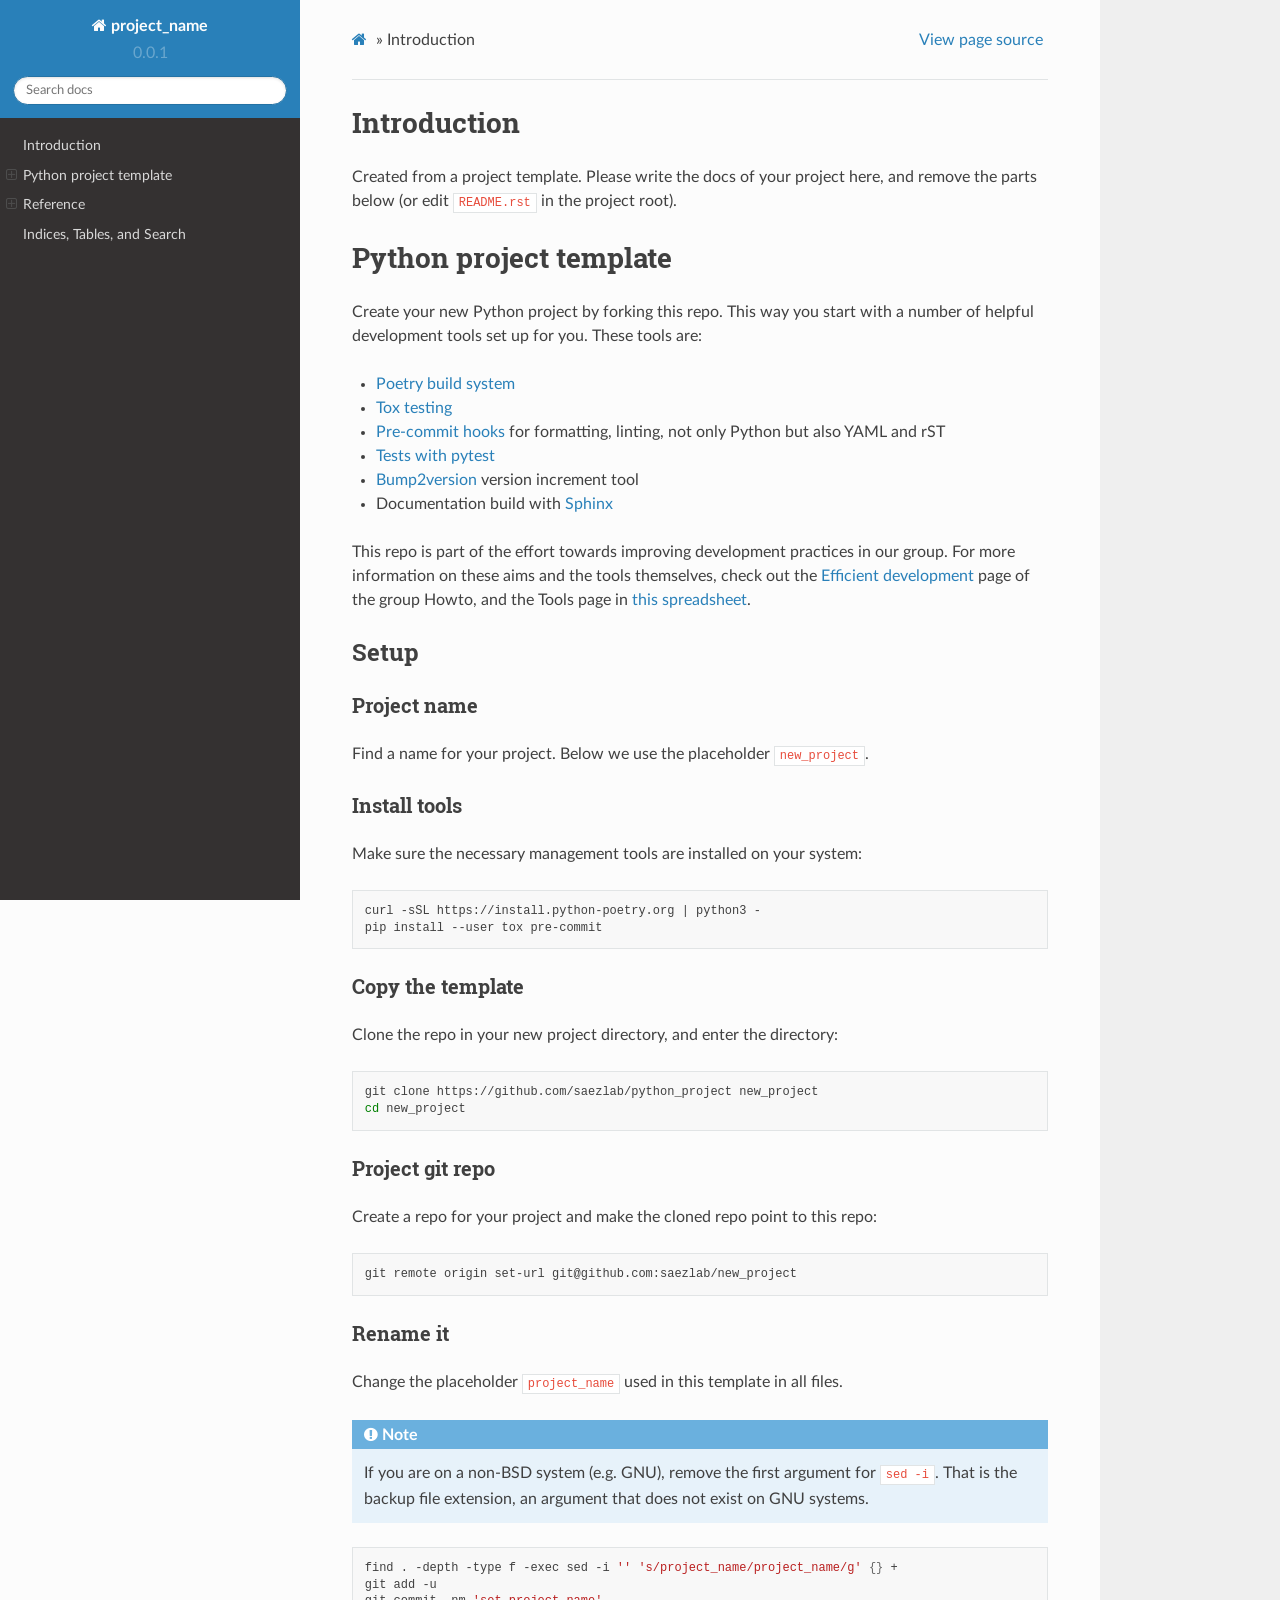
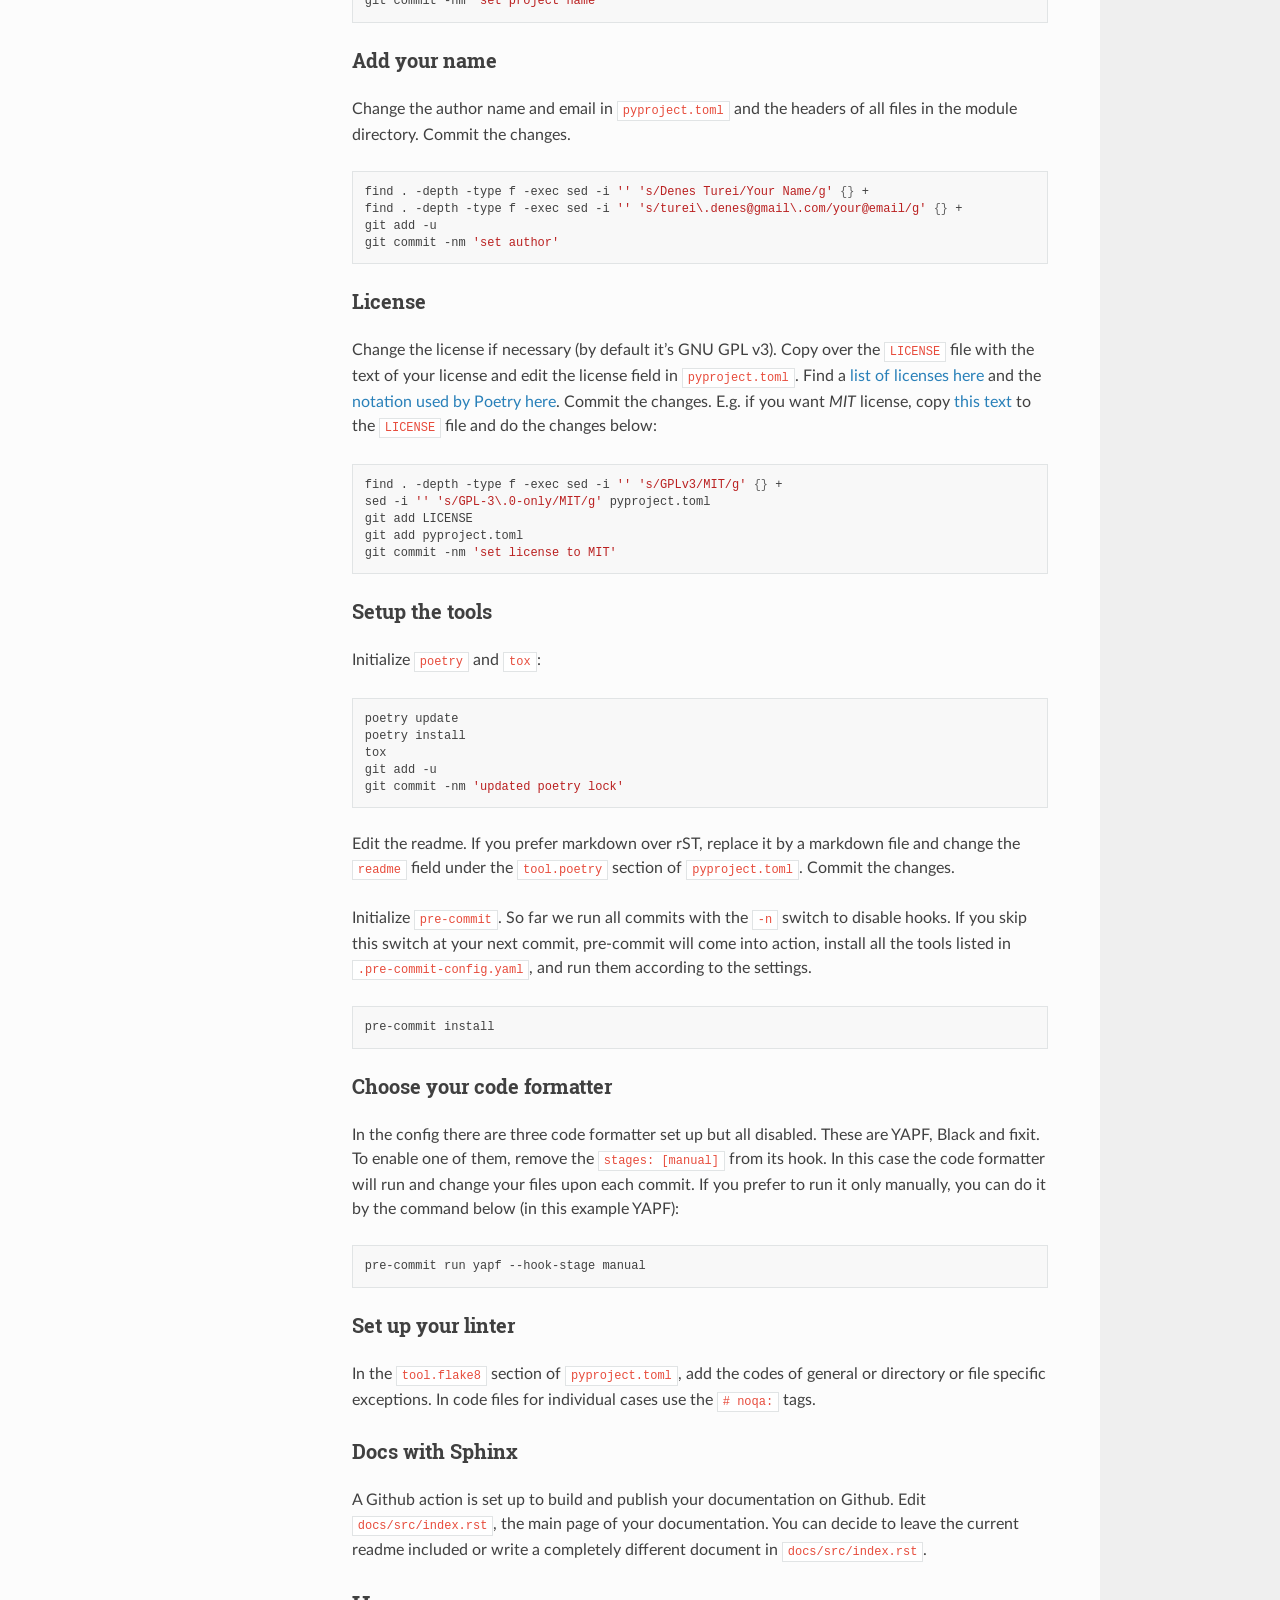
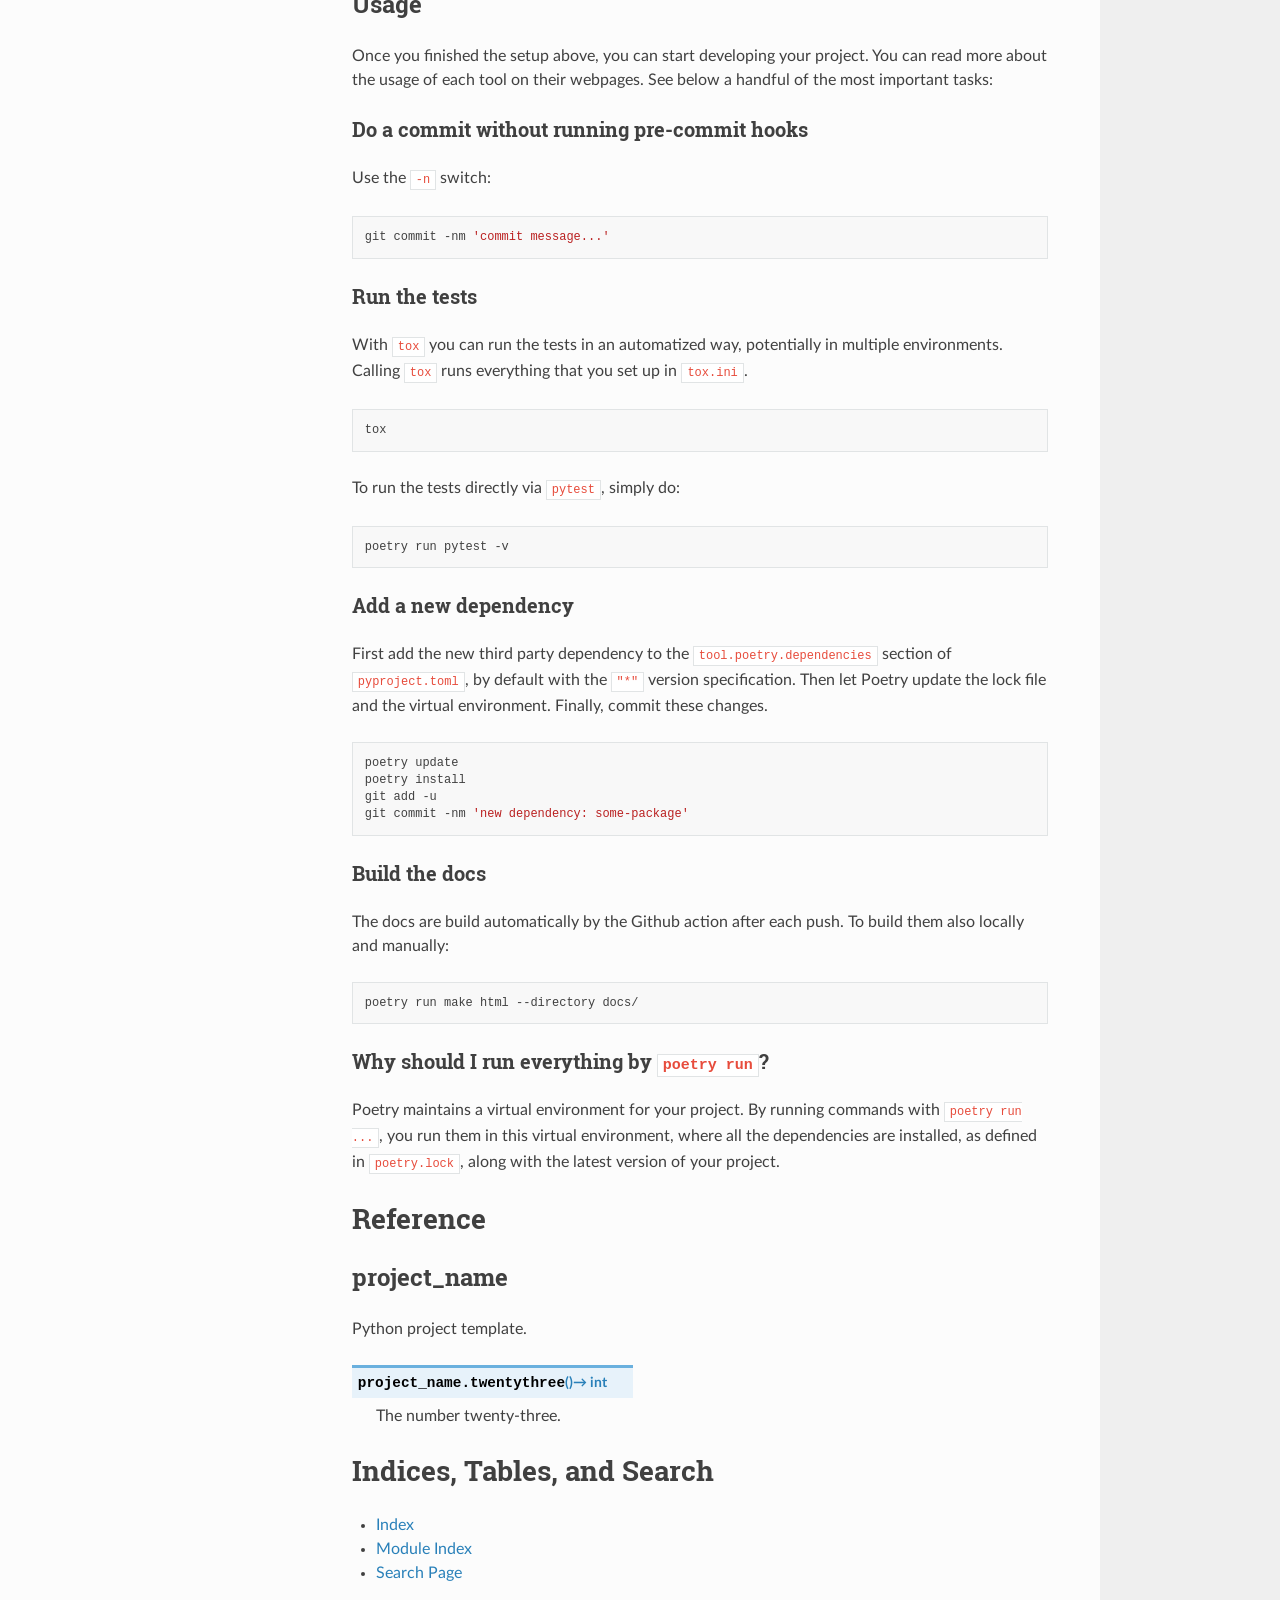
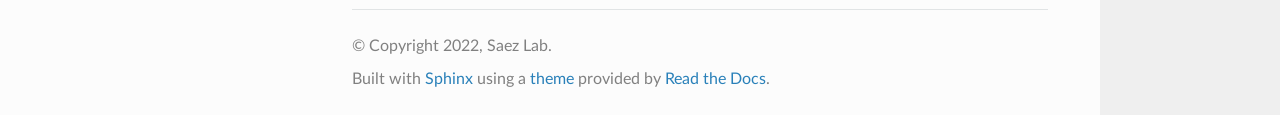
==== index.html @ a0d6a60f "Update gh-pages to output generated at 0a327bd" ====
<!DOCTYPE html>
<html class="writer-html5" lang="en" >
<head>
  <meta charset="utf-8" /><meta name="generator" content="Docutils 0.17.1: http://docutils.sourceforge.net/" />

  <meta name="viewport" content="width=device-width, initial-scale=1.0" />
  <title>Introduction &mdash; project_name  documentation</title>
      <link rel="stylesheet" href="_static/pygments.css" type="text/css" />
      <link rel="stylesheet" href="_static/css/theme.css" type="text/css" />
  <!--[if lt IE 9]>
    <script src="_static/js/html5shiv.min.js"></script>
  <![endif]-->
  
        <script data-url_root="./" id="documentation_options" src="_static/documentation_options.js"></script>
        <script src="_static/jquery.js"></script>
        <script src="_static/underscore.js"></script>
        <script src="_static/_sphinx_javascript_frameworks_compat.js"></script>
        <script src="_static/doctools.js"></script>
    <script src="_static/js/theme.js"></script>
    <link rel="index" title="Index" href="genindex.html" />
    <link rel="search" title="Search" href="search.html" /> 
</head>

<body class="wy-body-for-nav"> 
  <div class="wy-grid-for-nav">
    <nav data-toggle="wy-nav-shift" class="wy-nav-side">
      <div class="wy-side-scroll">
        <div class="wy-side-nav-search" >
            <a href="#" class="icon icon-home"> project_name
          </a>
              <div class="version">
                0.0.1
              </div>
<div role="search">
  <form id="rtd-search-form" class="wy-form" action="search.html" method="get">
    <input type="text" name="q" placeholder="Search docs" />
    <input type="hidden" name="check_keywords" value="yes" />
    <input type="hidden" name="area" value="default" />
  </form>
</div>
        </div><div class="wy-menu wy-menu-vertical" data-spy="affix" role="navigation" aria-label="Navigation menu">
              <!-- Local TOC -->
              <div class="local-toc"><ul>
<li><a class="reference internal" href="#">Introduction</a></li>
<li><a class="reference internal" href="#python-project-template">Python project template</a><ul>
<li><a class="reference internal" href="#setup">Setup</a><ul>
<li><a class="reference internal" href="#project-name">Project name</a></li>
<li><a class="reference internal" href="#install-tools">Install tools</a></li>
<li><a class="reference internal" href="#copy-the-template">Copy the template</a></li>
<li><a class="reference internal" href="#project-git-repo">Project git repo</a></li>
<li><a class="reference internal" href="#rename-it">Rename it</a></li>
<li><a class="reference internal" href="#add-your-name">Add your name</a></li>
<li><a class="reference internal" href="#license">License</a></li>
<li><a class="reference internal" href="#setup-the-tools">Setup the tools</a></li>
<li><a class="reference internal" href="#choose-your-code-formatter">Choose your code formatter</a></li>
<li><a class="reference internal" href="#set-up-your-linter">Set up your linter</a></li>
<li><a class="reference internal" href="#docs-with-sphinx">Docs with Sphinx</a></li>
</ul>
</li>
<li><a class="reference internal" href="#usage">Usage</a><ul>
<li><a class="reference internal" href="#do-a-commit-without-running-pre-commit-hooks">Do a commit without running pre-commit hooks</a></li>
<li><a class="reference internal" href="#run-the-tests">Run the tests</a></li>
<li><a class="reference internal" href="#add-a-new-dependency">Add a new dependency</a></li>
<li><a class="reference internal" href="#build-the-docs">Build the docs</a></li>
<li><a class="reference internal" href="#why-should-i-run-everything-by-poetry-run">Why should I run everything by <code class="docutils literal notranslate"><span class="pre">poetry</span> <span class="pre">run</span></code>?</a></li>
</ul>
</li>
</ul>
</li>
<li><a class="reference internal" href="#reference">Reference</a><ul>
<li><a class="reference internal" href="#module-project_name">project_name</a></li>
</ul>
</li>
<li><a class="reference internal" href="#indices-tables-and-search">Indices, Tables, and Search</a></li>
</ul>
</div>
        </div>
      </div>
    </nav>

    <section data-toggle="wy-nav-shift" class="wy-nav-content-wrap"><nav class="wy-nav-top" aria-label="Mobile navigation menu" >
          <i data-toggle="wy-nav-top" class="fa fa-bars"></i>
          <a href="#">project_name</a>
      </nav>

      <div class="wy-nav-content">
        <div class="rst-content">
          <div role="navigation" aria-label="Page navigation">
  <ul class="wy-breadcrumbs">
      <li><a href="#" class="icon icon-home"></a> &raquo;</li>
      <li>Introduction</li>
      <li class="wy-breadcrumbs-aside">
            <a href="_sources/index.rst.txt" rel="nofollow"> View page source</a>
      </li>
  </ul>
  <hr/>
</div>
          <div role="main" class="document" itemscope="itemscope" itemtype="http://schema.org/Article">
           <div itemprop="articleBody">
             
  <section id="introduction">
<h1>Introduction<a class="headerlink" href="#introduction" title="Permalink to this heading"></a></h1>
<p>Created from a project template. Please write the docs of your project here,
and remove the parts below (or edit <code class="docutils literal notranslate"><span class="pre">README.rst</span></code> in the project root).</p>
</section>
<section id="python-project-template">
<h1>Python project template<a class="headerlink" href="#python-project-template" title="Permalink to this heading"></a></h1>
<p>Create your new Python project by forking this repo. This way you start with
a number of helpful development tools set up for you. These tools are:</p>
<ul class="simple">
<li><p><a class="reference external" href="https://python-poetry.org/">Poetry build system</a></p></li>
<li><p><a class="reference external" href="https://tox.wiki/en/latest/">Tox testing</a></p></li>
<li><p><a class="reference external" href="https://pre-commit.com/">Pre-commit hooks</a> for formatting, linting,
not only Python but also YAML and rST</p></li>
<li><p><a class="reference external" href="https://docs.pytest.org/">Tests with pytest</a></p></li>
<li><p><a class="reference external" href="https://github.com/c4urself/bump2version">Bump2version</a> version
increment tool</p></li>
<li><p>Documentation build with <a class="reference external" href="https://www.sphinx-doc.org/en/master/">Sphinx</a></p></li>
</ul>
<p>This repo is part of the effort towards improving development practices in
our group. For more information on these aims and the tools themselves, check
out the <a class="reference external" href="https://github.com/saezlab/HowTo/blob/master /HowTo_efficient_development.md">Efficient development</a> page of the group Howto, and the Tools
page in <a class="reference external" href="https://docs.google.com/spreadsheets/d /1by744ceMxt57egyq8Q4SZUfzLRhNG6BtlpoD3ljgp90/edit#gid=0">this spreadsheet</a>.</p>
<section id="setup">
<h2>Setup<a class="headerlink" href="#setup" title="Permalink to this heading"></a></h2>
<section id="project-name">
<h3>Project name<a class="headerlink" href="#project-name" title="Permalink to this heading"></a></h3>
<p>Find a name for your project. Below we use the placeholder <code class="docutils literal notranslate"><span class="pre">new_project</span></code>.</p>
</section>
<section id="install-tools">
<h3>Install tools<a class="headerlink" href="#install-tools" title="Permalink to this heading"></a></h3>
<p>Make sure the necessary management tools are installed on your system:</p>
<div class="highlight-bash notranslate"><div class="highlight"><pre><span></span>curl -sSL https://install.python-poetry.org <span class="p">|</span> python3 -
pip install --user tox pre-commit
</pre></div>
</div>
</section>
<section id="copy-the-template">
<h3>Copy the template<a class="headerlink" href="#copy-the-template" title="Permalink to this heading"></a></h3>
<p>Clone the repo in your new project directory, and enter the directory:</p>
<div class="highlight-bash notranslate"><div class="highlight"><pre><span></span>git clone https://github.com/saezlab/python_project new_project
<span class="nb">cd</span> new_project
</pre></div>
</div>
</section>
<section id="project-git-repo">
<h3>Project git repo<a class="headerlink" href="#project-git-repo" title="Permalink to this heading"></a></h3>
<p>Create a repo for your project and make the cloned repo point to this repo:</p>
<div class="highlight-bash notranslate"><div class="highlight"><pre><span></span>git remote origin set-url git@github.com:saezlab/new_project
</pre></div>
</div>
</section>
<section id="rename-it">
<h3>Rename it<a class="headerlink" href="#rename-it" title="Permalink to this heading"></a></h3>
<p>Change the placeholder <code class="docutils literal notranslate"><span class="pre">project_name</span></code> used in this template in all files.</p>
<div class="admonition note">
<p class="admonition-title">Note</p>
<p>If you are on a non-BSD system (e.g. GNU), remove the first argument for
<code class="docutils literal notranslate"><span class="pre">sed</span> <span class="pre">-i</span></code>. That is the backup file extension, an argument that does not
exist on GNU systems.</p>
</div>
<div class="highlight-bash notranslate"><div class="highlight"><pre><span></span>find . -depth -type f -exec sed -i <span class="s1">&#39;&#39;</span> <span class="s1">&#39;s/project_name/project_name/g&#39;</span> <span class="o">{}</span> +
git add -u
git commit -nm <span class="s1">&#39;set project name&#39;</span>
</pre></div>
</div>
</section>
<section id="add-your-name">
<h3>Add your name<a class="headerlink" href="#add-your-name" title="Permalink to this heading"></a></h3>
<p>Change the author name and email in <code class="docutils literal notranslate"><span class="pre">pyproject.toml</span></code> and the headers of
all files in the module directory. Commit the changes.</p>
<div class="highlight-bash notranslate"><div class="highlight"><pre><span></span>find . -depth -type f -exec sed -i <span class="s1">&#39;&#39;</span> <span class="s1">&#39;s/Denes Turei/Your Name/g&#39;</span> <span class="o">{}</span> +
find . -depth -type f -exec sed -i <span class="s1">&#39;&#39;</span> <span class="s1">&#39;s/turei\.denes@gmail\.com/your@email/g&#39;</span> <span class="o">{}</span> +
git add -u
git commit -nm <span class="s1">&#39;set author&#39;</span>
</pre></div>
</div>
</section>
<section id="license">
<h3>License<a class="headerlink" href="#license" title="Permalink to this heading"></a></h3>
<p>Change the license if necessary (by default it’s GNU GPL v3). Copy over the
<code class="docutils literal notranslate"><span class="pre">LICENSE</span></code> file with the text of your license and edit the license field in
<code class="docutils literal notranslate"><span class="pre">pyproject.toml</span></code>. Find a <a class="reference external" href="https://www.gnu.org/licenses/license-list.en.html">list of licenses here</a> and the <a class="reference external" href="https://python-poetry.org/docs/pyproject/#license">notation used by
Poetry here</a>. Commit
the changes. E.g. if you want <em>MIT</em> license, copy <a class="reference external" href="https://spdx.org/licenses/MIT.html">this text</a> to the <code class="docutils literal notranslate"><span class="pre">LICENSE</span></code> file and do the
changes below:</p>
<div class="highlight-bash notranslate"><div class="highlight"><pre><span></span>find . -depth -type f -exec sed -i <span class="s1">&#39;&#39;</span> <span class="s1">&#39;s/GPLv3/MIT/g&#39;</span> <span class="o">{}</span> +
sed -i <span class="s1">&#39;&#39;</span> <span class="s1">&#39;s/GPL-3\.0-only/MIT/g&#39;</span> pyproject.toml
git add LICENSE
git add pyproject.toml
git commit -nm <span class="s1">&#39;set license to MIT&#39;</span>
</pre></div>
</div>
</section>
<section id="setup-the-tools">
<h3>Setup the tools<a class="headerlink" href="#setup-the-tools" title="Permalink to this heading"></a></h3>
<p>Initialize <code class="docutils literal notranslate"><span class="pre">poetry</span></code> and <code class="docutils literal notranslate"><span class="pre">tox</span></code>:</p>
<div class="highlight-bash notranslate"><div class="highlight"><pre><span></span>poetry update
poetry install
tox
git add -u
git commit -nm <span class="s1">&#39;updated poetry lock&#39;</span>
</pre></div>
</div>
<p>Edit the readme. If you prefer markdown over rST, replace it by a markdown
file and change the <code class="docutils literal notranslate"><span class="pre">readme</span></code> field under the <code class="docutils literal notranslate"><span class="pre">tool.poetry</span></code> section of
<code class="docutils literal notranslate"><span class="pre">pyproject.toml</span></code>. Commit the changes.</p>
<p>Initialize <code class="docutils literal notranslate"><span class="pre">pre-commit</span></code>. So far we run all commits with the <code class="docutils literal notranslate"><span class="pre">-n</span></code> switch
to disable hooks. If you skip this switch at your next commit, pre-commit
will come into action, install all the tools listed in
<code class="docutils literal notranslate"><span class="pre">.pre-commit-config.yaml</span></code>, and run them according to the settings.</p>
<div class="highlight-bash notranslate"><div class="highlight"><pre><span></span>pre-commit install
</pre></div>
</div>
</section>
<section id="choose-your-code-formatter">
<h3>Choose your code formatter<a class="headerlink" href="#choose-your-code-formatter" title="Permalink to this heading"></a></h3>
<p>In the config there are three code formatter set up but all disabled. These
are YAPF, Black and fixit. To enable one of them, remove the
<code class="docutils literal notranslate"><span class="pre">stages:</span> <span class="pre">[manual]</span></code> from its hook. In this case the code formatter will run
and change your files upon each commit. If you prefer to run it only manually,
you can do it by the command below (in this example YAPF):</p>
<div class="highlight-bash notranslate"><div class="highlight"><pre><span></span>pre-commit run yapf --hook-stage manual
</pre></div>
</div>
</section>
<section id="set-up-your-linter">
<h3>Set up your linter<a class="headerlink" href="#set-up-your-linter" title="Permalink to this heading"></a></h3>
<p>In the <code class="docutils literal notranslate"><span class="pre">tool.flake8</span></code> section of <code class="docutils literal notranslate"><span class="pre">pyproject.toml</span></code>,
add the codes of general or directory or file specific exceptions. In
code files for individual cases use the <code class="docutils literal notranslate"><span class="pre">#</span> <span class="pre">noqa:</span></code> tags.</p>
</section>
<section id="docs-with-sphinx">
<h3>Docs with Sphinx<a class="headerlink" href="#docs-with-sphinx" title="Permalink to this heading"></a></h3>
<p>A Github action is set up to build and publish your documentation on Github.
Edit <code class="docutils literal notranslate"><span class="pre">docs/src/index.rst</span></code>, the main page of your documentation. You can
decide to leave the current readme included or write a completely different
document in <code class="docutils literal notranslate"><span class="pre">docs/src/index.rst</span></code>.</p>
</section>
</section>
<section id="usage">
<h2>Usage<a class="headerlink" href="#usage" title="Permalink to this heading"></a></h2>
<p>Once you finished the setup above, you can start developing your project.
You can read more about the usage of each tool on their webpages. See below
a handful of the most important tasks:</p>
<section id="do-a-commit-without-running-pre-commit-hooks">
<h3>Do a commit without running pre-commit hooks<a class="headerlink" href="#do-a-commit-without-running-pre-commit-hooks" title="Permalink to this heading"></a></h3>
<p>Use the <code class="docutils literal notranslate"><span class="pre">-n</span></code> switch:</p>
<div class="highlight-bash notranslate"><div class="highlight"><pre><span></span>git commit -nm <span class="s1">&#39;commit message...&#39;</span>
</pre></div>
</div>
</section>
<section id="run-the-tests">
<h3>Run the tests<a class="headerlink" href="#run-the-tests" title="Permalink to this heading"></a></h3>
<p>With <code class="docutils literal notranslate"><span class="pre">tox</span></code> you can run the tests in an automatized way, potentially in
multiple environments. Calling <code class="docutils literal notranslate"><span class="pre">tox</span></code> runs everything that you set up in
<code class="docutils literal notranslate"><span class="pre">tox.ini</span></code>.</p>
<div class="highlight-bash notranslate"><div class="highlight"><pre><span></span>tox
</pre></div>
</div>
<p>To run the tests directly via <code class="docutils literal notranslate"><span class="pre">pytest</span></code>, simply do:</p>
<div class="highlight-bash notranslate"><div class="highlight"><pre><span></span>poetry run pytest -v
</pre></div>
</div>
</section>
<section id="add-a-new-dependency">
<h3>Add a new dependency<a class="headerlink" href="#add-a-new-dependency" title="Permalink to this heading"></a></h3>
<p>First add the new third party dependency to the <code class="docutils literal notranslate"><span class="pre">tool.poetry.dependencies</span></code>
section of <code class="docutils literal notranslate"><span class="pre">pyproject.toml</span></code>, by default with the <code class="docutils literal notranslate"><span class="pre">&quot;*&quot;</span></code> version
specification. Then let Poetry update the lock file and the virtual
environment. Finally, commit these changes.</p>
<div class="highlight-bash notranslate"><div class="highlight"><pre><span></span>poetry update
poetry install
git add -u
git commit -nm <span class="s1">&#39;new dependency: some-package&#39;</span>
</pre></div>
</div>
</section>
<section id="build-the-docs">
<h3>Build the docs<a class="headerlink" href="#build-the-docs" title="Permalink to this heading"></a></h3>
<p>The docs are build automatically by the Github action after each push. To
build them also locally and manually:</p>
<div class="highlight-bash notranslate"><div class="highlight"><pre><span></span>poetry run make html --directory docs/
</pre></div>
</div>
</section>
<section id="why-should-i-run-everything-by-poetry-run">
<h3>Why should I run everything by <code class="docutils literal notranslate"><span class="pre">poetry</span> <span class="pre">run</span></code>?<a class="headerlink" href="#why-should-i-run-everything-by-poetry-run" title="Permalink to this heading"></a></h3>
<p>Poetry maintains a virtual environment for your project. By running commands
with <code class="docutils literal notranslate"><span class="pre">poetry</span> <span class="pre">run</span> <span class="pre">...</span></code>, you run them in this virtual environment, where all
the dependencies are installed, as defined in <code class="docutils literal notranslate"><span class="pre">poetry.lock</span></code>, along with the
latest version of your project.</p>
</section>
</section>
</section>
<section id="reference">
<h1>Reference<a class="headerlink" href="#reference" title="Permalink to this heading"></a></h1>
<section id="module-project_name">
<span id="id1"></span><h2>project_name<a class="headerlink" href="#module-project_name" title="Permalink to this heading"></a></h2>
<p>Python project template.</p>
<dl class="py function">
<dt class="sig sig-object py" id="project_name.twentythree">
<span class="sig-prename descclassname"><span class="pre">project_name.</span></span><span class="sig-name descname"><span class="pre">twentythree</span></span><span class="sig-paren">(</span><span class="sig-paren">)</span> <span class="sig-return"><span class="sig-return-icon">&#x2192;</span> <span class="sig-return-typehint"><span class="pre">int</span></span></span><a class="headerlink" href="#project_name.twentythree" title="Permalink to this definition"></a></dt>
<dd><p>The number twenty-three.</p>
</dd></dl>

</section>
</section>
<section id="indices-tables-and-search">
<h1>Indices, Tables, and Search<a class="headerlink" href="#indices-tables-and-search" title="Permalink to this heading"></a></h1>
<ul class="simple">
<li><p><a class="reference internal" href="genindex.html"><span class="std std-ref">Index</span></a></p></li>
<li><p><a class="reference internal" href="py-modindex.html"><span class="std std-ref">Module Index</span></a></p></li>
<li><p><a class="reference internal" href="search.html"><span class="std std-ref">Search Page</span></a></p></li>
</ul>
<div class="toctree-wrapper compound">
</div>
</section>


           </div>
          </div>
          <footer>

  <hr/>

  <div role="contentinfo">
    <p>&#169; Copyright 2022, Saez Lab.</p>
  </div>

  Built with <a href="https://www.sphinx-doc.org/">Sphinx</a> using a
    <a href="https://github.com/readthedocs/sphinx_rtd_theme">theme</a>
    provided by <a href="https://readthedocs.org">Read the Docs</a>.
   

</footer>
        </div>
      </div>
    </section>
  </div>
  <script>
      jQuery(function () {
          SphinxRtdTheme.Navigation.enable(true);
      });
  </script> 

</body>
</html>
---- _static/pygments.css ----
pre { line-height: 125%; }
td.linenos .normal { color: inherit; background-color: transparent; padding-left: 5px; padding-right: 5px; }
span.linenos { color: inherit; background-color: transparent; padding-left: 5px; padding-right: 5px; }
td.linenos .special { color: #000000; background-color: #ffffc0; padding-left: 5px; padding-right: 5px; }
span.linenos.special { color: #000000; background-color: #ffffc0; padding-left: 5px; padding-right: 5px; }
.highlight .hll { background-color: #ffffcc }
.highlight { background: #f8f8f8; }
.highlight .c { color: #3D7B7B; font-style: italic } /* Comment */
.highlight .err { border: 1px solid #FF0000 } /* Error */
.highlight .k { color: #008000; font-weight: bold } /* Keyword */
.highlight .o { color: #666666 } /* Operator */
.highlight .ch { color: #3D7B7B; font-style: italic } /* Comment.Hashbang */
.highlight .cm { color: #3D7B7B; font-style: italic } /* Comment.Multiline */
.highlight .cp { color: #9C6500 } /* Comment.Preproc */
.highlight .cpf { color: #3D7B7B; font-style: italic } /* Comment.PreprocFile */
.highlight .c1 { color: #3D7B7B; font-style: italic } /* Comment.Single */
.highlight .cs { color: #3D7B7B; font-style: italic } /* Comment.Special */
.highlight .gd { color: #A00000 } /* Generic.Deleted */
.highlight .ge { font-style: italic } /* Generic.Emph */
.highlight .gr { color: #E40000 } /* Generic.Error */
.highlight .gh { color: #000080; font-weight: bold } /* Generic.Heading */
.highlight .gi { color: #008400 } /* Generic.Inserted */
.highlight .go { color: #717171 } /* Generic.Output */
.highlight .gp { color: #000080; font-weight: bold } /* Generic.Prompt */
.highlight .gs { font-weight: bold } /* Generic.Strong */
.highlight .gu { color: #800080; font-weight: bold } /* Generic.Subheading */
.highlight .gt { color: #0044DD } /* Generic.Traceback */
.highlight .kc { color: #008000; font-weight: bold } /* Keyword.Constant */
.highlight .kd { color: #008000; font-weight: bold } /* Keyword.Declaration */
.highlight .kn { color: #008000; font-weight: bold } /* Keyword.Namespace */
.highlight .kp { color: #008000 } /* Keyword.Pseudo */
.highlight .kr { color: #008000; font-weight: bold } /* Keyword.Reserved */
.highlight .kt { color: #B00040 } /* Keyword.Type */
.highlight .m { color: #666666 } /* Literal.Number */
.highlight .s { color: #BA2121 } /* Literal.String */
.highlight .na { color: #687822 } /* Name.Attribute */
.highlight .nb { color: #008000 } /* Name.Builtin */
.highlight .nc { color: #0000FF; font-weight: bold } /* Name.Class */
.highlight .no { color: #880000 } /* Name.Constant */
.highlight .nd { color: #AA22FF } /* Name.Decorator */
.highlight .ni { color: #717171; font-weight: bold } /* Name.Entity */
.highlight .ne { color: #CB3F38; font-weight: bold } /* Name.Exception */
.highlight .nf { color: #0000FF } /* Name.Function */
.highlight .nl { color: #767600 } /* Name.Label */
.highlight .nn { color: #0000FF; font-weight: bold } /* Name.Namespace */
.highlight .nt { color: #008000; font-weight: bold } /* Name.Tag */
.highlight .nv { color: #19177C } /* Name.Variable */
.highlight .ow { color: #AA22FF; font-weight: bold } /* Operator.Word */
.highlight .w { color: #bbbbbb } /* Text.Whitespace */
.highlight .mb { color: #666666 } /* Literal.Number.Bin */
.highlight .mf { color: #666666 } /* Literal.Number.Float */
.highlight .mh { color: #666666 } /* Literal.Number.Hex */
.highlight .mi { color: #666666 } /* Literal.Number.Integer */
.highlight .mo { color: #666666 } /* Literal.Number.Oct */
.highlight .sa { color: #BA2121 } /* Literal.String.Affix */
.highlight .sb { color: #BA2121 } /* Literal.String.Backtick */
.highlight .sc { color: #BA2121 } /* Literal.String.Char */
.highlight .dl { color: #BA2121 } /* Literal.String.Delimiter */
.highlight .sd { color: #BA2121; font-style: italic } /* Literal.String.Doc */
.highlight .s2 { color: #BA2121 } /* Literal.String.Double */
.highlight .se { color: #AA5D1F; font-weight: bold } /* Literal.String.Escape */
.highlight .sh { color: #BA2121 } /* Literal.String.Heredoc */
.highlight .si { color: #A45A77; font-weight: bold } /* Literal.String.Interpol */
.highlight .sx { color: #008000 } /* Literal.String.Other */
.highlight .sr { color: #A45A77 } /* Literal.String.Regex */
.highlight .s1 { color: #BA2121 } /* Literal.String.Single */
.highlight .ss { color: #19177C } /* Literal.String.Symbol */
.highlight .bp { color: #008000 } /* Name.Builtin.Pseudo */
.highlight .fm { color: #0000FF } /* Name.Function.Magic */
.highlight .vc { color: #19177C } /* Name.Variable.Class */
.highlight .vg { color: #19177C } /* Name.Variable.Global */
.highlight .vi { color: #19177C } /* Name.Variable.Instance */
.highlight .vm { color: #19177C } /* Name.Variable.Magic */
.highlight .il { color: #666666 } /* Literal.Number.Integer.Long */
---- _static/css/theme.css ----
html{box-sizing:border-box}*,:after,:before{box-sizing:inherit}article,aside,details,figcaption,figure,footer,header,hgroup,nav,section{display:block}audio,canvas,video{display:inline-block;*display:inline;*zoom:1}[hidden],audio:not([controls]){display:none}*{-webkit-box-sizing:border-box;-moz-box-sizing:border-box;box-sizing:border-box}html{font-size:100%;-webkit-text-size-adjust:100%;-ms-text-size-adjust:100%}body{margin:0}a:active,a:hover{outline:0}abbr[title]{border-bottom:1px dotted}b,strong{font-weight:700}blockquote{margin:0}dfn{font-style:italic}ins{background:#ff9;text-decoration:none}ins,mark{color:#000}mark{background:#ff0;font-style:italic;font-weight:700}.rst-content code,.rst-content tt,code,kbd,pre,samp{font-family:monospace,serif;_font-family:courier new,monospace;font-size:1em}pre{white-space:pre}q{quotes:none}q:after,q:before{content:"";content:none}small{font-size:85%}sub,sup{font-size:75%;line-height:0;position:relative;vertical-align:baseline}sup{top:-.5em}sub{bottom:-.25em}dl,ol,ul{margin:0;padding:0;list-style:none;list-style-image:none}li{list-style:none}dd{margin:0}img{border:0;-ms-interpolation-mode:bicubic;vertical-align:middle;max-width:100%}svg:not(:root){overflow:hidden}figure,form{margin:0}label{cursor:pointer}button,input,select,textarea{font-size:100%;margin:0;vertical-align:baseline;*vertical-align:middle}button,input{line-height:normal}button,input[type=button],input[type=reset],input[type=submit]{cursor:pointer;-webkit-appearance:button;*overflow:visible}button[disabled],input[disabled]{cursor:default}input[type=search]{-webkit-appearance:textfield;-moz-box-sizing:content-box;-webkit-box-sizing:content-box;box-sizing:content-box}textarea{resize:vertical}table{border-collapse:collapse;border-spacing:0}td{vertical-align:top}.chromeframe{margin:.2em 0;background:#ccc;color:#000;padding:.2em 0}.ir{display:block;border:0;text-indent:-999em;overflow:hidden;background-color:transparent;background-repeat:no-repeat;text-align:left;direction:ltr;*line-height:0}.ir br{display:none}.hidden{display:none!important;visibility:hidden}.visuallyhidden{border:0;clip:rect(0 0 0 0);height:1px;margin:-1px;overflow:hidden;padding:0;position:absolute;width:1px}.visuallyhidden.focusable:active,.visuallyhidden.focusable:focus{clip:auto;height:auto;margin:0;overflow:visible;position:static;width:auto}.invisible{visibility:hidden}.relative{position:relative}big,small{font-size:100%}@media print{body,html,section{background:none!important}*{box-shadow:none!important;text-shadow:none!important;filter:none!important;-ms-filter:none!important}a,a:visited{text-decoration:underline}.ir a:after,a[href^="#"]:after,a[href^="javascript:"]:after{content:""}blockquote,pre{page-break-inside:avoid}thead{display:table-header-group}img,tr{page-break-inside:avoid}img{max-width:100%!important}@page{margin:.5cm}.rst-content .toctree-wrapper>p.caption,h2,h3,p{orphans:3;widows:3}.rst-content .toctree-wrapper>p.caption,h2,h3{page-break-after:avoid}}.btn,.fa:before,.icon:before,.rst-content .admonition,.rst-content .admonition-title:before,.rst-content .admonition-todo,.rst-content .attention,.rst-content .caution,.rst-content .code-block-caption .headerlink:before,.rst-content .danger,.rst-content .eqno .headerlink:before,.rst-content .error,.rst-content .hint,.rst-content .important,.rst-content .note,.rst-content .seealso,.rst-content .tip,.rst-content .warning,.rst-content code.download span:first-child:before,.rst-content dl dt .headerlink:before,.rst-content h1 .headerlink:before,.rst-content h2 .headerlink:before,.rst-content h3 .headerlink:before,.rst-content h4 .headerlink:before,.rst-content h5 .headerlink:before,.rst-content h6 .headerlink:before,.rst-content p.caption .headerlink:before,.rst-content p .headerlink:before,.rst-content table>caption .headerlink:before,.rst-content tt.download span:first-child:before,.wy-alert,.wy-dropdown .caret:before,.wy-inline-validate.wy-inline-validate-danger .wy-input-context:before,.wy-inline-validate.wy-inline-validate-info .wy-input-context:before,.wy-inline-validate.wy-inline-validate-success .wy-input-context:before,.wy-inline-validate.wy-inline-validate-warning .wy-input-context:before,.wy-menu-vertical li.current>a,.wy-menu-vertical li.current>a button.toctree-expand:before,.wy-menu-vertical li.on a,.wy-menu-vertical li.on a button.toctree-expand:before,.wy-menu-vertical li button.toctree-expand:before,.wy-nav-top a,.wy-side-nav-search .wy-dropdown>a,.wy-side-nav-search>a,input[type=color],input[type=date],input[type=datetime-local],input[type=datetime],input[type=email],input[type=month],input[type=number],input[type=password],input[type=search],input[type=tel],input[type=text],input[type=time],input[type=url],input[type=week],select,textarea{-webkit-font-smoothing:antialiased}.clearfix{*zoom:1}.clearfix:after,.clearfix:before{display:table;content:""}.clearfix:after{clear:both}/*!
 *  Font Awesome 4.7.0 by @davegandy - http://fontawesome.io - @fontawesome
 *  License - http://fontawesome.io/license (Font: SIL OFL 1.1, CSS: MIT License)
 */@font-face{font-family:FontAwesome;src:url(fonts/fontawesome-webfont.eot?674f50d287a8c48dc19ba404d20fe713);src:url(fonts/fontawesome-webfont.eot?674f50d287a8c48dc19ba404d20fe713?#iefix&v=4.7.0) format("embedded-opentype"),url(fonts/fontawesome-webfont.woff2?af7ae505a9eed503f8b8e6982036873e) format("woff2"),url(fonts/fontawesome-webfont.woff?fee66e712a8a08eef5805a46892932ad) format("woff"),url(fonts/fontawesome-webfont.ttf?b06871f281fee6b241d60582ae9369b9) format("truetype"),url(fonts/fontawesome-webfont.svg?912ec66d7572ff821749319396470bde#fontawesomeregular) format("svg");font-weight:400;font-style:normal}.fa,.icon,.rst-content .admonition-title,.rst-content .code-block-caption .headerlink,.rst-content .eqno .headerlink,.rst-content code.download span:first-child,.rst-content dl dt .headerlink,.rst-content h1 .headerlink,.rst-content h2 .headerlink,.rst-content h3 .headerlink,.rst-content h4 .headerlink,.rst-content h5 .headerlink,.rst-content h6 .headerlink,.rst-content p.caption .headerlink,.rst-content p .headerlink,.rst-content table>caption .headerlink,.rst-content tt.download span:first-child,.wy-menu-vertical li.current>a button.toctree-expand,.wy-menu-vertical li.on a button.toctree-expand,.wy-menu-vertical li button.toctree-expand{display:inline-block;font:normal normal normal 14px/1 FontAwesome;font-size:inherit;text-rendering:auto;-webkit-font-smoothing:antialiased;-moz-osx-font-smoothing:grayscale}.fa-lg{font-size:1.33333em;line-height:.75em;vertical-align:-15%}.fa-2x{font-size:2em}.fa-3x{font-size:3em}.fa-4x{font-size:4em}.fa-5x{font-size:5em}.fa-fw{width:1.28571em;text-align:center}.fa-ul{padding-left:0;margin-left:2.14286em;list-style-type:none}.fa-ul>li{position:relative}.fa-li{position:absolute;left:-2.14286em;width:2.14286em;top:.14286em;text-align:center}.fa-li.fa-lg{left:-1.85714em}.fa-border{padding:.2em .25em .15em;border:.08em solid #eee;border-radius:.1em}.fa-pull-left{float:left}.fa-pull-right{float:right}.fa-pull-left.icon,.fa.fa-pull-left,.rst-content .code-block-caption .fa-pull-left.headerlink,.rst-content .eqno .fa-pull-left.headerlink,.rst-content .fa-pull-left.admonition-title,.rst-content code.download span.fa-pull-left:first-child,.rst-content dl dt .fa-pull-left.headerlink,.rst-content h1 .fa-pull-left.headerlink,.rst-content h2 .fa-pull-left.headerlink,.rst-content h3 .fa-pull-left.headerlink,.rst-content h4 .fa-pull-left.headerlink,.rst-content h5 .fa-pull-left.headerlink,.rst-content h6 .fa-pull-left.headerlink,.rst-content p .fa-pull-left.headerlink,.rst-content table>caption .fa-pull-left.headerlink,.rst-content tt.download span.fa-pull-left:first-child,.wy-menu-vertical li.current>a button.fa-pull-left.toctree-expand,.wy-menu-vertical li.on a button.fa-pull-left.toctree-expand,.wy-menu-vertical li button.fa-pull-left.toctree-expand{margin-right:.3em}.fa-pull-right.icon,.fa.fa-pull-right,.rst-content .code-block-caption .fa-pull-right.headerlink,.rst-content .eqno .fa-pull-right.headerlink,.rst-content .fa-pull-right.admonition-title,.rst-content code.download span.fa-pull-right:first-child,.rst-content dl dt .fa-pull-right.headerlink,.rst-content h1 .fa-pull-right.headerlink,.rst-content h2 .fa-pull-right.headerlink,.rst-content h3 .fa-pull-right.headerlink,.rst-content h4 .fa-pull-right.headerlink,.rst-content h5 .fa-pull-right.headerlink,.rst-content h6 .fa-pull-right.headerlink,.rst-content p .fa-pull-right.headerlink,.rst-content table>caption .fa-pull-right.headerlink,.rst-content tt.download span.fa-pull-right:first-child,.wy-menu-vertical li.current>a button.fa-pull-right.toctree-expand,.wy-menu-vertical li.on a button.fa-pull-right.toctree-expand,.wy-menu-vertical li button.fa-pull-right.toctree-expand{margin-left:.3em}.pull-right{float:right}.pull-left{float:left}.fa.pull-left,.pull-left.icon,.rst-content .code-block-caption .pull-left.headerlink,.rst-content .eqno .pull-left.headerlink,.rst-content .pull-left.admonition-title,.rst-content code.download span.pull-left:first-child,.rst-content dl dt .pull-left.headerlink,.rst-content h1 .pull-left.headerlink,.rst-content h2 .pull-left.headerlink,.rst-content h3 .pull-left.headerlink,.rst-content h4 .pull-left.headerlink,.rst-content h5 .pull-left.headerlink,.rst-content h6 .pull-left.headerlink,.rst-content p .pull-left.headerlink,.rst-content table>caption .pull-left.headerlink,.rst-content tt.download span.pull-left:first-child,.wy-menu-vertical li.current>a button.pull-left.toctree-expand,.wy-menu-vertical li.on a button.pull-left.toctree-expand,.wy-menu-vertical li button.pull-left.toctree-expand{margin-right:.3em}.fa.pull-right,.pull-right.icon,.rst-content .code-block-caption .pull-right.headerlink,.rst-content .eqno .pull-right.headerlink,.rst-content .pull-right.admonition-title,.rst-content code.download span.pull-right:first-child,.rst-content dl dt .pull-right.headerlink,.rst-content h1 .pull-right.headerlink,.rst-content h2 .pull-right.headerlink,.rst-content h3 .pull-right.headerlink,.rst-content h4 .pull-right.headerlink,.rst-content h5 .pull-right.headerlink,.rst-content h6 .pull-right.headerlink,.rst-content p .pull-right.headerlink,.rst-content table>caption .pull-right.headerlink,.rst-content tt.download span.pull-right:first-child,.wy-menu-vertical li.current>a button.pull-right.toctree-expand,.wy-menu-vertical li.on a button.pull-right.toctree-expand,.wy-menu-vertical li button.pull-right.toctree-expand{margin-left:.3em}.fa-spin{-webkit-animation:fa-spin 2s linear infinite;animation:fa-spin 2s linear infinite}.fa-pulse{-webkit-animation:fa-spin 1s steps(8) infinite;animation:fa-spin 1s steps(8) infinite}@-webkit-keyframes fa-spin{0%{-webkit-transform:rotate(0deg);transform:rotate(0deg)}to{-webkit-transform:rotate(359deg);transform:rotate(359deg)}}@keyframes fa-spin{0%{-webkit-transform:rotate(0deg);transform:rotate(0deg)}to{-webkit-transform:rotate(359deg);transform:rotate(359deg)}}.fa-rotate-90{-ms-filter:"progid:DXImageTransform.Microsoft.BasicImage(rotation=1)";-webkit-transform:rotate(90deg);-ms-transform:rotate(90deg);transform:rotate(90deg)}.fa-rotate-180{-ms-filter:"progid:DXImageTransform.Microsoft.BasicImage(rotation=2)";-webkit-transform:rotate(180deg);-ms-transform:rotate(180deg);transform:rotate(180deg)}.fa-rotate-270{-ms-filter:"progid:DXImageTransform.Microsoft.BasicImage(rotation=3)";-webkit-transform:rotate(270deg);-ms-transform:rotate(270deg);transform:rotate(270deg)}.fa-flip-horizontal{-ms-filter:"progid:DXImageTransform.Microsoft.BasicImage(rotation=0, mirror=1)";-webkit-transform:scaleX(-1);-ms-transform:scaleX(-1);transform:scaleX(-1)}.fa-flip-vertical{-ms-filter:"progid:DXImageTransform.Microsoft.BasicImage(rotation=2, mirror=1)";-webkit-transform:scaleY(-1);-ms-transform:scaleY(-1);transform:scaleY(-1)}:root .fa-flip-horizontal,:root .fa-flip-vertical,:root .fa-rotate-90,:root .fa-rotate-180,:root .fa-rotate-270{filter:none}.fa-stack{position:relative;display:inline-block;width:2em;height:2em;line-height:2em;vertical-align:middle}.fa-stack-1x,.fa-stack-2x{position:absolute;left:0;width:100%;text-align:center}.fa-stack-1x{line-height:inherit}.fa-stack-2x{font-size:2em}.fa-inverse{color:#fff}.fa-glass:before{content:""}.fa-music:before{content:""}.fa-search:before,.icon-search:before{content:""}.fa-envelope-o:before{content:""}.fa-heart:before{content:""}.fa-star:before{content:""}.fa-star-o:before{content:""}.fa-user:before{content:""}.fa-film:before{content:""}.fa-th-large:before{content:""}.fa-th:before{content:""}.fa-th-list:before{content:""}.fa-check:before{content:""}.fa-close:before,.fa-remove:before,.fa-times:before{content:""}.fa-search-plus:before{content:""}.fa-search-minus:before{content:""}.fa-power-off:before{content:""}.fa-signal:before{content:""}.fa-cog:before,.fa-gear:before{content:""}.fa-trash-o:before{content:""}.fa-home:before,.icon-home:before{content:""}.fa-file-o:before{content:""}.fa-clock-o:before{content:""}.fa-road:before{content:""}.fa-download:before,.rst-content code.download span:first-child:before,.rst-content tt.download span:first-child:before{content:""}.fa-arrow-circle-o-down:before{content:""}.fa-arrow-circle-o-up:before{content:""}.fa-inbox:before{content:""}.fa-play-circle-o:before{content:""}.fa-repeat:before,.fa-rotate-right:before{content:""}.fa-refresh:before{content:""}.fa-list-alt:before{content:""}.fa-lock:before{content:""}.fa-flag:before{content:""}.fa-headphones:before{content:""}.fa-volume-off:before{content:""}.fa-volume-down:before{content:""}.fa-volume-up:before{content:""}.fa-qrcode:before{content:""}.fa-barcode:before{content:""}.fa-tag:before{content:""}.fa-tags:before{content:""}.fa-book:before,.icon-book:before{content:""}.fa-bookmark:before{content:""}.fa-print:before{content:""}.fa-camera:before{content:""}.fa-font:before{content:""}.fa-bold:before{content:""}.fa-italic:before{content:""}.fa-text-height:before{content:""}.fa-text-width:before{content:""}.fa-align-left:before{content:""}.fa-align-center:before{content:""}.fa-align-right:before{content:""}.fa-align-justify:before{content:""}.fa-list:before{content:""}.fa-dedent:before,.fa-outdent:before{content:""}.fa-indent:before{content:""}.fa-video-camera:before{content:""}.fa-image:before,.fa-photo:before,.fa-picture-o:before{content:""}.fa-pencil:before{content:""}.fa-map-marker:before{content:""}.fa-adjust:before{content:""}.fa-tint:before{content:""}.fa-edit:before,.fa-pencil-square-o:before{content:""}.fa-share-square-o:before{content:""}.fa-check-square-o:before{content:""}.fa-arrows:before{content:""}.fa-step-backward:before{content:""}.fa-fast-backward:before{content:""}.fa-backward:before{content:""}.fa-play:before{content:""}.fa-pause:before{content:""}.fa-stop:before{content:""}.fa-forward:before{content:""}.fa-fast-forward:before{content:""}.fa-step-forward:before{content:""}.fa-eject:before{content:""}.fa-chevron-left:before{content:""}.fa-chevron-right:before{content:""}.fa-plus-circle:before{content:""}.fa-minus-circle:before{content:""}.fa-times-circle:before,.wy-inline-validate.wy-inline-validate-danger .wy-input-context:before{content:""}.fa-check-circle:before,.wy-inline-validate.wy-inline-validate-success .wy-input-context:before{content:""}.fa-question-circle:before{content:""}.fa-info-circle:before{content:""}.fa-crosshairs:before{content:""}.fa-times-circle-o:before{content:""}.fa-check-circle-o:before{content:""}.fa-ban:before{content:""}.fa-arrow-left:before{content:""}.fa-arrow-right:before{content:""}.fa-arrow-up:before{content:""}.fa-arrow-down:before{content:""}.fa-mail-forward:before,.fa-share:before{content:""}.fa-expand:before{content:""}.fa-compress:before{content:""}.fa-plus:before{content:""}.fa-minus:before{content:""}.fa-asterisk:before{content:""}.fa-exclamation-circle:before,.rst-content .admonition-title:before,.wy-inline-validate.wy-inline-validate-info .wy-input-context:before,.wy-inline-validate.wy-inline-validate-warning .wy-input-context:before{content:""}.fa-gift:before{content:""}.fa-leaf:before{content:""}.fa-fire:before,.icon-fire:before{content:""}.fa-eye:before{content:""}.fa-eye-slash:before{content:""}.fa-exclamation-triangle:before,.fa-warning:before{content:""}.fa-plane:before{content:""}.fa-calendar:before{content:""}.fa-random:before{content:""}.fa-comment:before{content:""}.fa-magnet:before{content:""}.fa-chevron-up:before{content:""}.fa-chevron-down:before{content:""}.fa-retweet:before{content:""}.fa-shopping-cart:before{content:""}.fa-folder:before{content:""}.fa-folder-open:before{content:""}.fa-arrows-v:before{content:""}.fa-arrows-h:before{content:""}.fa-bar-chart-o:before,.fa-bar-chart:before{content:""}.fa-twitter-square:before{content:""}.fa-facebook-square:before{content:""}.fa-camera-retro:before{content:""}.fa-key:before{content:""}.fa-cogs:before,.fa-gears:before{content:""}.fa-comments:before{content:""}.fa-thumbs-o-up:before{content:""}.fa-thumbs-o-down:before{content:""}.fa-star-half:before{content:""}.fa-heart-o:before{content:""}.fa-sign-out:before{content:""}.fa-linkedin-square:before{content:""}.fa-thumb-tack:before{content:""}.fa-external-link:before{content:""}.fa-sign-in:before{content:""}.fa-trophy:before{content:""}.fa-github-square:before{content:""}.fa-upload:before{content:""}.fa-lemon-o:before{content:""}.fa-phone:before{content:""}.fa-square-o:before{content:""}.fa-bookmark-o:before{content:""}.fa-phone-square:before{content:""}.fa-twitter:before{content:""}.fa-facebook-f:before,.fa-facebook:before{content:""}.fa-github:before,.icon-github:before{content:""}.fa-unlock:before{content:""}.fa-credit-card:before{content:""}.fa-feed:before,.fa-rss:before{content:""}.fa-hdd-o:before{content:""}.fa-bullhorn:before{content:""}.fa-bell:before{content:""}.fa-certificate:before{content:""}.fa-hand-o-right:before{content:""}.fa-hand-o-left:before{content:""}.fa-hand-o-up:before{content:""}.fa-hand-o-down:before{content:""}.fa-arrow-circle-left:before,.icon-circle-arrow-left:before{content:""}.fa-arrow-circle-right:before,.icon-circle-arrow-right:before{content:""}.fa-arrow-circle-up:before{content:""}.fa-arrow-circle-down:before{content:""}.fa-globe:before{content:""}.fa-wrench:before{content:""}.fa-tasks:before{content:""}.fa-filter:before{content:""}.fa-briefcase:before{content:""}.fa-arrows-alt:before{content:""}.fa-group:before,.fa-users:before{content:""}.fa-chain:before,.fa-link:before,.icon-link:before{content:""}.fa-cloud:before{content:""}.fa-flask:before{content:""}.fa-cut:before,.fa-scissors:before{content:""}.fa-copy:before,.fa-files-o:before{content:""}.fa-paperclip:before{content:""}.fa-floppy-o:before,.fa-save:before{content:""}.fa-square:before{content:""}.fa-bars:before,.fa-navicon:before,.fa-reorder:before{content:""}.fa-list-ul:before{content:""}.fa-list-ol:before{content:""}.fa-strikethrough:before{content:""}.fa-underline:before{content:""}.fa-table:before{content:""}.fa-magic:before{content:""}.fa-truck:before{content:""}.fa-pinterest:before{content:""}.fa-pinterest-square:before{content:""}.fa-google-plus-square:before{content:""}.fa-google-plus:before{content:""}.fa-money:before{content:""}.fa-caret-down:before,.icon-caret-down:before,.wy-dropdown .caret:before{content:""}.fa-caret-up:before{content:""}.fa-caret-left:before{content:""}.fa-caret-right:before{content:""}.fa-columns:before{content:""}.fa-sort:before,.fa-unsorted:before{content:""}.fa-sort-desc:before,.fa-sort-down:before{content:""}.fa-sort-asc:before,.fa-sort-up:before{content:""}.fa-envelope:before{content:""}.fa-linkedin:before{content:""}.fa-rotate-left:before,.fa-undo:before{content:""}.fa-gavel:before,.fa-legal:before{content:""}.fa-dashboard:before,.fa-tachometer:before{content:""}.fa-comment-o:before{content:""}.fa-comments-o:before{content:""}.fa-bolt:before,.fa-flash:before{content:""}.fa-sitemap:before{content:""}.fa-umbrella:before{content:""}.fa-clipboard:before,.fa-paste:before{content:""}.fa-lightbulb-o:before{content:""}.fa-exchange:before{content:""}.fa-cloud-download:before{content:""}.fa-cloud-upload:before{content:""}.fa-user-md:before{content:""}.fa-stethoscope:before{content:""}.fa-suitcase:before{content:""}.fa-bell-o:before{content:""}.fa-coffee:before{content:""}.fa-cutlery:before{content:""}.fa-file-text-o:before{content:""}.fa-building-o:before{content:""}.fa-hospital-o:before{content:""}.fa-ambulance:before{content:""}.fa-medkit:before{content:""}.fa-fighter-jet:before{content:""}.fa-beer:before{content:""}.fa-h-square:before{content:""}.fa-plus-square:before{content:""}.fa-angle-double-left:before{content:""}.fa-angle-double-right:before{content:""}.fa-angle-double-up:before{content:""}.fa-angle-double-down:before{content:""}.fa-angle-left:before{content:""}.fa-angle-right:before{content:""}.fa-angle-up:before{content:""}.fa-angle-down:before{content:""}.fa-desktop:before{content:""}.fa-laptop:before{content:""}.fa-tablet:before{content:""}.fa-mobile-phone:before,.fa-mobile:before{content:""}.fa-circle-o:before{content:""}.fa-quote-left:before{content:""}.fa-quote-right:before{content:""}.fa-spinner:before{content:""}.fa-circle:before{content:""}.fa-mail-reply:before,.fa-reply:before{content:""}.fa-github-alt:before{content:""}.fa-folder-o:before{content:""}.fa-folder-open-o:before{content:""}.fa-smile-o:before{content:""}.fa-frown-o:before{content:""}.fa-meh-o:before{content:""}.fa-gamepad:before{content:""}.fa-keyboard-o:before{content:""}.fa-flag-o:before{content:""}.fa-flag-checkered:before{content:""}.fa-terminal:before{content:""}.fa-code:before{content:""}.fa-mail-reply-all:before,.fa-reply-all:before{content:""}.fa-star-half-empty:before,.fa-star-half-full:before,.fa-star-half-o:before{content:""}.fa-location-arrow:before{content:""}.fa-crop:before{content:""}.fa-code-fork:before{content:""}.fa-chain-broken:before,.fa-unlink:before{content:""}.fa-question:before{content:""}.fa-info:before{content:""}.fa-exclamation:before{content:""}.fa-superscript:before{content:""}.fa-subscript:before{content:""}.fa-eraser:before{content:""}.fa-puzzle-piece:before{content:""}.fa-microphone:before{content:""}.fa-microphone-slash:before{content:""}.fa-shield:before{content:""}.fa-calendar-o:before{content:""}.fa-fire-extinguisher:before{content:""}.fa-rocket:before{content:""}.fa-maxcdn:before{content:""}.fa-chevron-circle-left:before{content:""}.fa-chevron-circle-right:before{content:""}.fa-chevron-circle-up:before{content:""}.fa-chevron-circle-down:before{content:""}.fa-html5:before{content:""}.fa-css3:before{content:""}.fa-anchor:before{content:""}.fa-unlock-alt:before{content:""}.fa-bullseye:before{content:""}.fa-ellipsis-h:before{content:""}.fa-ellipsis-v:before{content:""}.fa-rss-square:before{content:""}.fa-play-circle:before{content:""}.fa-ticket:before{content:""}.fa-minus-square:before{content:""}.fa-minus-square-o:before,.wy-menu-vertical li.current>a button.toctree-expand:before,.wy-menu-vertical li.on a button.toctree-expand:before{content:""}.fa-level-up:before{content:""}.fa-level-down:before{content:""}.fa-check-square:before{content:""}.fa-pencil-square:before{content:""}.fa-external-link-square:before{content:""}.fa-share-square:before{content:""}.fa-compass:before{content:""}.fa-caret-square-o-down:before,.fa-toggle-down:before{content:""}.fa-caret-square-o-up:before,.fa-toggle-up:before{content:""}.fa-caret-square-o-right:before,.fa-toggle-right:before{content:""}.fa-eur:before,.fa-euro:before{content:""}.fa-gbp:before{content:""}.fa-dollar:before,.fa-usd:before{content:""}.fa-inr:before,.fa-rupee:before{content:""}.fa-cny:before,.fa-jpy:before,.fa-rmb:before,.fa-yen:before{content:""}.fa-rouble:before,.fa-rub:before,.fa-ruble:before{content:""}.fa-krw:before,.fa-won:before{content:""}.fa-bitcoin:before,.fa-btc:before{content:""}.fa-file:before{content:""}.fa-file-text:before{content:""}.fa-sort-alpha-asc:before{content:""}.fa-sort-alpha-desc:before{content:""}.fa-sort-amount-asc:before{content:""}.fa-sort-amount-desc:before{content:""}.fa-sort-numeric-asc:before{content:""}.fa-sort-numeric-desc:before{content:""}.fa-thumbs-up:before{content:""}.fa-thumbs-down:before{content:""}.fa-youtube-square:before{content:""}.fa-youtube:before{content:""}.fa-xing:before{content:""}.fa-xing-square:before{content:""}.fa-youtube-play:before{content:""}.fa-dropbox:before{content:""}.fa-stack-overflow:before{content:""}.fa-instagram:before{content:""}.fa-flickr:before{content:""}.fa-adn:before{content:""}.fa-bitbucket:before,.icon-bitbucket:before{content:""}.fa-bitbucket-square:before{content:""}.fa-tumblr:before{content:""}.fa-tumblr-square:before{content:""}.fa-long-arrow-down:before{content:""}.fa-long-arrow-up:before{content:""}.fa-long-arrow-left:before{content:""}.fa-long-arrow-right:before{content:""}.fa-apple:before{content:""}.fa-windows:before{content:""}.fa-android:before{content:""}.fa-linux:before{content:""}.fa-dribbble:before{content:""}.fa-skype:before{content:""}.fa-foursquare:before{content:""}.fa-trello:before{content:""}.fa-female:before{content:""}.fa-male:before{content:""}.fa-gittip:before,.fa-gratipay:before{content:""}.fa-sun-o:before{content:""}.fa-moon-o:before{content:""}.fa-archive:before{content:""}.fa-bug:before{content:""}.fa-vk:before{content:""}.fa-weibo:before{content:""}.fa-renren:before{content:""}.fa-pagelines:before{content:""}.fa-stack-exchange:before{content:""}.fa-arrow-circle-o-right:before{content:""}.fa-arrow-circle-o-left:before{content:""}.fa-caret-square-o-left:before,.fa-toggle-left:before{content:""}.fa-dot-circle-o:before{content:""}.fa-wheelchair:before{content:""}.fa-vimeo-square:before{content:""}.fa-try:before,.fa-turkish-lira:before{content:""}.fa-plus-square-o:before,.wy-menu-vertical li button.toctree-expand:before{content:""}.fa-space-shuttle:before{content:""}.fa-slack:before{content:""}.fa-envelope-square:before{content:""}.fa-wordpress:before{content:""}.fa-openid:before{content:""}.fa-bank:before,.fa-institution:before,.fa-university:before{content:""}.fa-graduation-cap:before,.fa-mortar-board:before{content:""}.fa-yahoo:before{content:""}.fa-google:before{content:""}.fa-reddit:before{content:""}.fa-reddit-square:before{content:""}.fa-stumbleupon-circle:before{content:""}.fa-stumbleupon:before{content:""}.fa-delicious:before{content:""}.fa-digg:before{content:""}.fa-pied-piper-pp:before{content:""}.fa-pied-piper-alt:before{content:""}.fa-drupal:before{content:""}.fa-joomla:before{content:""}.fa-language:before{content:""}.fa-fax:before{content:""}.fa-building:before{content:""}.fa-child:before{content:""}.fa-paw:before{content:""}.fa-spoon:before{content:""}.fa-cube:before{content:""}.fa-cubes:before{content:""}.fa-behance:before{content:""}.fa-behance-square:before{content:""}.fa-steam:before{content:""}.fa-steam-square:before{content:""}.fa-recycle:before{content:""}.fa-automobile:before,.fa-car:before{content:""}.fa-cab:before,.fa-taxi:before{content:""}.fa-tree:before{content:""}.fa-spotify:before{content:""}.fa-deviantart:before{content:""}.fa-soundcloud:before{content:""}.fa-database:before{content:""}.fa-file-pdf-o:before{content:""}.fa-file-word-o:before{content:""}.fa-file-excel-o:before{content:""}.fa-file-powerpoint-o:before{content:""}.fa-file-image-o:before,.fa-file-photo-o:before,.fa-file-picture-o:before{content:""}.fa-file-archive-o:before,.fa-file-zip-o:before{content:""}.fa-file-audio-o:before,.fa-file-sound-o:before{content:""}.fa-file-movie-o:before,.fa-file-video-o:before{content:""}.fa-file-code-o:before{content:""}.fa-vine:before{content:""}.fa-codepen:before{content:""}.fa-jsfiddle:before{content:""}.fa-life-bouy:before,.fa-life-buoy:before,.fa-life-ring:before,.fa-life-saver:before,.fa-support:before{content:""}.fa-circle-o-notch:before{content:""}.fa-ra:before,.fa-rebel:before,.fa-resistance:before{content:""}.fa-empire:before,.fa-ge:before{content:""}.fa-git-square:before{content:""}.fa-git:before{content:""}.fa-hacker-news:before,.fa-y-combinator-square:before,.fa-yc-square:before{content:""}.fa-tencent-weibo:before{content:""}.fa-qq:before{content:""}.fa-wechat:before,.fa-weixin:before{content:""}.fa-paper-plane:before,.fa-send:before{content:""}.fa-paper-plane-o:before,.fa-send-o:before{content:""}.fa-history:before{content:""}.fa-circle-thin:before{content:""}.fa-header:before{content:""}.fa-paragraph:before{content:""}.fa-sliders:before{content:""}.fa-share-alt:before{content:""}.fa-share-alt-square:before{content:""}.fa-bomb:before{content:""}.fa-futbol-o:before,.fa-soccer-ball-o:before{content:""}.fa-tty:before{content:""}.fa-binoculars:before{content:""}.fa-plug:before{content:""}.fa-slideshare:before{content:""}.fa-twitch:before{content:""}.fa-yelp:before{content:""}.fa-newspaper-o:before{content:""}.fa-wifi:before{content:""}.fa-calculator:before{content:""}.fa-paypal:before{content:""}.fa-google-wallet:before{content:""}.fa-cc-visa:before{content:""}.fa-cc-mastercard:before{content:""}.fa-cc-discover:before{content:""}.fa-cc-amex:before{content:""}.fa-cc-paypal:before{content:""}.fa-cc-stripe:before{content:""}.fa-bell-slash:before{content:""}.fa-bell-slash-o:before{content:""}.fa-trash:before{content:""}.fa-copyright:before{content:""}.fa-at:before{content:""}.fa-eyedropper:before{content:""}.fa-paint-brush:before{content:""}.fa-birthday-cake:before{content:""}.fa-area-chart:before{content:""}.fa-pie-chart:before{content:""}.fa-line-chart:before{content:""}.fa-lastfm:before{content:""}.fa-lastfm-square:before{content:""}.fa-toggle-off:before{content:""}.fa-toggle-on:before{content:""}.fa-bicycle:before{content:""}.fa-bus:before{content:""}.fa-ioxhost:before{content:""}.fa-angellist:before{content:""}.fa-cc:before{content:""}.fa-ils:before,.fa-shekel:before,.fa-sheqel:before{content:""}.fa-meanpath:before{content:""}.fa-buysellads:before{content:""}.fa-connectdevelop:before{content:""}.fa-dashcube:before{content:""}.fa-forumbee:before{content:""}.fa-leanpub:before{content:""}.fa-sellsy:before{content:""}.fa-shirtsinbulk:before{content:""}.fa-simplybuilt:before{content:""}.fa-skyatlas:before{content:""}.fa-cart-plus:before{content:""}.fa-cart-arrow-down:before{content:""}.fa-diamond:before{content:""}.fa-ship:before{content:""}.fa-user-secret:before{content:""}.fa-motorcycle:before{content:""}.fa-street-view:before{content:""}.fa-heartbeat:before{content:""}.fa-venus:before{content:""}.fa-mars:before{content:""}.fa-mercury:before{content:""}.fa-intersex:before,.fa-transgender:before{content:""}.fa-transgender-alt:before{content:""}.fa-venus-double:before{content:""}.fa-mars-double:before{content:""}.fa-venus-mars:before{content:""}.fa-mars-stroke:before{content:""}.fa-mars-stroke-v:before{content:""}.fa-mars-stroke-h:before{content:""}.fa-neuter:before{content:""}.fa-genderless:before{content:""}.fa-facebook-official:before{content:""}.fa-pinterest-p:before{content:""}.fa-whatsapp:before{content:""}.fa-server:before{content:""}.fa-user-plus:before{content:""}.fa-user-times:before{content:""}.fa-bed:before,.fa-hotel:before{content:""}.fa-viacoin:before{content:""}.fa-train:before{content:""}.fa-subway:before{content:""}.fa-medium:before{content:""}.fa-y-combinator:before,.fa-yc:before{content:""}.fa-optin-monster:before{content:""}.fa-opencart:before{content:""}.fa-expeditedssl:before{content:""}.fa-battery-4:before,.fa-battery-full:before,.fa-battery:before{content:""}.fa-battery-3:before,.fa-battery-three-quarters:before{content:""}.fa-battery-2:before,.fa-battery-half:before{content:""}.fa-battery-1:before,.fa-battery-quarter:before{content:""}.fa-battery-0:before,.fa-battery-empty:before{content:""}.fa-mouse-pointer:before{content:""}.fa-i-cursor:before{content:""}.fa-object-group:before{content:""}.fa-object-ungroup:before{content:""}.fa-sticky-note:before{content:""}.fa-sticky-note-o:before{content:""}.fa-cc-jcb:before{content:""}.fa-cc-diners-club:before{content:""}.fa-clone:before{content:""}.fa-balance-scale:before{content:""}.fa-hourglass-o:before{content:""}.fa-hourglass-1:before,.fa-hourglass-start:before{content:""}.fa-hourglass-2:before,.fa-hourglass-half:before{content:""}.fa-hourglass-3:before,.fa-hourglass-end:before{content:""}.fa-hourglass:before{content:""}.fa-hand-grab-o:before,.fa-hand-rock-o:before{content:""}.fa-hand-paper-o:before,.fa-hand-stop-o:before{content:""}.fa-hand-scissors-o:before{content:""}.fa-hand-lizard-o:before{content:""}.fa-hand-spock-o:before{content:""}.fa-hand-pointer-o:before{content:""}.fa-hand-peace-o:before{content:""}.fa-trademark:before{content:""}.fa-registered:before{content:""}.fa-creative-commons:before{content:""}.fa-gg:before{content:""}.fa-gg-circle:before{content:""}.fa-tripadvisor:before{content:""}.fa-odnoklassniki:before{content:""}.fa-odnoklassniki-square:before{content:""}.fa-get-pocket:before{content:""}.fa-wikipedia-w:before{content:""}.fa-safari:before{content:""}.fa-chrome:before{content:""}.fa-firefox:before{content:""}.fa-opera:before{content:""}.fa-internet-explorer:before{content:""}.fa-television:before,.fa-tv:before{content:""}.fa-contao:before{content:""}.fa-500px:before{content:""}.fa-amazon:before{content:""}.fa-calendar-plus-o:before{content:""}.fa-calendar-minus-o:before{content:""}.fa-calendar-times-o:before{content:""}.fa-calendar-check-o:before{content:""}.fa-industry:before{content:""}.fa-map-pin:before{content:""}.fa-map-signs:before{content:""}.fa-map-o:before{content:""}.fa-map:before{content:""}.fa-commenting:before{content:""}.fa-commenting-o:before{content:""}.fa-houzz:before{content:""}.fa-vimeo:before{content:""}.fa-black-tie:before{content:""}.fa-fonticons:before{content:""}.fa-reddit-alien:before{content:""}.fa-edge:before{content:""}.fa-credit-card-alt:before{content:""}.fa-codiepie:before{content:""}.fa-modx:before{content:""}.fa-fort-awesome:before{content:""}.fa-usb:before{content:""}.fa-product-hunt:before{content:""}.fa-mixcloud:before{content:""}.fa-scribd:before{content:""}.fa-pause-circle:before{content:""}.fa-pause-circle-o:before{content:""}.fa-stop-circle:before{content:""}.fa-stop-circle-o:before{content:""}.fa-shopping-bag:before{content:""}.fa-shopping-basket:before{content:""}.fa-hashtag:before{content:""}.fa-bluetooth:before{content:""}.fa-bluetooth-b:before{content:""}.fa-percent:before{content:""}.fa-gitlab:before,.icon-gitlab:before{content:""}.fa-wpbeginner:before{content:""}.fa-wpforms:before{content:""}.fa-envira:before{content:""}.fa-universal-access:before{content:""}.fa-wheelchair-alt:before{content:""}.fa-question-circle-o:before{content:""}.fa-blind:before{content:""}.fa-audio-description:before{content:""}.fa-volume-control-phone:before{content:""}.fa-braille:before{content:""}.fa-assistive-listening-systems:before{content:""}.fa-american-sign-language-interpreting:before,.fa-asl-interpreting:before{content:""}.fa-deaf:before,.fa-deafness:before,.fa-hard-of-hearing:before{content:""}.fa-glide:before{content:""}.fa-glide-g:before{content:""}.fa-sign-language:before,.fa-signing:before{content:""}.fa-low-vision:before{content:""}.fa-viadeo:before{content:""}.fa-viadeo-square:before{content:""}.fa-snapchat:before{content:""}.fa-snapchat-ghost:before{content:""}.fa-snapchat-square:before{content:""}.fa-pied-piper:before{content:""}.fa-first-order:before{content:""}.fa-yoast:before{content:""}.fa-themeisle:before{content:""}.fa-google-plus-circle:before,.fa-google-plus-official:before{content:""}.fa-fa:before,.fa-font-awesome:before{content:""}.fa-handshake-o:before{content:""}.fa-envelope-open:before{content:""}.fa-envelope-open-o:before{content:""}.fa-linode:before{content:""}.fa-address-book:before{content:""}.fa-address-book-o:before{content:""}.fa-address-card:before,.fa-vcard:before{content:""}.fa-address-card-o:before,.fa-vcard-o:before{content:""}.fa-user-circle:before{content:""}.fa-user-circle-o:before{content:""}.fa-user-o:before{content:""}.fa-id-badge:before{content:""}.fa-drivers-license:before,.fa-id-card:before{content:""}.fa-drivers-license-o:before,.fa-id-card-o:before{content:""}.fa-quora:before{content:""}.fa-free-code-camp:before{content:""}.fa-telegram:before{content:""}.fa-thermometer-4:before,.fa-thermometer-full:before,.fa-thermometer:before{content:""}.fa-thermometer-3:before,.fa-thermometer-three-quarters:before{content:""}.fa-thermometer-2:before,.fa-thermometer-half:before{content:""}.fa-thermometer-1:before,.fa-thermometer-quarter:before{content:""}.fa-thermometer-0:before,.fa-thermometer-empty:before{content:""}.fa-shower:before{content:""}.fa-bath:before,.fa-bathtub:before,.fa-s15:before{content:""}.fa-podcast:before{content:""}.fa-window-maximize:before{content:""}.fa-window-minimize:before{content:""}.fa-window-restore:before{content:""}.fa-times-rectangle:before,.fa-window-close:before{content:""}.fa-times-rectangle-o:before,.fa-window-close-o:before{content:""}.fa-bandcamp:before{content:""}.fa-grav:before{content:""}.fa-etsy:before{content:""}.fa-imdb:before{content:""}.fa-ravelry:before{content:""}.fa-eercast:before{content:""}.fa-microchip:before{content:""}.fa-snowflake-o:before{content:""}.fa-superpowers:before{content:""}.fa-wpexplorer:before{content:""}.fa-meetup:before{content:""}.sr-only{position:absolute;width:1px;height:1px;padding:0;margin:-1px;overflow:hidden;clip:rect(0,0,0,0);border:0}.sr-only-focusable:active,.sr-only-focusable:focus{position:static;width:auto;height:auto;margin:0;overflow:visible;clip:auto}.fa,.icon,.rst-content .admonition-title,.rst-content .code-block-caption .headerlink,.rst-content .eqno .headerlink,.rst-content code.download span:first-child,.rst-content dl dt .headerlink,.rst-content h1 .headerlink,.rst-content h2 .headerlink,.rst-content h3 .headerlink,.rst-content h4 .headerlink,.rst-content h5 .headerlink,.rst-content h6 .headerlink,.rst-content p.caption .headerlink,.rst-content p .headerlink,.rst-content table>caption .headerlink,.rst-content tt.download span:first-child,.wy-dropdown .caret,.wy-inline-validate.wy-inline-validate-danger .wy-input-context,.wy-inline-validate.wy-inline-validate-info .wy-input-context,.wy-inline-validate.wy-inline-validate-success .wy-input-context,.wy-inline-validate.wy-inline-validate-warning .wy-input-context,.wy-menu-vertical li.current>a button.toctree-expand,.wy-menu-vertical li.on a button.toctree-expand,.wy-menu-vertical li button.toctree-expand{font-family:inherit}.fa:before,.icon:before,.rst-content .admonition-title:before,.rst-content .code-block-caption .headerlink:before,.rst-content .eqno .headerlink:before,.rst-content code.download span:first-child:before,.rst-content dl dt .headerlink:before,.rst-content h1 .headerlink:before,.rst-content h2 .headerlink:before,.rst-content h3 .headerlink:before,.rst-content h4 .headerlink:before,.rst-content h5 .headerlink:before,.rst-content h6 .headerlink:before,.rst-content p.caption .headerlink:before,.rst-content p .headerlink:before,.rst-content table>caption .headerlink:before,.rst-content tt.download span:first-child:before,.wy-dropdown .caret:before,.wy-inline-validate.wy-inline-validate-danger .wy-input-context:before,.wy-inline-validate.wy-inline-validate-info .wy-input-context:before,.wy-inline-validate.wy-inline-validate-success .wy-input-context:before,.wy-inline-validate.wy-inline-validate-warning .wy-input-context:before,.wy-menu-vertical li.current>a button.toctree-expand:before,.wy-menu-vertical li.on a button.toctree-expand:before,.wy-menu-vertical li button.toctree-expand:before{font-family:FontAwesome;display:inline-block;font-style:normal;font-weight:400;line-height:1;text-decoration:inherit}.rst-content .code-block-caption a .headerlink,.rst-content .eqno a .headerlink,.rst-content a .admonition-title,.rst-content code.download a span:first-child,.rst-content dl dt a .headerlink,.rst-content h1 a .headerlink,.rst-content h2 a .headerlink,.rst-content h3 a .headerlink,.rst-content h4 a .headerlink,.rst-content h5 a .headerlink,.rst-content h6 a .headerlink,.rst-content p.caption a .headerlink,.rst-content p a .headerlink,.rst-content table>caption a .headerlink,.rst-content tt.download a span:first-child,.wy-menu-vertical li.current>a button.toctree-expand,.wy-menu-vertical li.on a button.toctree-expand,.wy-menu-vertical li a button.toctree-expand,a .fa,a .icon,a .rst-content .admonition-title,a .rst-content .code-block-caption .headerlink,a .rst-content .eqno .headerlink,a .rst-content code.download span:first-child,a .rst-content dl dt .headerlink,a .rst-content h1 .headerlink,a .rst-content h2 .headerlink,a .rst-content h3 .headerlink,a .rst-content h4 .headerlink,a .rst-content h5 .headerlink,a .rst-content h6 .headerlink,a .rst-content p.caption .headerlink,a .rst-content p .headerlink,a .rst-content table>caption .headerlink,a .rst-content tt.download span:first-child,a .wy-menu-vertical li button.toctree-expand{display:inline-block;text-decoration:inherit}.btn .fa,.btn .icon,.btn .rst-content .admonition-title,.btn .rst-content .code-block-caption .headerlink,.btn .rst-content .eqno .headerlink,.btn .rst-content code.download span:first-child,.btn .rst-content dl dt .headerlink,.btn .rst-content h1 .headerlink,.btn .rst-content h2 .headerlink,.btn .rst-content h3 .headerlink,.btn .rst-content h4 .headerlink,.btn .rst-content h5 .headerlink,.btn .rst-content h6 .headerlink,.btn .rst-content p .headerlink,.btn .rst-content table>caption .headerlink,.btn .rst-content tt.download span:first-child,.btn .wy-menu-vertical li.current>a button.toctree-expand,.btn .wy-menu-vertical li.on a button.toctree-expand,.btn .wy-menu-vertical li button.toctree-expand,.nav .fa,.nav .icon,.nav .rst-content .admonition-title,.nav .rst-content .code-block-caption .headerlink,.nav .rst-content .eqno .headerlink,.nav .rst-content code.download span:first-child,.nav .rst-content dl dt .headerlink,.nav .rst-content h1 .headerlink,.nav .rst-content h2 .headerlink,.nav .rst-content h3 .headerlink,.nav .rst-content h4 .headerlink,.nav .rst-content h5 .headerlink,.nav .rst-content h6 .headerlink,.nav .rst-content p .headerlink,.nav .rst-content table>caption .headerlink,.nav .rst-content tt.download span:first-child,.nav .wy-menu-vertical li.current>a button.toctree-expand,.nav .wy-menu-vertical li.on a button.toctree-expand,.nav .wy-menu-vertical li button.toctree-expand,.rst-content .btn .admonition-title,.rst-content .code-block-caption .btn .headerlink,.rst-content .code-block-caption .nav .headerlink,.rst-content .eqno .btn .headerlink,.rst-content .eqno .nav .headerlink,.rst-content .nav .admonition-title,.rst-content code.download .btn span:first-child,.rst-content code.download .nav span:first-child,.rst-content dl dt .btn .headerlink,.rst-content dl dt .nav .headerlink,.rst-content h1 .btn .headerlink,.rst-content h1 .nav .headerlink,.rst-content h2 .btn .headerlink,.rst-content h2 .nav .headerlink,.rst-content h3 .btn .headerlink,.rst-content h3 .nav .headerlink,.rst-content h4 .btn .headerlink,.rst-content h4 .nav .headerlink,.rst-content h5 .btn .headerlink,.rst-content h5 .nav .headerlink,.rst-content h6 .btn .headerlink,.rst-content h6 .nav .headerlink,.rst-content p .btn .headerlink,.rst-content p .nav .headerlink,.rst-content table>caption .btn .headerlink,.rst-content table>caption .nav .headerlink,.rst-content tt.download .btn span:first-child,.rst-content tt.download .nav span:first-child,.wy-menu-vertical li .btn button.toctree-expand,.wy-menu-vertical li.current>a .btn button.toctree-expand,.wy-menu-vertical li.current>a .nav button.toctree-expand,.wy-menu-vertical li .nav button.toctree-expand,.wy-menu-vertical li.on a .btn button.toctree-expand,.wy-menu-vertical li.on a .nav button.toctree-expand{display:inline}.btn .fa-large.icon,.btn .fa.fa-large,.btn .rst-content .code-block-caption .fa-large.headerlink,.btn .rst-content .eqno .fa-large.headerlink,.btn .rst-content .fa-large.admonition-title,.btn .rst-content code.download span.fa-large:first-child,.btn .rst-content dl dt .fa-large.headerlink,.btn .rst-content h1 .fa-large.headerlink,.btn .rst-content h2 .fa-large.headerlink,.btn .rst-content h3 .fa-large.headerlink,.btn .rst-content h4 .fa-large.headerlink,.btn .rst-content h5 .fa-large.headerlink,.btn .rst-content h6 .fa-large.headerlink,.btn .rst-content p .fa-large.headerlink,.btn .rst-content table>caption .fa-large.headerlink,.btn .rst-content tt.download span.fa-large:first-child,.btn .wy-menu-vertical li button.fa-large.toctree-expand,.nav .fa-large.icon,.nav .fa.fa-large,.nav .rst-content .code-block-caption .fa-large.headerlink,.nav .rst-content .eqno .fa-large.headerlink,.nav .rst-content .fa-large.admonition-title,.nav .rst-content code.download span.fa-large:first-child,.nav .rst-content dl dt .fa-large.headerlink,.nav .rst-content h1 .fa-large.headerlink,.nav .rst-content h2 .fa-large.headerlink,.nav .rst-content h3 .fa-large.headerlink,.nav .rst-content h4 .fa-large.headerlink,.nav .rst-content h5 .fa-large.headerlink,.nav .rst-content h6 .fa-large.headerlink,.nav .rst-content p .fa-large.headerlink,.nav .rst-content table>caption .fa-large.headerlink,.nav .rst-content tt.download span.fa-large:first-child,.nav .wy-menu-vertical li button.fa-large.toctree-expand,.rst-content .btn .fa-large.admonition-title,.rst-content .code-block-caption .btn .fa-large.headerlink,.rst-content .code-block-caption .nav .fa-large.headerlink,.rst-content .eqno .btn .fa-large.headerlink,.rst-content .eqno .nav .fa-large.headerlink,.rst-content .nav .fa-large.admonition-title,.rst-content code.download .btn span.fa-large:first-child,.rst-content code.download .nav span.fa-large:first-child,.rst-content dl dt .btn .fa-large.headerlink,.rst-content dl dt .nav .fa-large.headerlink,.rst-content h1 .btn .fa-large.headerlink,.rst-content h1 .nav .fa-large.headerlink,.rst-content h2 .btn .fa-large.headerlink,.rst-content h2 .nav .fa-large.headerlink,.rst-content h3 .btn .fa-large.headerlink,.rst-content h3 .nav .fa-large.headerlink,.rst-content h4 .btn .fa-large.headerlink,.rst-content h4 .nav .fa-large.headerlink,.rst-content h5 .btn .fa-large.headerlink,.rst-content h5 .nav .fa-large.headerlink,.rst-content h6 .btn .fa-large.headerlink,.rst-content h6 .nav .fa-large.headerlink,.rst-content p .btn .fa-large.headerlink,.rst-content p .nav .fa-large.headerlink,.rst-content table>caption .btn .fa-large.headerlink,.rst-content table>caption .nav .fa-large.headerlink,.rst-content tt.download .btn span.fa-large:first-child,.rst-content tt.download .nav span.fa-large:first-child,.wy-menu-vertical li .btn button.fa-large.toctree-expand,.wy-menu-vertical li .nav button.fa-large.toctree-expand{line-height:.9em}.btn .fa-spin.icon,.btn .fa.fa-spin,.btn .rst-content .code-block-caption .fa-spin.headerlink,.btn .rst-content .eqno .fa-spin.headerlink,.btn .rst-content .fa-spin.admonition-title,.btn .rst-content code.download span.fa-spin:first-child,.btn .rst-content dl dt .fa-spin.headerlink,.btn .rst-content h1 .fa-spin.headerlink,.btn .rst-content h2 .fa-spin.headerlink,.btn .rst-content h3 .fa-spin.headerlink,.btn .rst-content h4 .fa-spin.headerlink,.btn .rst-content h5 .fa-spin.headerlink,.btn .rst-content h6 .fa-spin.headerlink,.btn .rst-content p .fa-spin.headerlink,.btn .rst-content table>caption .fa-spin.headerlink,.btn .rst-content tt.download span.fa-spin:first-child,.btn .wy-menu-vertical li button.fa-spin.toctree-expand,.nav .fa-spin.icon,.nav .fa.fa-spin,.nav .rst-content .code-block-caption .fa-spin.headerlink,.nav .rst-content .eqno .fa-spin.headerlink,.nav .rst-content .fa-spin.admonition-title,.nav .rst-content code.download span.fa-spin:first-child,.nav .rst-content dl dt .fa-spin.headerlink,.nav .rst-content h1 .fa-spin.headerlink,.nav .rst-content h2 .fa-spin.headerlink,.nav .rst-content h3 .fa-spin.headerlink,.nav .rst-content h4 .fa-spin.headerlink,.nav .rst-content h5 .fa-spin.headerlink,.nav .rst-content h6 .fa-spin.headerlink,.nav .rst-content p .fa-spin.headerlink,.nav .rst-content table>caption .fa-spin.headerlink,.nav .rst-content tt.download span.fa-spin:first-child,.nav .wy-menu-vertical li button.fa-spin.toctree-expand,.rst-content .btn .fa-spin.admonition-title,.rst-content .code-block-caption .btn .fa-spin.headerlink,.rst-content .code-block-caption .nav .fa-spin.headerlink,.rst-content .eqno .btn .fa-spin.headerlink,.rst-content .eqno .nav .fa-spin.headerlink,.rst-content .nav .fa-spin.admonition-title,.rst-content code.download .btn span.fa-spin:first-child,.rst-content code.download .nav span.fa-spin:first-child,.rst-content dl dt .btn .fa-spin.headerlink,.rst-content dl dt .nav .fa-spin.headerlink,.rst-content h1 .btn .fa-spin.headerlink,.rst-content h1 .nav .fa-spin.headerlink,.rst-content h2 .btn .fa-spin.headerlink,.rst-content h2 .nav .fa-spin.headerlink,.rst-content h3 .btn .fa-spin.headerlink,.rst-content h3 .nav .fa-spin.headerlink,.rst-content h4 .btn .fa-spin.headerlink,.rst-content h4 .nav .fa-spin.headerlink,.rst-content h5 .btn .fa-spin.headerlink,.rst-content h5 .nav .fa-spin.headerlink,.rst-content h6 .btn .fa-spin.headerlink,.rst-content h6 .nav .fa-spin.headerlink,.rst-content p .btn .fa-spin.headerlink,.rst-content p .nav .fa-spin.headerlink,.rst-content table>caption .btn .fa-spin.headerlink,.rst-content table>caption .nav .fa-spin.headerlink,.rst-content tt.download .btn span.fa-spin:first-child,.rst-content tt.download .nav span.fa-spin:first-child,.wy-menu-vertical li .btn button.fa-spin.toctree-expand,.wy-menu-vertical li .nav button.fa-spin.toctree-expand{display:inline-block}.btn.fa:before,.btn.icon:before,.rst-content .btn.admonition-title:before,.rst-content .code-block-caption .btn.headerlink:before,.rst-content .eqno .btn.headerlink:before,.rst-content code.download span.btn:first-child:before,.rst-content dl dt .btn.headerlink:before,.rst-content h1 .btn.headerlink:before,.rst-content h2 .btn.headerlink:before,.rst-content h3 .btn.headerlink:before,.rst-content h4 .btn.headerlink:before,.rst-content h5 .btn.headerlink:before,.rst-content h6 .btn.headerlink:before,.rst-content p .btn.headerlink:before,.rst-content table>caption .btn.headerlink:before,.rst-content tt.download span.btn:first-child:before,.wy-menu-vertical li button.btn.toctree-expand:before{opacity:.5;-webkit-transition:opacity .05s ease-in;-moz-transition:opacity .05s ease-in;transition:opacity .05s ease-in}.btn.fa:hover:before,.btn.icon:hover:before,.rst-content .btn.admonition-title:hover:before,.rst-content .code-block-caption .btn.headerlink:hover:before,.rst-content .eqno .btn.headerlink:hover:before,.rst-content code.download span.btn:first-child:hover:before,.rst-content dl dt .btn.headerlink:hover:before,.rst-content h1 .btn.headerlink:hover:before,.rst-content h2 .btn.headerlink:hover:before,.rst-content h3 .btn.headerlink:hover:before,.rst-content h4 .btn.headerlink:hover:before,.rst-content h5 .btn.headerlink:hover:before,.rst-content h6 .btn.headerlink:hover:before,.rst-content p .btn.headerlink:hover:before,.rst-content table>caption .btn.headerlink:hover:before,.rst-content tt.download span.btn:first-child:hover:before,.wy-menu-vertical li button.btn.toctree-expand:hover:before{opacity:1}.btn-mini .fa:before,.btn-mini .icon:before,.btn-mini .rst-content .admonition-title:before,.btn-mini .rst-content .code-block-caption .headerlink:before,.btn-mini .rst-content .eqno .headerlink:before,.btn-mini .rst-content code.download span:first-child:before,.btn-mini .rst-content dl dt .headerlink:before,.btn-mini .rst-content h1 .headerlink:before,.btn-mini .rst-content h2 .headerlink:before,.btn-mini .rst-content h3 .headerlink:before,.btn-mini .rst-content h4 .headerlink:before,.btn-mini .rst-content h5 .headerlink:before,.btn-mini .rst-content h6 .headerlink:before,.btn-mini .rst-content p .headerlink:before,.btn-mini .rst-content table>caption .headerlink:before,.btn-mini .rst-content tt.download span:first-child:before,.btn-mini .wy-menu-vertical li button.toctree-expand:before,.rst-content .btn-mini .admonition-title:before,.rst-content .code-block-caption .btn-mini .headerlink:before,.rst-content .eqno .btn-mini .headerlink:before,.rst-content code.download .btn-mini span:first-child:before,.rst-content dl dt .btn-mini .headerlink:before,.rst-content h1 .btn-mini .headerlink:before,.rst-content h2 .btn-mini .headerlink:before,.rst-content h3 .btn-mini .headerlink:before,.rst-content h4 .btn-mini .headerlink:before,.rst-content h5 .btn-mini .headerlink:before,.rst-content h6 .btn-mini .headerlink:before,.rst-content p .btn-mini .headerlink:before,.rst-content table>caption .btn-mini .headerlink:before,.rst-content tt.download .btn-mini span:first-child:before,.wy-menu-vertical li .btn-mini button.toctree-expand:before{font-size:14px;vertical-align:-15%}.rst-content .admonition,.rst-content .admonition-todo,.rst-content .attention,.rst-content .caution,.rst-content .danger,.rst-content .error,.rst-content .hint,.rst-content .important,.rst-content .note,.rst-content .seealso,.rst-content .tip,.rst-content .warning,.wy-alert{padding:12px;line-height:24px;margin-bottom:24px;background:#e7f2fa}.rst-content .admonition-title,.wy-alert-title{font-weight:700;display:block;color:#fff;background:#6ab0de;padding:6px 12px;margin:-12px -12px 12px}.rst-content .danger,.rst-content .error,.rst-content .wy-alert-danger.admonition,.rst-content .wy-alert-danger.admonition-todo,.rst-content .wy-alert-danger.attention,.rst-content .wy-alert-danger.caution,.rst-content .wy-alert-danger.hint,.rst-content .wy-alert-danger.important,.rst-content .wy-alert-danger.note,.rst-content .wy-alert-danger.seealso,.rst-content .wy-alert-danger.tip,.rst-content .wy-alert-danger.warning,.wy-alert.wy-alert-danger{background:#fdf3f2}.rst-content .danger .admonition-title,.rst-content .danger .wy-alert-title,.rst-content .error .admonition-title,.rst-content .error .wy-alert-title,.rst-content .wy-alert-danger.admonition-todo .admonition-title,.rst-content .wy-alert-danger.admonition-todo .wy-alert-title,.rst-content .wy-alert-danger.admonition .admonition-title,.rst-content .wy-alert-danger.admonition .wy-alert-title,.rst-content .wy-alert-danger.attention .admonition-title,.rst-content .wy-alert-danger.attention .wy-alert-title,.rst-content .wy-alert-danger.caution .admonition-title,.rst-content .wy-alert-danger.caution .wy-alert-title,.rst-content .wy-alert-danger.hint .admonition-title,.rst-content .wy-alert-danger.hint .wy-alert-title,.rst-content .wy-alert-danger.important .admonition-title,.rst-content .wy-alert-danger.important .wy-alert-title,.rst-content .wy-alert-danger.note .admonition-title,.rst-content .wy-alert-danger.note .wy-alert-title,.rst-content .wy-alert-danger.seealso .admonition-title,.rst-content .wy-alert-danger.seealso .wy-alert-title,.rst-content .wy-alert-danger.tip .admonition-title,.rst-content .wy-alert-danger.tip .wy-alert-title,.rst-content .wy-alert-danger.warning .admonition-title,.rst-content .wy-alert-danger.warning .wy-alert-title,.rst-content .wy-alert.wy-alert-danger .admonition-title,.wy-alert.wy-alert-danger .rst-content .admonition-title,.wy-alert.wy-alert-danger .wy-alert-title{background:#f29f97}.rst-content .admonition-todo,.rst-content .attention,.rst-content .caution,.rst-content .warning,.rst-content .wy-alert-warning.admonition,.rst-content .wy-alert-warning.danger,.rst-content .wy-alert-warning.error,.rst-content .wy-alert-warning.hint,.rst-content .wy-alert-warning.important,.rst-content .wy-alert-warning.note,.rst-content .wy-alert-warning.seealso,.rst-content .wy-alert-warning.tip,.wy-alert.wy-alert-warning{background:#ffedcc}.rst-content .admonition-todo .admonition-title,.rst-content .admonition-todo .wy-alert-title,.rst-content .attention .admonition-title,.rst-content .attention .wy-alert-title,.rst-content .caution .admonition-title,.rst-content .caution .wy-alert-title,.rst-content .warning .admonition-title,.rst-content .warning .wy-alert-title,.rst-content .wy-alert-warning.admonition .admonition-title,.rst-content .wy-alert-warning.admonition .wy-alert-title,.rst-content .wy-alert-warning.danger .admonition-title,.rst-content .wy-alert-warning.danger .wy-alert-title,.rst-content .wy-alert-warning.error .admonition-title,.rst-content .wy-alert-warning.error .wy-alert-title,.rst-content .wy-alert-warning.hint .admonition-title,.rst-content .wy-alert-warning.hint .wy-alert-title,.rst-content .wy-alert-warning.important .admonition-title,.rst-content .wy-alert-warning.important .wy-alert-title,.rst-content .wy-alert-warning.note .admonition-title,.rst-content .wy-alert-warning.note .wy-alert-title,.rst-content .wy-alert-warning.seealso .admonition-title,.rst-content .wy-alert-warning.seealso .wy-alert-title,.rst-content .wy-alert-warning.tip .admonition-title,.rst-content .wy-alert-warning.tip .wy-alert-title,.rst-content .wy-alert.wy-alert-warning .admonition-title,.wy-alert.wy-alert-warning .rst-content .admonition-title,.wy-alert.wy-alert-warning .wy-alert-title{background:#f0b37e}.rst-content .note,.rst-content .seealso,.rst-content .wy-alert-info.admonition,.rst-content .wy-alert-info.admonition-todo,.rst-content .wy-alert-info.attention,.rst-content .wy-alert-info.caution,.rst-content .wy-alert-info.danger,.rst-content .wy-alert-info.error,.rst-content .wy-alert-info.hint,.rst-content .wy-alert-info.important,.rst-content .wy-alert-info.tip,.rst-content .wy-alert-info.warning,.wy-alert.wy-alert-info{background:#e7f2fa}.rst-content .note .admonition-title,.rst-content .note .wy-alert-title,.rst-content .seealso .admonition-title,.rst-content .seealso .wy-alert-title,.rst-content .wy-alert-info.admonition-todo .admonition-title,.rst-content .wy-alert-info.admonition-todo .wy-alert-title,.rst-content .wy-alert-info.admonition .admonition-title,.rst-content .wy-alert-info.admonition .wy-alert-title,.rst-content .wy-alert-info.attention .admonition-title,.rst-content .wy-alert-info.attention .wy-alert-title,.rst-content .wy-alert-info.caution .admonition-title,.rst-content .wy-alert-info.caution .wy-alert-title,.rst-content .wy-alert-info.danger .admonition-title,.rst-content .wy-alert-info.danger .wy-alert-title,.rst-content .wy-alert-info.error .admonition-title,.rst-content .wy-alert-info.error .wy-alert-title,.rst-content .wy-alert-info.hint .admonition-title,.rst-content .wy-alert-info.hint .wy-alert-title,.rst-content .wy-alert-info.important .admonition-title,.rst-content .wy-alert-info.important .wy-alert-title,.rst-content .wy-alert-info.tip .admonition-title,.rst-content .wy-alert-info.tip .wy-alert-title,.rst-content .wy-alert-info.warning .admonition-title,.rst-content .wy-alert-info.warning .wy-alert-title,.rst-content .wy-alert.wy-alert-info .admonition-title,.wy-alert.wy-alert-info .rst-content .admonition-title,.wy-alert.wy-alert-info .wy-alert-title{background:#6ab0de}.rst-content .hint,.rst-content .important,.rst-content .tip,.rst-content .wy-alert-success.admonition,.rst-content .wy-alert-success.admonition-todo,.rst-content .wy-alert-success.attention,.rst-content .wy-alert-success.caution,.rst-content .wy-alert-success.danger,.rst-content .wy-alert-success.error,.rst-content .wy-alert-success.note,.rst-content .wy-alert-success.seealso,.rst-content .wy-alert-success.warning,.wy-alert.wy-alert-success{background:#dbfaf4}.rst-content .hint .admonition-title,.rst-content .hint .wy-alert-title,.rst-content .important .admonition-title,.rst-content .important .wy-alert-title,.rst-content .tip .admonition-title,.rst-content .tip .wy-alert-title,.rst-content .wy-alert-success.admonition-todo .admonition-title,.rst-content .wy-alert-success.admonition-todo .wy-alert-title,.rst-content .wy-alert-success.admonition .admonition-title,.rst-content .wy-alert-success.admonition .wy-alert-title,.rst-content .wy-alert-success.attention .admonition-title,.rst-content .wy-alert-success.attention .wy-alert-title,.rst-content .wy-alert-success.caution .admonition-title,.rst-content .wy-alert-success.caution .wy-alert-title,.rst-content .wy-alert-success.danger .admonition-title,.rst-content .wy-alert-success.danger .wy-alert-title,.rst-content .wy-alert-success.error .admonition-title,.rst-content .wy-alert-success.error .wy-alert-title,.rst-content .wy-alert-success.note .admonition-title,.rst-content .wy-alert-success.note .wy-alert-title,.rst-content .wy-alert-success.seealso .admonition-title,.rst-content .wy-alert-success.seealso .wy-alert-title,.rst-content .wy-alert-success.warning .admonition-title,.rst-content .wy-alert-success.warning .wy-alert-title,.rst-content .wy-alert.wy-alert-success .admonition-title,.wy-alert.wy-alert-success .rst-content .admonition-title,.wy-alert.wy-alert-success .wy-alert-title{background:#1abc9c}.rst-content .wy-alert-neutral.admonition,.rst-content .wy-alert-neutral.admonition-todo,.rst-content .wy-alert-neutral.attention,.rst-content .wy-alert-neutral.caution,.rst-content .wy-alert-neutral.danger,.rst-content .wy-alert-neutral.error,.rst-content .wy-alert-neutral.hint,.rst-content .wy-alert-neutral.important,.rst-content .wy-alert-neutral.note,.rst-content .wy-alert-neutral.seealso,.rst-content .wy-alert-neutral.tip,.rst-content .wy-alert-neutral.warning,.wy-alert.wy-alert-neutral{background:#f3f6f6}.rst-content .wy-alert-neutral.admonition-todo .admonition-title,.rst-content .wy-alert-neutral.admonition-todo .wy-alert-title,.rst-content .wy-alert-neutral.admonition .admonition-title,.rst-content .wy-alert-neutral.admonition .wy-alert-title,.rst-content .wy-alert-neutral.attention .admonition-title,.rst-content .wy-alert-neutral.attention .wy-alert-title,.rst-content .wy-alert-neutral.caution .admonition-title,.rst-content .wy-alert-neutral.caution .wy-alert-title,.rst-content .wy-alert-neutral.danger .admonition-title,.rst-content .wy-alert-neutral.danger .wy-alert-title,.rst-content .wy-alert-neutral.error .admonition-title,.rst-content .wy-alert-neutral.error .wy-alert-title,.rst-content .wy-alert-neutral.hint .admonition-title,.rst-content .wy-alert-neutral.hint .wy-alert-title,.rst-content .wy-alert-neutral.important .admonition-title,.rst-content .wy-alert-neutral.important .wy-alert-title,.rst-content .wy-alert-neutral.note .admonition-title,.rst-content .wy-alert-neutral.note .wy-alert-title,.rst-content .wy-alert-neutral.seealso .admonition-title,.rst-content .wy-alert-neutral.seealso .wy-alert-title,.rst-content .wy-alert-neutral.tip .admonition-title,.rst-content .wy-alert-neutral.tip .wy-alert-title,.rst-content .wy-alert-neutral.warning .admonition-title,.rst-content .wy-alert-neutral.warning .wy-alert-title,.rst-content .wy-alert.wy-alert-neutral .admonition-title,.wy-alert.wy-alert-neutral .rst-content .admonition-title,.wy-alert.wy-alert-neutral .wy-alert-title{color:#404040;background:#e1e4e5}.rst-content .wy-alert-neutral.admonition-todo a,.rst-content .wy-alert-neutral.admonition a,.rst-content .wy-alert-neutral.attention a,.rst-content .wy-alert-neutral.caution a,.rst-content .wy-alert-neutral.danger a,.rst-content .wy-alert-neutral.error a,.rst-content .wy-alert-neutral.hint a,.rst-content .wy-alert-neutral.important a,.rst-content .wy-alert-neutral.note a,.rst-content .wy-alert-neutral.seealso a,.rst-content .wy-alert-neutral.tip a,.rst-content .wy-alert-neutral.warning a,.wy-alert.wy-alert-neutral a{color:#2980b9}.rst-content .admonition-todo p:last-child,.rst-content .admonition p:last-child,.rst-content .attention p:last-child,.rst-content .caution p:last-child,.rst-content .danger p:last-child,.rst-content .error p:last-child,.rst-content .hint p:last-child,.rst-content .important p:last-child,.rst-content .note p:last-child,.rst-content .seealso p:last-child,.rst-content .tip p:last-child,.rst-content .warning p:last-child,.wy-alert p:last-child{margin-bottom:0}.wy-tray-container{position:fixed;bottom:0;left:0;z-index:600}.wy-tray-container li{display:block;width:300px;background:transparent;color:#fff;text-align:center;box-shadow:0 5px 5px 0 rgba(0,0,0,.1);padding:0 24px;min-width:20%;opacity:0;height:0;line-height:56px;overflow:hidden;-webkit-transition:all .3s ease-in;-moz-transition:all .3s ease-in;transition:all .3s ease-in}.wy-tray-container li.wy-tray-item-success{background:#27ae60}.wy-tray-container li.wy-tray-item-info{background:#2980b9}.wy-tray-container li.wy-tray-item-warning{background:#e67e22}.wy-tray-container li.wy-tray-item-danger{background:#e74c3c}.wy-tray-container li.on{opacity:1;height:56px}@media screen and (max-width:768px){.wy-tray-container{bottom:auto;top:0;width:100%}.wy-tray-container li{width:100%}}button{font-size:100%;margin:0;vertical-align:baseline;*vertical-align:middle;cursor:pointer;line-height:normal;-webkit-appearance:button;*overflow:visible}button::-moz-focus-inner,input::-moz-focus-inner{border:0;padding:0}button[disabled]{cursor:default}.btn{display:inline-block;border-radius:2px;line-height:normal;white-space:nowrap;text-align:center;cursor:pointer;font-size:100%;padding:6px 12px 8px;color:#fff;border:1px solid rgba(0,0,0,.1);background-color:#27ae60;text-decoration:none;font-weight:400;font-family:Lato,proxima-nova,Helvetica Neue,Arial,sans-serif;box-shadow:inset 0 1px 2px -1px hsla(0,0%,100%,.5),inset 0 -2px 0 0 rgba(0,0,0,.1);outline-none:false;vertical-align:middle;*display:inline;zoom:1;-webkit-user-drag:none;-webkit-user-select:none;-moz-user-select:none;-ms-user-select:none;user-select:none;-webkit-transition:all .1s linear;-moz-transition:all .1s linear;transition:all .1s linear}.btn-hover{background:#2e8ece;color:#fff}.btn:hover{background:#2cc36b;color:#fff}.btn:focus{background:#2cc36b;outline:0}.btn:active{box-shadow:inset 0 -1px 0 0 rgba(0,0,0,.05),inset 0 2px 0 0 rgba(0,0,0,.1);padding:8px 12px 6px}.btn:visited{color:#fff}.btn-disabled,.btn-disabled:active,.btn-disabled:focus,.btn-disabled:hover,.btn:disabled{background-image:none;filter:progid:DXImageTransform.Microsoft.gradient(enabled = false);filter:alpha(opacity=40);opacity:.4;cursor:not-allowed;box-shadow:none}.btn::-moz-focus-inner{padding:0;border:0}.btn-small{font-size:80%}.btn-info{background-color:#2980b9!important}.btn-info:hover{background-color:#2e8ece!important}.btn-neutral{background-color:#f3f6f6!important;color:#404040!important}.btn-neutral:hover{background-color:#e5ebeb!important;color:#404040}.btn-neutral:visited{color:#404040!important}.btn-success{background-color:#27ae60!important}.btn-success:hover{background-color:#295!important}.btn-danger{background-color:#e74c3c!important}.btn-danger:hover{background-color:#ea6153!important}.btn-warning{background-color:#e67e22!important}.btn-warning:hover{background-color:#e98b39!important}.btn-invert{background-color:#222}.btn-invert:hover{background-color:#2f2f2f!important}.btn-link{background-color:transparent!important;color:#2980b9;box-shadow:none;border-color:transparent!important}.btn-link:active,.btn-link:hover{background-color:transparent!important;color:#409ad5!important;box-shadow:none}.btn-link:visited{color:#9b59b6}.wy-btn-group .btn,.wy-control .btn{vertical-align:middle}.wy-btn-group{margin-bottom:24px;*zoom:1}.wy-btn-group:after,.wy-btn-group:before{display:table;content:""}.wy-btn-group:after{clear:both}.wy-dropdown{position:relative;display:inline-block}.wy-dropdown-active .wy-dropdown-menu{display:block}.wy-dropdown-menu{position:absolute;left:0;display:none;float:left;top:100%;min-width:100%;background:#fcfcfc;z-index:100;border:1px solid #cfd7dd;box-shadow:0 2px 2px 0 rgba(0,0,0,.1);padding:12px}.wy-dropdown-menu>dd>a{display:block;clear:both;color:#404040;white-space:nowrap;font-size:90%;padding:0 12px;cursor:pointer}.wy-dropdown-menu>dd>a:hover{background:#2980b9;color:#fff}.wy-dropdown-menu>dd.divider{border-top:1px solid #cfd7dd;margin:6px 0}.wy-dropdown-menu>dd.search{padding-bottom:12px}.wy-dropdown-menu>dd.search input[type=search]{width:100%}.wy-dropdown-menu>dd.call-to-action{background:#e3e3e3;text-transform:uppercase;font-weight:500;font-size:80%}.wy-dropdown-menu>dd.call-to-action:hover{background:#e3e3e3}.wy-dropdown-menu>dd.call-to-action .btn{color:#fff}.wy-dropdown.wy-dropdown-up .wy-dropdown-menu{bottom:100%;top:auto;left:auto;right:0}.wy-dropdown.wy-dropdown-bubble .wy-dropdown-menu{background:#fcfcfc;margin-top:2px}.wy-dropdown.wy-dropdown-bubble .wy-dropdown-menu a{padding:6px 12px}.wy-dropdown.wy-dropdown-bubble .wy-dropdown-menu a:hover{background:#2980b9;color:#fff}.wy-dropdown.wy-dropdown-left .wy-dropdown-menu{right:0;left:auto;text-align:right}.wy-dropdown-arrow:before{content:" ";border-bottom:5px solid #f5f5f5;border-left:5px solid transparent;border-right:5px solid transparent;position:absolute;display:block;top:-4px;left:50%;margin-left:-3px}.wy-dropdown-arrow.wy-dropdown-arrow-left:before{left:11px}.wy-form-stacked select{display:block}.wy-form-aligned .wy-help-inline,.wy-form-aligned input,.wy-form-aligned label,.wy-form-aligned select,.wy-form-aligned textarea{display:inline-block;*display:inline;*zoom:1;vertical-align:middle}.wy-form-aligned .wy-control-group>label{display:inline-block;vertical-align:middle;width:10em;margin:6px 12px 0 0;float:left}.wy-form-aligned .wy-control{float:left}.wy-form-aligned .wy-control label{display:block}.wy-form-aligned .wy-control select{margin-top:6px}fieldset{margin:0}fieldset,legend{border:0;padding:0}legend{width:100%;white-space:normal;margin-bottom:24px;font-size:150%;*margin-left:-7px}label,legend{display:block}label{margin:0 0 .3125em;color:#333;font-size:90%}input,select,textarea{font-size:100%;margin:0;vertical-align:baseline;*vertical-align:middle}.wy-control-group{margin-bottom:24px;max-width:1200px;margin-left:auto;margin-right:auto;*zoom:1}.wy-control-group:after,.wy-control-group:before{display:table;content:""}.wy-control-group:after{clear:both}.wy-control-group.wy-control-group-required>label:after{content:" *";color:#e74c3c}.wy-control-group .wy-form-full,.wy-control-group .wy-form-halves,.wy-control-group .wy-form-thirds{padding-bottom:12px}.wy-control-group .wy-form-full input[type=color],.wy-control-group .wy-form-full input[type=date],.wy-control-group .wy-form-full input[type=datetime-local],.wy-control-group .wy-form-full input[type=datetime],.wy-control-group .wy-form-full input[type=email],.wy-control-group .wy-form-full input[type=month],.wy-control-group .wy-form-full input[type=number],.wy-control-group .wy-form-full input[type=password],.wy-control-group .wy-form-full input[type=search],.wy-control-group .wy-form-full input[type=tel],.wy-control-group .wy-form-full input[type=text],.wy-control-group .wy-form-full input[type=time],.wy-control-group .wy-form-full input[type=url],.wy-control-group .wy-form-full input[type=week],.wy-control-group .wy-form-full select,.wy-control-group .wy-form-halves input[type=color],.wy-control-group .wy-form-halves input[type=date],.wy-control-group .wy-form-halves input[type=datetime-local],.wy-control-group .wy-form-halves input[type=datetime],.wy-control-group .wy-form-halves input[type=email],.wy-control-group .wy-form-halves input[type=month],.wy-control-group .wy-form-halves input[type=number],.wy-control-group .wy-form-halves input[type=password],.wy-control-group .wy-form-halves input[type=search],.wy-control-group .wy-form-halves input[type=tel],.wy-control-group .wy-form-halves input[type=text],.wy-control-group .wy-form-halves input[type=time],.wy-control-group .wy-form-halves input[type=url],.wy-control-group .wy-form-halves input[type=week],.wy-control-group .wy-form-halves select,.wy-control-group .wy-form-thirds input[type=color],.wy-control-group .wy-form-thirds input[type=date],.wy-control-group .wy-form-thirds input[type=datetime-local],.wy-control-group .wy-form-thirds input[type=datetime],.wy-control-group .wy-form-thirds input[type=email],.wy-control-group .wy-form-thirds input[type=month],.wy-control-group .wy-form-thirds input[type=number],.wy-control-group .wy-form-thirds input[type=password],.wy-control-group .wy-form-thirds input[type=search],.wy-control-group .wy-form-thirds input[type=tel],.wy-control-group .wy-form-thirds input[type=text],.wy-control-group .wy-form-thirds input[type=time],.wy-control-group .wy-form-thirds input[type=url],.wy-control-group .wy-form-thirds input[type=week],.wy-control-group .wy-form-thirds select{width:100%}.wy-control-group .wy-form-full{float:left;display:block;width:100%;margin-right:0}.wy-control-group .wy-form-full:last-child{margin-right:0}.wy-control-group .wy-form-halves{float:left;display:block;margin-right:2.35765%;width:48.82117%}.wy-control-group .wy-form-halves:last-child,.wy-control-group .wy-form-halves:nth-of-type(2n){margin-right:0}.wy-control-group .wy-form-halves:nth-of-type(odd){clear:left}.wy-control-group .wy-form-thirds{float:left;display:block;margin-right:2.35765%;width:31.76157%}.wy-control-group .wy-form-thirds:last-child,.wy-control-group .wy-form-thirds:nth-of-type(3n){margin-right:0}.wy-control-group .wy-form-thirds:nth-of-type(3n+1){clear:left}.wy-control-group.wy-control-group-no-input .wy-control,.wy-control-no-input{margin:6px 0 0;font-size:90%}.wy-control-no-input{display:inline-block}.wy-control-group.fluid-input input[type=color],.wy-control-group.fluid-input input[type=date],.wy-control-group.fluid-input input[type=datetime-local],.wy-control-group.fluid-input input[type=datetime],.wy-control-group.fluid-input input[type=email],.wy-control-group.fluid-input input[type=month],.wy-control-group.fluid-input input[type=number],.wy-control-group.fluid-input input[type=password],.wy-control-group.fluid-input input[type=search],.wy-control-group.fluid-input input[type=tel],.wy-control-group.fluid-input input[type=text],.wy-control-group.fluid-input input[type=time],.wy-control-group.fluid-input input[type=url],.wy-control-group.fluid-input input[type=week]{width:100%}.wy-form-message-inline{padding-left:.3em;color:#666;font-size:90%}.wy-form-message{display:block;color:#999;font-size:70%;margin-top:.3125em;font-style:italic}.wy-form-message p{font-size:inherit;font-style:italic;margin-bottom:6px}.wy-form-message p:last-child{margin-bottom:0}input{line-height:normal}input[type=button],input[type=reset],input[type=submit]{-webkit-appearance:button;cursor:pointer;font-family:Lato,proxima-nova,Helvetica Neue,Arial,sans-serif;*overflow:visible}input[type=color],input[type=date],input[type=datetime-local],input[type=datetime],input[type=email],input[type=month],input[type=number],input[type=password],input[type=search],input[type=tel],input[type=text],input[type=time],input[type=url],input[type=week]{-webkit-appearance:none;padding:6px;display:inline-block;border:1px solid #ccc;font-size:80%;font-family:Lato,proxima-nova,Helvetica Neue,Arial,sans-serif;box-shadow:inset 0 1px 3px #ddd;border-radius:0;-webkit-transition:border .3s linear;-moz-transition:border .3s linear;transition:border .3s linear}input[type=datetime-local]{padding:.34375em .625em}input[disabled]{cursor:default}input[type=checkbox],input[type=radio]{padding:0;margin-right:.3125em;*height:13px;*width:13px}input[type=checkbox],input[type=radio],input[type=search]{-webkit-box-sizing:border-box;-moz-box-sizing:border-box;box-sizing:border-box}input[type=search]::-webkit-search-cancel-button,input[type=search]::-webkit-search-decoration{-webkit-appearance:none}input[type=color]:focus,input[type=date]:focus,input[type=datetime-local]:focus,input[type=datetime]:focus,input[type=email]:focus,input[type=month]:focus,input[type=number]:focus,input[type=password]:focus,input[type=search]:focus,input[type=tel]:focus,input[type=text]:focus,input[type=time]:focus,input[type=url]:focus,input[type=week]:focus{outline:0;outline:thin dotted\9;border-color:#333}input.no-focus:focus{border-color:#ccc!important}input[type=checkbox]:focus,input[type=file]:focus,input[type=radio]:focus{outline:thin dotted #333;outline:1px auto #129fea}input[type=color][disabled],input[type=date][disabled],input[type=datetime-local][disabled],input[type=datetime][disabled],input[type=email][disabled],input[type=month][disabled],input[type=number][disabled],input[type=password][disabled],input[type=search][disabled],input[type=tel][disabled],input[type=text][disabled],input[type=time][disabled],input[type=url][disabled],input[type=week][disabled]{cursor:not-allowed;background-color:#fafafa}input:focus:invalid,select:focus:invalid,textarea:focus:invalid{color:#e74c3c;border:1px solid #e74c3c}input:focus:invalid:focus,select:focus:invalid:focus,textarea:focus:invalid:focus{border-color:#e74c3c}input[type=checkbox]:focus:invalid:focus,input[type=file]:focus:invalid:focus,input[type=radio]:focus:invalid:focus{outline-color:#e74c3c}input.wy-input-large{padding:12px;font-size:100%}textarea{overflow:auto;vertical-align:top;width:100%;font-family:Lato,proxima-nova,Helvetica Neue,Arial,sans-serif}select,textarea{padding:.5em .625em;display:inline-block;border:1px solid #ccc;font-size:80%;box-shadow:inset 0 1px 3px #ddd;-webkit-transition:border .3s linear;-moz-transition:border .3s linear;transition:border .3s linear}select{border:1px solid #ccc;background-color:#fff}select[multiple]{height:auto}select:focus,textarea:focus{outline:0}input[readonly],select[disabled],select[readonly],textarea[disabled],textarea[readonly]{cursor:not-allowed;background-color:#fafafa}input[type=checkbox][disabled],input[type=radio][disabled]{cursor:not-allowed}.wy-checkbox,.wy-radio{margin:6px 0;color:#404040;display:block}.wy-checkbox input,.wy-radio input{vertical-align:baseline}.wy-form-message-inline{display:inline-block;*display:inline;*zoom:1;vertical-align:middle}.wy-input-prefix,.wy-input-suffix{white-space:nowrap;padding:6px}.wy-input-prefix .wy-input-context,.wy-input-suffix .wy-input-context{line-height:27px;padding:0 8px;display:inline-block;font-size:80%;background-color:#f3f6f6;border:1px solid #ccc;color:#999}.wy-input-suffix .wy-input-context{border-left:0}.wy-input-prefix .wy-input-context{border-right:0}.wy-switch{position:relative;display:block;height:24px;margin-top:12px;cursor:pointer}.wy-switch:before{left:0;top:0;width:36px;height:12px;background:#ccc}.wy-switch:after,.wy-switch:before{position:absolute;content:"";display:block;border-radius:4px;-webkit-transition:all .2s ease-in-out;-moz-transition:all .2s ease-in-out;transition:all .2s ease-in-out}.wy-switch:after{width:18px;height:18px;background:#999;left:-3px;top:-3px}.wy-switch span{position:absolute;left:48px;display:block;font-size:12px;color:#ccc;line-height:1}.wy-switch.active:before{background:#1e8449}.wy-switch.active:after{left:24px;background:#27ae60}.wy-switch.disabled{cursor:not-allowed;opacity:.8}.wy-control-group.wy-control-group-error .wy-form-message,.wy-control-group.wy-control-group-error>label{color:#e74c3c}.wy-control-group.wy-control-group-error input[type=color],.wy-control-group.wy-control-group-error input[type=date],.wy-control-group.wy-control-group-error input[type=datetime-local],.wy-control-group.wy-control-group-error input[type=datetime],.wy-control-group.wy-control-group-error input[type=email],.wy-control-group.wy-control-group-error input[type=month],.wy-control-group.wy-control-group-error input[type=number],.wy-control-group.wy-control-group-error input[type=password],.wy-control-group.wy-control-group-error input[type=search],.wy-control-group.wy-control-group-error input[type=tel],.wy-control-group.wy-control-group-error input[type=text],.wy-control-group.wy-control-group-error input[type=time],.wy-control-group.wy-control-group-error input[type=url],.wy-control-group.wy-control-group-error input[type=week],.wy-control-group.wy-control-group-error textarea{border:1px solid #e74c3c}.wy-inline-validate{white-space:nowrap}.wy-inline-validate .wy-input-context{padding:.5em .625em;display:inline-block;font-size:80%}.wy-inline-validate.wy-inline-validate-success .wy-input-context{color:#27ae60}.wy-inline-validate.wy-inline-validate-danger .wy-input-context{color:#e74c3c}.wy-inline-validate.wy-inline-validate-warning .wy-input-context{color:#e67e22}.wy-inline-validate.wy-inline-validate-info .wy-input-context{color:#2980b9}.rotate-90{-webkit-transform:rotate(90deg);-moz-transform:rotate(90deg);-ms-transform:rotate(90deg);-o-transform:rotate(90deg);transform:rotate(90deg)}.rotate-180{-webkit-transform:rotate(180deg);-moz-transform:rotate(180deg);-ms-transform:rotate(180deg);-o-transform:rotate(180deg);transform:rotate(180deg)}.rotate-270{-webkit-transform:rotate(270deg);-moz-transform:rotate(270deg);-ms-transform:rotate(270deg);-o-transform:rotate(270deg);transform:rotate(270deg)}.mirror{-webkit-transform:scaleX(-1);-moz-transform:scaleX(-1);-ms-transform:scaleX(-1);-o-transform:scaleX(-1);transform:scaleX(-1)}.mirror.rotate-90{-webkit-transform:scaleX(-1) rotate(90deg);-moz-transform:scaleX(-1) rotate(90deg);-ms-transform:scaleX(-1) rotate(90deg);-o-transform:scaleX(-1) rotate(90deg);transform:scaleX(-1) rotate(90deg)}.mirror.rotate-180{-webkit-transform:scaleX(-1) rotate(180deg);-moz-transform:scaleX(-1) rotate(180deg);-ms-transform:scaleX(-1) rotate(180deg);-o-transform:scaleX(-1) rotate(180deg);transform:scaleX(-1) rotate(180deg)}.mirror.rotate-270{-webkit-transform:scaleX(-1) rotate(270deg);-moz-transform:scaleX(-1) rotate(270deg);-ms-transform:scaleX(-1) rotate(270deg);-o-transform:scaleX(-1) rotate(270deg);transform:scaleX(-1) rotate(270deg)}@media only screen and (max-width:480px){.wy-form button[type=submit]{margin:.7em 0 0}.wy-form input[type=color],.wy-form input[type=date],.wy-form input[type=datetime-local],.wy-form input[type=datetime],.wy-form input[type=email],.wy-form input[type=month],.wy-form input[type=number],.wy-form input[type=password],.wy-form input[type=search],.wy-form input[type=tel],.wy-form input[type=text],.wy-form input[type=time],.wy-form input[type=url],.wy-form input[type=week],.wy-form label{margin-bottom:.3em;display:block}.wy-form input[type=color],.wy-form input[type=date],.wy-form input[type=datetime-local],.wy-form input[type=datetime],.wy-form input[type=email],.wy-form input[type=month],.wy-form input[type=number],.wy-form input[type=password],.wy-form input[type=search],.wy-form input[type=tel],.wy-form input[type=time],.wy-form input[type=url],.wy-form input[type=week]{margin-bottom:0}.wy-form-aligned .wy-control-group label{margin-bottom:.3em;text-align:left;display:block;width:100%}.wy-form-aligned .wy-control{margin:1.5em 0 0}.wy-form-message,.wy-form-message-inline,.wy-form .wy-help-inline{display:block;font-size:80%;padding:6px 0}}@media screen and (max-width:768px){.tablet-hide{display:none}}@media screen and (max-width:480px){.mobile-hide{display:none}}.float-left{float:left}.float-right{float:right}.full-width{width:100%}.rst-content table.docutils,.rst-content table.field-list,.wy-table{border-collapse:collapse;border-spacing:0;empty-cells:show;margin-bottom:24px}.rst-content table.docutils caption,.rst-content table.field-list caption,.wy-table caption{color:#000;font:italic 85%/1 arial,sans-serif;padding:1em 0;text-align:center}.rst-content table.docutils td,.rst-content table.docutils th,.rst-content table.field-list td,.rst-content table.field-list th,.wy-table td,.wy-table th{font-size:90%;margin:0;overflow:visible;padding:8px 16px}.rst-content table.docutils td:first-child,.rst-content table.docutils th:first-child,.rst-content table.field-list td:first-child,.rst-content table.field-list th:first-child,.wy-table td:first-child,.wy-table th:first-child{border-left-width:0}.rst-content table.docutils thead,.rst-content table.field-list thead,.wy-table thead{color:#000;text-align:left;vertical-align:bottom;white-space:nowrap}.rst-content table.docutils thead th,.rst-content table.field-list thead th,.wy-table thead th{font-weight:700;border-bottom:2px solid #e1e4e5}.rst-content table.docutils td,.rst-content table.field-list td,.wy-table td{background-color:transparent;vertical-align:middle}.rst-content table.docutils td p,.rst-content table.field-list td p,.wy-table td p{line-height:18px}.rst-content table.docutils td p:last-child,.rst-content table.field-list td p:last-child,.wy-table td p:last-child{margin-bottom:0}.rst-content table.docutils .wy-table-cell-min,.rst-content table.field-list .wy-table-cell-min,.wy-table .wy-table-cell-min{width:1%;padding-right:0}.rst-content table.docutils .wy-table-cell-min input[type=checkbox],.rst-content table.field-list .wy-table-cell-min input[type=checkbox],.wy-table .wy-table-cell-min input[type=checkbox]{margin:0}.wy-table-secondary{color:grey;font-size:90%}.wy-table-tertiary{color:grey;font-size:80%}.rst-content table.docutils:not(.field-list) tr:nth-child(2n-1) td,.wy-table-backed,.wy-table-odd td,.wy-table-striped tr:nth-child(2n-1) td{background-color:#f3f6f6}.rst-content table.docutils,.wy-table-bordered-all{border:1px solid #e1e4e5}.rst-content table.docutils td,.wy-table-bordered-all td{border-bottom:1px solid #e1e4e5;border-left:1px solid #e1e4e5}.rst-content table.docutils tbody>tr:last-child td,.wy-table-bordered-all tbody>tr:last-child td{border-bottom-width:0}.wy-table-bordered{border:1px solid #e1e4e5}.wy-table-bordered-rows td{border-bottom:1px solid #e1e4e5}.wy-table-bordered-rows tbody>tr:last-child td{border-bottom-width:0}.wy-table-horizontal td,.wy-table-horizontal th{border-width:0 0 1px;border-bottom:1px solid #e1e4e5}.wy-table-horizontal tbody>tr:last-child td{border-bottom-width:0}.wy-table-responsive{margin-bottom:24px;max-width:100%;overflow:auto}.wy-table-responsive table{margin-bottom:0!important}.wy-table-responsive table td,.wy-table-responsive table th{white-space:nowrap}a{color:#2980b9;text-decoration:none;cursor:pointer}a:hover{color:#3091d1}a:visited{color:#9b59b6}html{height:100%}body,html{overflow-x:hidden}body{font-family:Lato,proxima-nova,Helvetica Neue,Arial,sans-serif;font-weight:400;color:#404040;min-height:100%;background:#edf0f2}.wy-text-left{text-align:left}.wy-text-center{text-align:center}.wy-text-right{text-align:right}.wy-text-large{font-size:120%}.wy-text-normal{font-size:100%}.wy-text-small,small{font-size:80%}.wy-text-strike{text-decoration:line-through}.wy-text-warning{color:#e67e22!important}a.wy-text-warning:hover{color:#eb9950!important}.wy-text-info{color:#2980b9!important}a.wy-text-info:hover{color:#409ad5!important}.wy-text-success{color:#27ae60!important}a.wy-text-success:hover{color:#36d278!important}.wy-text-danger{color:#e74c3c!important}a.wy-text-danger:hover{color:#ed7669!important}.wy-text-neutral{color:#404040!important}a.wy-text-neutral:hover{color:#595959!important}.rst-content .toctree-wrapper>p.caption,h1,h2,h3,h4,h5,h6,legend{margin-top:0;font-weight:700;font-family:Roboto Slab,ff-tisa-web-pro,Georgia,Arial,sans-serif}p{line-height:24px;font-size:16px;margin:0 0 24px}h1{font-size:175%}.rst-content .toctree-wrapper>p.caption,h2{font-size:150%}h3{font-size:125%}h4{font-size:115%}h5{font-size:110%}h6{font-size:100%}hr{display:block;height:1px;border:0;border-top:1px solid #e1e4e5;margin:24px 0;padding:0}.rst-content code,.rst-content tt,code{white-space:nowrap;max-width:100%;background:#fff;border:1px solid #e1e4e5;font-size:75%;padding:0 5px;font-family:SFMono-Regular,Menlo,Monaco,Consolas,Liberation Mono,Courier New,Courier,monospace;color:#e74c3c;overflow-x:auto}.rst-content tt.code-large,code.code-large{font-size:90%}.rst-content .section ul,.rst-content .toctree-wrapper ul,.rst-content section ul,.wy-plain-list-disc,article ul{list-style:disc;line-height:24px;margin-bottom:24px}.rst-content .section ul li,.rst-content .toctree-wrapper ul li,.rst-content section ul li,.wy-plain-list-disc li,article ul li{list-style:disc;margin-left:24px}.rst-content .section ul li p:last-child,.rst-content .section ul li ul,.rst-content .toctree-wrapper ul li p:last-child,.rst-content .toctree-wrapper ul li ul,.rst-content section ul li p:last-child,.rst-content section ul li ul,.wy-plain-list-disc li p:last-child,.wy-plain-list-disc li ul,article ul li p:last-child,article ul li ul{margin-bottom:0}.rst-content .section ul li li,.rst-content .toctree-wrapper ul li li,.rst-content section ul li li,.wy-plain-list-disc li li,article ul li li{list-style:circle}.rst-content .section ul li li li,.rst-content .toctree-wrapper ul li li li,.rst-content section ul li li li,.wy-plain-list-disc li li li,article ul li li li{list-style:square}.rst-content .section ul li ol li,.rst-content .toctree-wrapper ul li ol li,.rst-content section ul li ol li,.wy-plain-list-disc li ol li,article ul li ol li{list-style:decimal}.rst-content .section ol,.rst-content .section ol.arabic,.rst-content .toctree-wrapper ol,.rst-content .toctree-wrapper ol.arabic,.rst-content section ol,.rst-content section ol.arabic,.wy-plain-list-decimal,article ol{list-style:decimal;line-height:24px;margin-bottom:24px}.rst-content .section ol.arabic li,.rst-content .section ol li,.rst-content .toctree-wrapper ol.arabic li,.rst-content .toctree-wrapper ol li,.rst-content section ol.arabic li,.rst-content section ol li,.wy-plain-list-decimal li,article ol li{list-style:decimal;margin-left:24px}.rst-content .section ol.arabic li ul,.rst-content .section ol li p:last-child,.rst-content .section ol li ul,.rst-content .toctree-wrapper ol.arabic li ul,.rst-content .toctree-wrapper ol li p:last-child,.rst-content .toctree-wrapper ol li ul,.rst-content section ol.arabic li ul,.rst-content section ol li p:last-child,.rst-content section ol li ul,.wy-plain-list-decimal li p:last-child,.wy-plain-list-decimal li ul,article ol li p:last-child,article ol li ul{margin-bottom:0}.rst-content .section ol.arabic li ul li,.rst-content .section ol li ul li,.rst-content .toctree-wrapper ol.arabic li ul li,.rst-content .toctree-wrapper ol li ul li,.rst-content section ol.arabic li ul li,.rst-content section ol li ul li,.wy-plain-list-decimal li ul li,article ol li ul li{list-style:disc}.wy-breadcrumbs{*zoom:1}.wy-breadcrumbs:after,.wy-breadcrumbs:before{display:table;content:""}.wy-breadcrumbs:after{clear:both}.wy-breadcrumbs li{display:inline-block}.wy-breadcrumbs li.wy-breadcrumbs-aside{float:right}.wy-breadcrumbs li a{display:inline-block;padding:5px}.wy-breadcrumbs li a:first-child{padding-left:0}.rst-content .wy-breadcrumbs li tt,.wy-breadcrumbs li .rst-content tt,.wy-breadcrumbs li code{padding:5px;border:none;background:none}.rst-content .wy-breadcrumbs li tt.literal,.wy-breadcrumbs li .rst-content tt.literal,.wy-breadcrumbs li code.literal{color:#404040}.wy-breadcrumbs-extra{margin-bottom:0;color:#b3b3b3;font-size:80%;display:inline-block}@media screen and (max-width:480px){.wy-breadcrumbs-extra,.wy-breadcrumbs li.wy-breadcrumbs-aside{display:none}}@media print{.wy-breadcrumbs li.wy-breadcrumbs-aside{display:none}}html{font-size:16px}.wy-affix{position:fixed;top:1.618em}.wy-menu a:hover{text-decoration:none}.wy-menu-horiz{*zoom:1}.wy-menu-horiz:after,.wy-menu-horiz:before{display:table;content:""}.wy-menu-horiz:after{clear:both}.wy-menu-horiz li,.wy-menu-horiz ul{display:inline-block}.wy-menu-horiz li:hover{background:hsla(0,0%,100%,.1)}.wy-menu-horiz li.divide-left{border-left:1px solid #404040}.wy-menu-horiz li.divide-right{border-right:1px solid #404040}.wy-menu-horiz a{height:32px;display:inline-block;line-height:32px;padding:0 16px}.wy-menu-vertical{width:300px}.wy-menu-vertical header,.wy-menu-vertical p.caption{color:#55a5d9;height:32px;line-height:32px;padding:0 1.618em;margin:12px 0 0;display:block;font-weight:700;text-transform:uppercase;font-size:85%;white-space:nowrap}.wy-menu-vertical ul{margin-bottom:0}.wy-menu-vertical li.divide-top{border-top:1px solid #404040}.wy-menu-vertical li.divide-bottom{border-bottom:1px solid #404040}.wy-menu-vertical li.current{background:#e3e3e3}.wy-menu-vertical li.current a{color:grey;border-right:1px solid #c9c9c9;padding:.4045em 2.427em}.wy-menu-vertical li.current a:hover{background:#d6d6d6}.rst-content .wy-menu-vertical li tt,.wy-menu-vertical li .rst-content tt,.wy-menu-vertical li code{border:none;background:inherit;color:inherit;padding-left:0;padding-right:0}.wy-menu-vertical li button.toctree-expand{display:block;float:left;margin-left:-1.2em;line-height:18px;color:#4d4d4d;border:none;background:none;padding:0}.wy-menu-vertical li.current>a,.wy-menu-vertical li.on a{color:#404040;font-weight:700;position:relative;background:#fcfcfc;border:none;padding:.4045em 1.618em}.wy-menu-vertical li.current>a:hover,.wy-menu-vertical li.on a:hover{background:#fcfcfc}.wy-menu-vertical li.current>a:hover button.toctree-expand,.wy-menu-vertical li.on a:hover button.toctree-expand{color:grey}.wy-menu-vertical li.current>a button.toctree-expand,.wy-menu-vertical li.on a button.toctree-expand{display:block;line-height:18px;color:#333}.wy-menu-vertical li.toctree-l1.current>a{border-bottom:1px solid #c9c9c9;border-top:1px solid #c9c9c9}.wy-menu-vertical .toctree-l1.current .toctree-l2>ul,.wy-menu-vertical .toctree-l2.current .toctree-l3>ul,.wy-menu-vertical .toctree-l3.current .toctree-l4>ul,.wy-menu-vertical .toctree-l4.current .toctree-l5>ul,.wy-menu-vertical .toctree-l5.current .toctree-l6>ul,.wy-menu-vertical .toctree-l6.current .toctree-l7>ul,.wy-menu-vertical .toctree-l7.current .toctree-l8>ul,.wy-menu-vertical .toctree-l8.current .toctree-l9>ul,.wy-menu-vertical .toctree-l9.current .toctree-l10>ul,.wy-menu-vertical .toctree-l10.current .toctree-l11>ul{display:none}.wy-menu-vertical .toctree-l1.current .current.toctree-l2>ul,.wy-menu-vertical .toctree-l2.current .current.toctree-l3>ul,.wy-menu-vertical .toctree-l3.current .current.toctree-l4>ul,.wy-menu-vertical .toctree-l4.current .current.toctree-l5>ul,.wy-menu-vertical .toctree-l5.current .current.toctree-l6>ul,.wy-menu-vertical .toctree-l6.current .current.toctree-l7>ul,.wy-menu-vertical .toctree-l7.current .current.toctree-l8>ul,.wy-menu-vertical .toctree-l8.current .current.toctree-l9>ul,.wy-menu-vertical .toctree-l9.current .current.toctree-l10>ul,.wy-menu-vertical .toctree-l10.current .current.toctree-l11>ul{display:block}.wy-menu-vertical li.toctree-l3,.wy-menu-vertical li.toctree-l4{font-size:.9em}.wy-menu-vertical li.toctree-l2 a,.wy-menu-vertical li.toctree-l3 a,.wy-menu-vertical li.toctree-l4 a,.wy-menu-vertical li.toctree-l5 a,.wy-menu-vertical li.toctree-l6 a,.wy-menu-vertical li.toctree-l7 a,.wy-menu-vertical li.toctree-l8 a,.wy-menu-vertical li.toctree-l9 a,.wy-menu-vertical li.toctree-l10 a{color:#404040}.wy-menu-vertical li.toctree-l2 a:hover button.toctree-expand,.wy-menu-vertical li.toctree-l3 a:hover button.toctree-expand,.wy-menu-vertical li.toctree-l4 a:hover button.toctree-expand,.wy-menu-vertical li.toctree-l5 a:hover button.toctree-expand,.wy-menu-vertical li.toctree-l6 a:hover button.toctree-expand,.wy-menu-vertical li.toctree-l7 a:hover button.toctree-expand,.wy-menu-vertical li.toctree-l8 a:hover button.toctree-expand,.wy-menu-vertical li.toctree-l9 a:hover button.toctree-expand,.wy-menu-vertical li.toctree-l10 a:hover button.toctree-expand{color:grey}.wy-menu-vertical li.toctree-l2.current li.toctree-l3>a,.wy-menu-vertical li.toctree-l3.current li.toctree-l4>a,.wy-menu-vertical li.toctree-l4.current li.toctree-l5>a,.wy-menu-vertical li.toctree-l5.current li.toctree-l6>a,.wy-menu-vertical li.toctree-l6.current li.toctree-l7>a,.wy-menu-vertical li.toctree-l7.current li.toctree-l8>a,.wy-menu-vertical li.toctree-l8.current li.toctree-l9>a,.wy-menu-vertical li.toctree-l9.current li.toctree-l10>a,.wy-menu-vertical li.toctree-l10.current li.toctree-l11>a{display:block}.wy-menu-vertical li.toctree-l2.current>a{padding:.4045em 2.427em}.wy-menu-vertical li.toctree-l2.current li.toctree-l3>a{padding:.4045em 1.618em .4045em 4.045em}.wy-menu-vertical li.toctree-l3.current>a{padding:.4045em 4.045em}.wy-menu-vertical li.toctree-l3.current li.toctree-l4>a{padding:.4045em 1.618em .4045em 5.663em}.wy-menu-vertical li.toctree-l4.current>a{padding:.4045em 5.663em}.wy-menu-vertical li.toctree-l4.current li.toctree-l5>a{padding:.4045em 1.618em .4045em 7.281em}.wy-menu-vertical li.toctree-l5.current>a{padding:.4045em 7.281em}.wy-menu-vertical li.toctree-l5.current li.toctree-l6>a{padding:.4045em 1.618em .4045em 8.899em}.wy-menu-vertical li.toctree-l6.current>a{padding:.4045em 8.899em}.wy-menu-vertical li.toctree-l6.current li.toctree-l7>a{padding:.4045em 1.618em .4045em 10.517em}.wy-menu-vertical li.toctree-l7.current>a{padding:.4045em 10.517em}.wy-menu-vertical li.toctree-l7.current li.toctree-l8>a{padding:.4045em 1.618em .4045em 12.135em}.wy-menu-vertical li.toctree-l8.current>a{padding:.4045em 12.135em}.wy-menu-vertical li.toctree-l8.current li.toctree-l9>a{padding:.4045em 1.618em .4045em 13.753em}.wy-menu-vertical li.toctree-l9.current>a{padding:.4045em 13.753em}.wy-menu-vertical li.toctree-l9.current li.toctree-l10>a{padding:.4045em 1.618em .4045em 15.371em}.wy-menu-vertical li.toctree-l10.current>a{padding:.4045em 15.371em}.wy-menu-vertical li.toctree-l10.current li.toctree-l11>a{padding:.4045em 1.618em .4045em 16.989em}.wy-menu-vertical li.toctree-l2.current>a,.wy-menu-vertical li.toctree-l2.current li.toctree-l3>a{background:#c9c9c9}.wy-menu-vertical li.toctree-l2 button.toctree-expand{color:#a3a3a3}.wy-menu-vertical li.toctree-l3.current>a,.wy-menu-vertical li.toctree-l3.current li.toctree-l4>a{background:#bdbdbd}.wy-menu-vertical li.toctree-l3 button.toctree-expand{color:#969696}.wy-menu-vertical li.current ul{display:block}.wy-menu-vertical li ul{margin-bottom:0;display:none}.wy-menu-vertical li ul li a{margin-bottom:0;color:#d9d9d9;font-weight:400}.wy-menu-vertical a{line-height:18px;padding:.4045em 1.618em;display:block;position:relative;font-size:90%;color:#d9d9d9}.wy-menu-vertical a:hover{background-color:#4e4a4a;cursor:pointer}.wy-menu-vertical a:hover button.toctree-expand{color:#d9d9d9}.wy-menu-vertical a:active{background-color:#2980b9;cursor:pointer;color:#fff}.wy-menu-vertical a:active button.toctree-expand{color:#fff}.wy-side-nav-search{display:block;width:300px;padding:.809em;margin-bottom:.809em;z-index:200;background-color:#2980b9;text-align:center;color:#fcfcfc}.wy-side-nav-search input[type=text]{width:100%;border-radius:50px;padding:6px 12px;border-color:#2472a4}.wy-side-nav-search img{display:block;margin:auto auto .809em;height:45px;width:45px;background-color:#2980b9;padding:5px;border-radius:100%}.wy-side-nav-search .wy-dropdown>a,.wy-side-nav-search>a{color:#fcfcfc;font-size:100%;font-weight:700;display:inline-block;padding:4px 6px;margin-bottom:.809em;max-width:100%}.wy-side-nav-search .wy-dropdown>a:hover,.wy-side-nav-search>a:hover{background:hsla(0,0%,100%,.1)}.wy-side-nav-search .wy-dropdown>a img.logo,.wy-side-nav-search>a img.logo{display:block;margin:0 auto;height:auto;width:auto;border-radius:0;max-width:100%;background:transparent}.wy-side-nav-search .wy-dropdown>a.icon img.logo,.wy-side-nav-search>a.icon img.logo{margin-top:.85em}.wy-side-nav-search>div.version{margin-top:-.4045em;margin-bottom:.809em;font-weight:400;color:hsla(0,0%,100%,.3)}.wy-nav .wy-menu-vertical header{color:#2980b9}.wy-nav .wy-menu-vertical a{color:#b3b3b3}.wy-nav .wy-menu-vertical a:hover{background-color:#2980b9;color:#fff}[data-menu-wrap]{-webkit-transition:all .2s ease-in;-moz-transition:all .2s ease-in;transition:all .2s ease-in;position:absolute;opacity:1;width:100%;opacity:0}[data-menu-wrap].move-center{left:0;right:auto;opacity:1}[data-menu-wrap].move-left{right:auto;left:-100%;opacity:0}[data-menu-wrap].move-right{right:-100%;left:auto;opacity:0}.wy-body-for-nav{background:#fcfcfc}.wy-grid-for-nav{position:absolute;width:100%;height:100%}.wy-nav-side{position:fixed;top:0;bottom:0;left:0;padding-bottom:2em;width:300px;overflow-x:hidden;overflow-y:hidden;min-height:100%;color:#9b9b9b;background:#343131;z-index:200}.wy-side-scroll{width:320px;position:relative;overflow-x:hidden;overflow-y:scroll;height:100%}.wy-nav-top{display:none;background:#2980b9;color:#fff;padding:.4045em .809em;position:relative;line-height:50px;text-align:center;font-size:100%;*zoom:1}.wy-nav-top:after,.wy-nav-top:before{display:table;content:""}.wy-nav-top:after{clear:both}.wy-nav-top a{color:#fff;font-weight:700}.wy-nav-top img{margin-right:12px;height:45px;width:45px;background-color:#2980b9;padding:5px;border-radius:100%}.wy-nav-top i{font-size:30px;float:left;cursor:pointer;padding-top:inherit}.wy-nav-content-wrap{margin-left:300px;background:#fcfcfc;min-height:100%}.wy-nav-content{padding:1.618em 3.236em;height:100%;max-width:800px;margin:auto}.wy-body-mask{position:fixed;width:100%;height:100%;background:rgba(0,0,0,.2);display:none;z-index:499}.wy-body-mask.on{display:block}footer{color:grey}footer p{margin-bottom:12px}.rst-content footer span.commit tt,footer span.commit .rst-content tt,footer span.commit code{padding:0;font-family:SFMono-Regular,Menlo,Monaco,Consolas,Liberation Mono,Courier New,Courier,monospace;font-size:1em;background:none;border:none;color:grey}.rst-footer-buttons{*zoom:1}.rst-footer-buttons:after,.rst-footer-buttons:before{width:100%;display:table;content:""}.rst-footer-buttons:after{clear:both}.rst-breadcrumbs-buttons{margin-top:12px;*zoom:1}.rst-breadcrumbs-buttons:after,.rst-breadcrumbs-buttons:before{display:table;content:""}.rst-breadcrumbs-buttons:after{clear:both}#search-results .search li{margin-bottom:24px;border-bottom:1px solid #e1e4e5;padding-bottom:24px}#search-results .search li:first-child{border-top:1px solid #e1e4e5;padding-top:24px}#search-results .search li a{font-size:120%;margin-bottom:12px;display:inline-block}#search-results .context{color:grey;font-size:90%}.genindextable li>ul{margin-left:24px}@media screen and (max-width:768px){.wy-body-for-nav{background:#fcfcfc}.wy-nav-top{display:block}.wy-nav-side{left:-300px}.wy-nav-side.shift{width:85%;left:0}.wy-menu.wy-menu-vertical,.wy-side-nav-search,.wy-side-scroll{width:auto}.wy-nav-content-wrap{margin-left:0}.wy-nav-content-wrap .wy-nav-content{padding:1.618em}.wy-nav-content-wrap.shift{position:fixed;min-width:100%;left:85%;top:0;height:100%;overflow:hidden}}@media screen and (min-width:1100px){.wy-nav-content-wrap{background:rgba(0,0,0,.05)}.wy-nav-content{margin:0;background:#fcfcfc}}@media print{.rst-versions,.wy-nav-side,footer{display:none}.wy-nav-content-wrap{margin-left:0}}.rst-versions{position:fixed;bottom:0;left:0;width:300px;color:#fcfcfc;background:#1f1d1d;font-family:Lato,proxima-nova,Helvetica Neue,Arial,sans-serif;z-index:400}.rst-versions a{color:#2980b9;text-decoration:none}.rst-versions .rst-badge-small{display:none}.rst-versions .rst-current-version{padding:12px;background-color:#272525;display:block;text-align:right;font-size:90%;cursor:pointer;color:#27ae60;*zoom:1}.rst-versions .rst-current-version:after,.rst-versions .rst-current-version:before{display:table;content:""}.rst-versions .rst-current-version:after{clear:both}.rst-content .code-block-caption .rst-versions .rst-current-version .headerlink,.rst-content .eqno .rst-versions .rst-current-version .headerlink,.rst-content .rst-versions .rst-current-version .admonition-title,.rst-content code.download .rst-versions .rst-current-version span:first-child,.rst-content dl dt .rst-versions .rst-current-version .headerlink,.rst-content h1 .rst-versions .rst-current-version .headerlink,.rst-content h2 .rst-versions .rst-current-version .headerlink,.rst-content h3 .rst-versions .rst-current-version .headerlink,.rst-content h4 .rst-versions .rst-current-version .headerlink,.rst-content h5 .rst-versions .rst-current-version .headerlink,.rst-content h6 .rst-versions .rst-current-version .headerlink,.rst-content p .rst-versions .rst-current-version .headerlink,.rst-content table>caption .rst-versions .rst-current-version .headerlink,.rst-content tt.download .rst-versions .rst-current-version span:first-child,.rst-versions .rst-current-version .fa,.rst-versions .rst-current-version .icon,.rst-versions .rst-current-version .rst-content .admonition-title,.rst-versions .rst-current-version .rst-content .code-block-caption .headerlink,.rst-versions .rst-current-version .rst-content .eqno .headerlink,.rst-versions .rst-current-version .rst-content code.download span:first-child,.rst-versions .rst-current-version .rst-content dl dt .headerlink,.rst-versions .rst-current-version .rst-content h1 .headerlink,.rst-versions .rst-current-version .rst-content h2 .headerlink,.rst-versions .rst-current-version .rst-content h3 .headerlink,.rst-versions .rst-current-version .rst-content h4 .headerlink,.rst-versions .rst-current-version .rst-content h5 .headerlink,.rst-versions .rst-current-version .rst-content h6 .headerlink,.rst-versions .rst-current-version .rst-content p .headerlink,.rst-versions .rst-current-version .rst-content table>caption .headerlink,.rst-versions .rst-current-version .rst-content tt.download span:first-child,.rst-versions .rst-current-version .wy-menu-vertical li button.toctree-expand,.wy-menu-vertical li .rst-versions .rst-current-version button.toctree-expand{color:#fcfcfc}.rst-versions .rst-current-version .fa-book,.rst-versions .rst-current-version .icon-book{float:left}.rst-versions .rst-current-version.rst-out-of-date{background-color:#e74c3c;color:#fff}.rst-versions .rst-current-version.rst-active-old-version{background-color:#f1c40f;color:#000}.rst-versions.shift-up{height:auto;max-height:100%;overflow-y:scroll}.rst-versions.shift-up .rst-other-versions{display:block}.rst-versions .rst-other-versions{font-size:90%;padding:12px;color:grey;display:none}.rst-versions .rst-other-versions hr{display:block;height:1px;border:0;margin:20px 0;padding:0;border-top:1px solid #413d3d}.rst-versions .rst-other-versions dd{display:inline-block;margin:0}.rst-versions .rst-other-versions dd a{display:inline-block;padding:6px;color:#fcfcfc}.rst-versions.rst-badge{width:auto;bottom:20px;right:20px;left:auto;border:none;max-width:300px;max-height:90%}.rst-versions.rst-badge .fa-book,.rst-versions.rst-badge .icon-book{float:none;line-height:30px}.rst-versions.rst-badge.shift-up .rst-current-version{text-align:right}.rst-versions.rst-badge.shift-up .rst-current-version .fa-book,.rst-versions.rst-badge.shift-up .rst-current-version .icon-book{float:left}.rst-versions.rst-badge>.rst-current-version{width:auto;height:30px;line-height:30px;padding:0 6px;display:block;text-align:center}@media screen and (max-width:768px){.rst-versions{width:85%;display:none}.rst-versions.shift{display:block}}.rst-content .toctree-wrapper>p.caption,.rst-content h1,.rst-content h2,.rst-content h3,.rst-content h4,.rst-content h5,.rst-content h6{margin-bottom:24px}.rst-content img{max-width:100%;height:auto}.rst-content div.figure,.rst-content figure{margin-bottom:24px}.rst-content div.figure .caption-text,.rst-content figure .caption-text{font-style:italic}.rst-content div.figure p:last-child.caption,.rst-content figure p:last-child.caption{margin-bottom:0}.rst-content div.figure.align-center,.rst-content figure.align-center{text-align:center}.rst-content .section>a>img,.rst-content .section>img,.rst-content section>a>img,.rst-content section>img{margin-bottom:24px}.rst-content abbr[title]{text-decoration:none}.rst-content.style-external-links a.reference.external:after{font-family:FontAwesome;content:"\f08e";color:#b3b3b3;vertical-align:super;font-size:60%;margin:0 .2em}.rst-content blockquote{margin-left:24px;line-height:24px;margin-bottom:24px}.rst-content pre.literal-block{white-space:pre;margin:0;padding:12px;font-family:SFMono-Regular,Menlo,Monaco,Consolas,Liberation Mono,Courier New,Courier,monospace;display:block;overflow:auto}.rst-content div[class^=highlight],.rst-content pre.literal-block{border:1px solid #e1e4e5;overflow-x:auto;margin:1px 0 24px}.rst-content div[class^=highlight] div[class^=highlight],.rst-content pre.literal-block div[class^=highlight]{padding:0;border:none;margin:0}.rst-content div[class^=highlight] td.code{width:100%}.rst-content .linenodiv pre{border-right:1px solid #e6e9ea;margin:0;padding:12px;font-family:SFMono-Regular,Menlo,Monaco,Consolas,Liberation Mono,Courier New,Courier,monospace;user-select:none;pointer-events:none}.rst-content div[class^=highlight] pre{white-space:pre;margin:0;padding:12px;display:block;overflow:auto}.rst-content div[class^=highlight] pre .hll{display:block;margin:0 -12px;padding:0 12px}.rst-content .linenodiv pre,.rst-content div[class^=highlight] pre,.rst-content pre.literal-block{font-family:SFMono-Regular,Menlo,Monaco,Consolas,Liberation Mono,Courier New,Courier,monospace;font-size:12px;line-height:1.4}.rst-content div.highlight .gp,.rst-content div.highlight span.linenos{user-select:none;pointer-events:none}.rst-content div.highlight span.linenos{display:inline-block;padding-left:0;padding-right:12px;margin-right:12px;border-right:1px solid #e6e9ea}.rst-content .code-block-caption{font-style:italic;font-size:85%;line-height:1;padding:1em 0;text-align:center}@media print{.rst-content .codeblock,.rst-content div[class^=highlight],.rst-content div[class^=highlight] pre{white-space:pre-wrap}}.rst-content .admonition,.rst-content .admonition-todo,.rst-content .attention,.rst-content .caution,.rst-content .danger,.rst-content .error,.rst-content .hint,.rst-content .important,.rst-content .note,.rst-content .seealso,.rst-content .tip,.rst-content .warning{clear:both}.rst-content .admonition-todo .last,.rst-content .admonition-todo>:last-child,.rst-content .admonition .last,.rst-content .admonition>:last-child,.rst-content .attention .last,.rst-content .attention>:last-child,.rst-content .caution .last,.rst-content .caution>:last-child,.rst-content .danger .last,.rst-content .danger>:last-child,.rst-content .error .last,.rst-content .error>:last-child,.rst-content .hint .last,.rst-content .hint>:last-child,.rst-content .important .last,.rst-content .important>:last-child,.rst-content .note .last,.rst-content .note>:last-child,.rst-content .seealso .last,.rst-content .seealso>:last-child,.rst-content .tip .last,.rst-content .tip>:last-child,.rst-content .warning .last,.rst-content .warning>:last-child{margin-bottom:0}.rst-content .admonition-title:before{margin-right:4px}.rst-content .admonition table{border-color:rgba(0,0,0,.1)}.rst-content .admonition table td,.rst-content .admonition table th{background:transparent!important;border-color:rgba(0,0,0,.1)!important}.rst-content .section ol.loweralpha,.rst-content .section ol.loweralpha>li,.rst-content .toctree-wrapper ol.loweralpha,.rst-content .toctree-wrapper ol.loweralpha>li,.rst-content section ol.loweralpha,.rst-content section ol.loweralpha>li{list-style:lower-alpha}.rst-content .section ol.upperalpha,.rst-content .section ol.upperalpha>li,.rst-content .toctree-wrapper ol.upperalpha,.rst-content .toctree-wrapper ol.upperalpha>li,.rst-content section ol.upperalpha,.rst-content section ol.upperalpha>li{list-style:upper-alpha}.rst-content .section ol li>*,.rst-content .section ul li>*,.rst-content .toctree-wrapper ol li>*,.rst-content .toctree-wrapper ul li>*,.rst-content section ol li>*,.rst-content section ul li>*{margin-top:12px;margin-bottom:12px}.rst-content .section ol li>:first-child,.rst-content .section ul li>:first-child,.rst-content .toctree-wrapper ol li>:first-child,.rst-content .toctree-wrapper ul li>:first-child,.rst-content section ol li>:first-child,.rst-content section ul li>:first-child{margin-top:0}.rst-content .section ol li>p,.rst-content .section ol li>p:last-child,.rst-content .section ul li>p,.rst-content .section ul li>p:last-child,.rst-content .toctree-wrapper ol li>p,.rst-content .toctree-wrapper ol li>p:last-child,.rst-content .toctree-wrapper ul li>p,.rst-content .toctree-wrapper ul li>p:last-child,.rst-content section ol li>p,.rst-content section ol li>p:last-child,.rst-content section ul li>p,.rst-content section ul li>p:last-child{margin-bottom:12px}.rst-content .section ol li>p:only-child,.rst-content .section ol li>p:only-child:last-child,.rst-content .section ul li>p:only-child,.rst-content .section ul li>p:only-child:last-child,.rst-content .toctree-wrapper ol li>p:only-child,.rst-content .toctree-wrapper ol li>p:only-child:last-child,.rst-content .toctree-wrapper ul li>p:only-child,.rst-content .toctree-wrapper ul li>p:only-child:last-child,.rst-content section ol li>p:only-child,.rst-content section ol li>p:only-child:last-child,.rst-content section ul li>p:only-child,.rst-content section ul li>p:only-child:last-child{margin-bottom:0}.rst-content .section ol li>ol,.rst-content .section ol li>ul,.rst-content .section ul li>ol,.rst-content .section ul li>ul,.rst-content .toctree-wrapper ol li>ol,.rst-content .toctree-wrapper ol li>ul,.rst-content .toctree-wrapper ul li>ol,.rst-content .toctree-wrapper ul li>ul,.rst-content section ol li>ol,.rst-content section ol li>ul,.rst-content section ul li>ol,.rst-content section ul li>ul{margin-bottom:12px}.rst-content .section ol.simple li>*,.rst-content .section ol.simple li ol,.rst-content .section ol.simple li ul,.rst-content .section ul.simple li>*,.rst-content .section ul.simple li ol,.rst-content .section ul.simple li ul,.rst-content .toctree-wrapper ol.simple li>*,.rst-content .toctree-wrapper ol.simple li ol,.rst-content .toctree-wrapper ol.simple li ul,.rst-content .toctree-wrapper ul.simple li>*,.rst-content .toctree-wrapper ul.simple li ol,.rst-content .toctree-wrapper ul.simple li ul,.rst-content section ol.simple li>*,.rst-content section ol.simple li ol,.rst-content section ol.simple li ul,.rst-content section ul.simple li>*,.rst-content section ul.simple li ol,.rst-content section ul.simple li ul{margin-top:0;margin-bottom:0}.rst-content .line-block{margin-left:0;margin-bottom:24px;line-height:24px}.rst-content .line-block .line-block{margin-left:24px;margin-bottom:0}.rst-content .topic-title{font-weight:700;margin-bottom:12px}.rst-content .toc-backref{color:#404040}.rst-content .align-right{float:right;margin:0 0 24px 24px}.rst-content .align-left{float:left;margin:0 24px 24px 0}.rst-content .align-center{margin:auto}.rst-content .align-center:not(table){display:block}.rst-content .code-block-caption .headerlink,.rst-content .eqno .headerlink,.rst-content .toctree-wrapper>p.caption .headerlink,.rst-content dl dt .headerlink,.rst-content h1 .headerlink,.rst-content h2 .headerlink,.rst-content h3 .headerlink,.rst-content h4 .headerlink,.rst-content h5 .headerlink,.rst-content h6 .headerlink,.rst-content p.caption .headerlink,.rst-content p .headerlink,.rst-content table>caption .headerlink{opacity:0;font-size:14px;font-family:FontAwesome;margin-left:.5em}.rst-content .code-block-caption .headerlink:focus,.rst-content .code-block-caption:hover .headerlink,.rst-content .eqno .headerlink:focus,.rst-content .eqno:hover .headerlink,.rst-content .toctree-wrapper>p.caption .headerlink:focus,.rst-content .toctree-wrapper>p.caption:hover .headerlink,.rst-content dl dt .headerlink:focus,.rst-content dl dt:hover .headerlink,.rst-content h1 .headerlink:focus,.rst-content h1:hover .headerlink,.rst-content h2 .headerlink:focus,.rst-content h2:hover .headerlink,.rst-content h3 .headerlink:focus,.rst-content h3:hover .headerlink,.rst-content h4 .headerlink:focus,.rst-content h4:hover .headerlink,.rst-content h5 .headerlink:focus,.rst-content h5:hover .headerlink,.rst-content h6 .headerlink:focus,.rst-content h6:hover .headerlink,.rst-content p.caption .headerlink:focus,.rst-content p.caption:hover .headerlink,.rst-content p .headerlink:focus,.rst-content p:hover .headerlink,.rst-content table>caption .headerlink:focus,.rst-content table>caption:hover .headerlink{opacity:1}.rst-content .btn:focus{outline:2px solid}.rst-content table>caption .headerlink:after{font-size:12px}.rst-content .centered{text-align:center}.rst-content .sidebar{float:right;width:40%;display:block;margin:0 0 24px 24px;padding:24px;background:#f3f6f6;border:1px solid #e1e4e5}.rst-content .sidebar dl,.rst-content .sidebar p,.rst-content .sidebar ul{font-size:90%}.rst-content .sidebar .last,.rst-content .sidebar>:last-child{margin-bottom:0}.rst-content .sidebar .sidebar-title{display:block;font-family:Roboto Slab,ff-tisa-web-pro,Georgia,Arial,sans-serif;font-weight:700;background:#e1e4e5;padding:6px 12px;margin:-24px -24px 24px;font-size:100%}.rst-content .highlighted{background:#f1c40f;box-shadow:0 0 0 2px #f1c40f;display:inline;font-weight:700}.rst-content .citation-reference,.rst-content .footnote-reference{vertical-align:baseline;position:relative;top:-.4em;line-height:0;font-size:90%}.rst-content .hlist{width:100%}.rst-content dl dt span.classifier:before{content:" : "}.rst-content dl dt span.classifier-delimiter{display:none!important}html.writer-html4 .rst-content table.docutils.citation,html.writer-html4 .rst-content table.docutils.footnote{background:none;border:none}html.writer-html4 .rst-content table.docutils.citation td,html.writer-html4 .rst-content table.docutils.citation tr,html.writer-html4 .rst-content table.docutils.footnote td,html.writer-html4 .rst-content table.docutils.footnote tr{border:none;background-color:transparent!important;white-space:normal}html.writer-html4 .rst-content table.docutils.citation td.label,html.writer-html4 .rst-content table.docutils.footnote td.label{padding-left:0;padding-right:0;vertical-align:top}html.writer-html5 .rst-content dl.field-list,html.writer-html5 .rst-content dl.footnote{display:grid;grid-template-columns:max-content auto}html.writer-html5 .rst-content dl.field-list>dt,html.writer-html5 .rst-content dl.footnote>dt{padding-left:1rem}html.writer-html5 .rst-content dl.field-list>dt:after,html.writer-html5 .rst-content dl.footnote>dt:after{content:":"}html.writer-html5 .rst-content dl.field-list>dd,html.writer-html5 .rst-content dl.field-list>dt,html.writer-html5 .rst-content dl.footnote>dd,html.writer-html5 .rst-content dl.footnote>dt{margin-bottom:0}html.writer-html5 .rst-content dl.footnote{font-size:.9rem}html.writer-html5 .rst-content dl.footnote>dt{margin:0 .5rem .5rem 0;line-height:1.2rem;word-break:break-all;font-weight:400}html.writer-html5 .rst-content dl.footnote>dt>span.brackets{margin-right:.5rem}html.writer-html5 .rst-content dl.footnote>dt>span.brackets:before{content:"["}html.writer-html5 .rst-content dl.footnote>dt>span.brackets:after{content:"]"}html.writer-html5 .rst-content dl.footnote>dt>span.fn-backref{font-style:italic}html.writer-html5 .rst-content dl.footnote>dd{margin:0 0 .5rem;line-height:1.2rem}html.writer-html5 .rst-content dl.footnote>dd p,html.writer-html5 .rst-content dl.option-list kbd{font-size:.9rem}.rst-content table.docutils.footnote,html.writer-html4 .rst-content table.docutils.citation,html.writer-html5 .rst-content dl.footnote{color:grey}.rst-content table.docutils.footnote code,.rst-content table.docutils.footnote tt,html.writer-html4 .rst-content table.docutils.citation code,html.writer-html4 .rst-content table.docutils.citation tt,html.writer-html5 .rst-content dl.footnote code,html.writer-html5 .rst-content dl.footnote tt{color:#555}.rst-content .wy-table-responsive.citation,.rst-content .wy-table-responsive.footnote{margin-bottom:0}.rst-content .wy-table-responsive.citation+:not(.citation),.rst-content .wy-table-responsive.footnote+:not(.footnote){margin-top:24px}.rst-content .wy-table-responsive.citation:last-child,.rst-content .wy-table-responsive.footnote:last-child{margin-bottom:24px}.rst-content table.docutils th{border-color:#e1e4e5}html.writer-html5 .rst-content table.docutils th{border:1px solid #e1e4e5}html.writer-html5 .rst-content table.docutils td>p,html.writer-html5 .rst-content table.docutils th>p{line-height:1rem;margin-bottom:0;font-size:.9rem}.rst-content table.docutils td .last,.rst-content table.docutils td .last>:last-child{margin-bottom:0}.rst-content table.field-list,.rst-content table.field-list td{border:none}.rst-content table.field-list td p{font-size:inherit;line-height:inherit}.rst-content table.field-list td>strong{display:inline-block}.rst-content table.field-list .field-name{padding-right:10px;text-align:left;white-space:nowrap}.rst-content table.field-list .field-body{text-align:left}.rst-content code,.rst-content tt{color:#000;font-family:SFMono-Regular,Menlo,Monaco,Consolas,Liberation Mono,Courier New,Courier,monospace;padding:2px 5px}.rst-content code big,.rst-content code em,.rst-content tt big,.rst-content tt em{font-size:100%!important;line-height:normal}.rst-content code.literal,.rst-content tt.literal{color:#e74c3c;white-space:normal}.rst-content code.xref,.rst-content tt.xref,a .rst-content code,a .rst-content tt{font-weight:700;color:#404040}.rst-content kbd,.rst-content pre,.rst-content samp{font-family:SFMono-Regular,Menlo,Monaco,Consolas,Liberation Mono,Courier New,Courier,monospace}.rst-content a code,.rst-content a tt{color:#2980b9}.rst-content dl{margin-bottom:24px}.rst-content dl dt{font-weight:700;margin-bottom:12px}.rst-content dl ol,.rst-content dl p,.rst-content dl table,.rst-content dl ul{margin-bottom:12px}.rst-content dl dd{margin:0 0 12px 24px;line-height:24px}html.writer-html4 .rst-content dl:not(.docutils),html.writer-html5 .rst-content dl[class]:not(.option-list):not(.field-list):not(.footnote):not(.glossary):not(.simple){margin-bottom:24px}html.writer-html4 .rst-content dl:not(.docutils)>dt,html.writer-html5 .rst-content dl[class]:not(.option-list):not(.field-list):not(.footnote):not(.glossary):not(.simple)>dt{display:table;margin:6px 0;font-size:90%;line-height:normal;background:#e7f2fa;color:#2980b9;border-top:3px solid #6ab0de;padding:6px;position:relative}html.writer-html4 .rst-content dl:not(.docutils)>dt:before,html.writer-html5 .rst-content dl[class]:not(.option-list):not(.field-list):not(.footnote):not(.glossary):not(.simple)>dt:before{color:#6ab0de}html.writer-html4 .rst-content dl:not(.docutils)>dt .headerlink,html.writer-html5 .rst-content dl[class]:not(.option-list):not(.field-list):not(.footnote):not(.glossary):not(.simple)>dt .headerlink{color:#404040;font-size:100%!important}html.writer-html4 .rst-content dl:not(.docutils) dl:not(.field-list)>dt,html.writer-html5 .rst-content dl[class]:not(.option-list):not(.field-list):not(.footnote):not(.glossary):not(.simple) dl:not(.field-list)>dt{margin-bottom:6px;border:none;border-left:3px solid #ccc;background:#f0f0f0;color:#555}html.writer-html4 .rst-content dl:not(.docutils) dl:not(.field-list)>dt .headerlink,html.writer-html5 .rst-content dl[class]:not(.option-list):not(.field-list):not(.footnote):not(.glossary):not(.simple) dl:not(.field-list)>dt .headerlink{color:#404040;font-size:100%!important}html.writer-html4 .rst-content dl:not(.docutils)>dt:first-child,html.writer-html5 .rst-content dl[class]:not(.option-list):not(.field-list):not(.footnote):not(.glossary):not(.simple)>dt:first-child{margin-top:0}html.writer-html4 .rst-content dl:not(.docutils) code.descclassname,html.writer-html4 .rst-content dl:not(.docutils) code.descname,html.writer-html4 .rst-content dl:not(.docutils) tt.descclassname,html.writer-html4 .rst-content dl:not(.docutils) tt.descname,html.writer-html5 .rst-content dl[class]:not(.option-list):not(.field-list):not(.footnote):not(.glossary):not(.simple) code.descclassname,html.writer-html5 .rst-content dl[class]:not(.option-list):not(.field-list):not(.footnote):not(.glossary):not(.simple) code.descname,html.writer-html5 .rst-content dl[class]:not(.option-list):not(.field-list):not(.footnote):not(.glossary):not(.simple) tt.descclassname,html.writer-html5 .rst-content dl[class]:not(.option-list):not(.field-list):not(.footnote):not(.glossary):not(.simple) tt.descname{background-color:transparent;border:none;padding:0;font-size:100%!important}html.writer-html4 .rst-content dl:not(.docutils) code.descname,html.writer-html4 .rst-content dl:not(.docutils) tt.descname,html.writer-html5 .rst-content dl[class]:not(.option-list):not(.field-list):not(.footnote):not(.glossary):not(.simple) code.descname,html.writer-html5 .rst-content dl[class]:not(.option-list):not(.field-list):not(.footnote):not(.glossary):not(.simple) tt.descname{font-weight:700}html.writer-html4 .rst-content dl:not(.docutils) .optional,html.writer-html5 .rst-content dl[class]:not(.option-list):not(.field-list):not(.footnote):not(.glossary):not(.simple) .optional{display:inline-block;padding:0 4px;color:#000;font-weight:700}html.writer-html4 .rst-content dl:not(.docutils) .property,html.writer-html5 .rst-content dl[class]:not(.option-list):not(.field-list):not(.footnote):not(.glossary):not(.simple) .property{display:inline-block;padding-right:8px;max-width:100%}html.writer-html4 .rst-content dl:not(.docutils) .k,html.writer-html5 .rst-content dl[class]:not(.option-list):not(.field-list):not(.footnote):not(.glossary):not(.simple) .k{font-style:italic}html.writer-html4 .rst-content dl:not(.docutils) .descclassname,html.writer-html4 .rst-content dl:not(.docutils) .descname,html.writer-html4 .rst-content dl:not(.docutils) .sig-name,html.writer-html5 .rst-content dl[class]:not(.option-list):not(.field-list):not(.footnote):not(.glossary):not(.simple) .descclassname,html.writer-html5 .rst-content dl[class]:not(.option-list):not(.field-list):not(.footnote):not(.glossary):not(.simple) .descname,html.writer-html5 .rst-content dl[class]:not(.option-list):not(.field-list):not(.footnote):not(.glossary):not(.simple) .sig-name{font-family:SFMono-Regular,Menlo,Monaco,Consolas,Liberation Mono,Courier New,Courier,monospace;color:#000}.rst-content .viewcode-back,.rst-content .viewcode-link{display:inline-block;color:#27ae60;font-size:80%;padding-left:24px}.rst-content .viewcode-back{display:block;float:right}.rst-content p.rubric{margin-bottom:12px;font-weight:700}.rst-content code.download,.rst-content tt.download{background:inherit;padding:inherit;font-weight:400;font-family:inherit;font-size:inherit;color:inherit;border:inherit;white-space:inherit}.rst-content code.download span:first-child,.rst-content tt.download span:first-child{-webkit-font-smoothing:subpixel-antialiased}.rst-content code.download span:first-child:before,.rst-content tt.download span:first-child:before{margin-right:4px}.rst-content .guilabel{border:1px solid #7fbbe3;background:#e7f2fa;font-size:80%;font-weight:700;border-radius:4px;padding:2.4px 6px;margin:auto 2px}.rst-content .versionmodified{font-style:italic}@media screen and (max-width:480px){.rst-content .sidebar{width:100%}}span[id*=MathJax-Span]{color:#404040}.math{text-align:center}@font-face{font-family:Lato;src:url(fonts/lato-normal.woff2?bd03a2cc277bbbc338d464e679fe9942) format("woff2"),url(fonts/lato-normal.woff?27bd77b9162d388cb8d4c4217c7c5e2a) format("woff");font-weight:400;font-style:normal;font-display:block}@font-face{font-family:Lato;src:url(fonts/lato-bold.woff2?cccb897485813c7c256901dbca54ecf2) format("woff2"),url(fonts/lato-bold.woff?d878b6c29b10beca227e9eef4246111b) format("woff");font-weight:700;font-style:normal;font-display:block}@font-face{font-family:Lato;src:url(fonts/lato-bold-italic.woff2?0b6bb6725576b072c5d0b02ecdd1900d) format("woff2"),url(fonts/lato-bold-italic.woff?9c7e4e9eb485b4a121c760e61bc3707c) format("woff");font-weight:700;font-style:italic;font-display:block}@font-face{font-family:Lato;src:url(fonts/lato-normal-italic.woff2?4eb103b4d12be57cb1d040ed5e162e9d) format("woff2"),url(fonts/lato-normal-italic.woff?f28f2d6482446544ef1ea1ccc6dd5892) format("woff");font-weight:400;font-style:italic;font-display:block}@font-face{font-family:Roboto Slab;font-style:normal;font-weight:400;src:url(fonts/Roboto-Slab-Regular.woff2?7abf5b8d04d26a2cafea937019bca958) format("woff2"),url(fonts/Roboto-Slab-Regular.woff?c1be9284088d487c5e3ff0a10a92e58c) format("woff");font-display:block}@font-face{font-family:Roboto Slab;font-style:normal;font-weight:700;src:url(fonts/Roboto-Slab-Bold.woff2?9984f4a9bda09be08e83f2506954adbe) format("woff2"),url(fonts/Roboto-Slab-Bold.woff?bed5564a116b05148e3b3bea6fb1162a) format("woff");font-display:block}
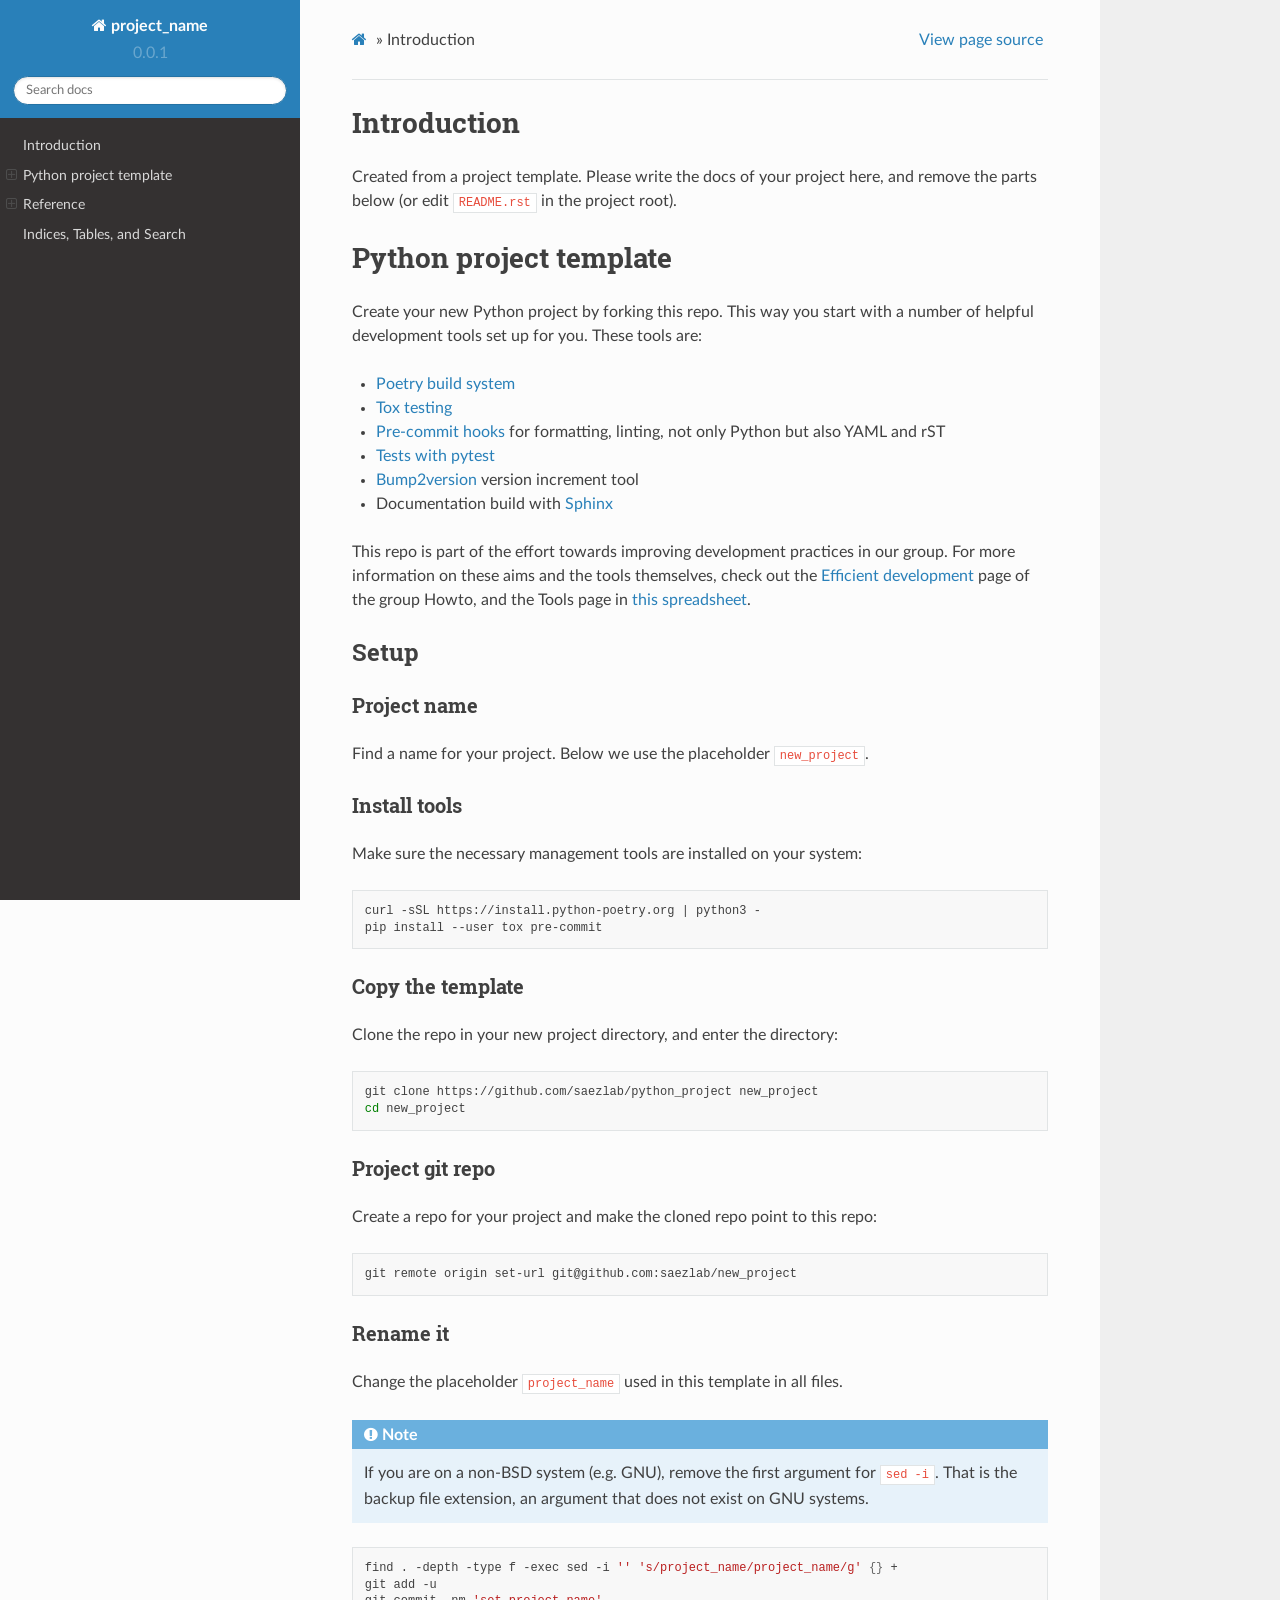
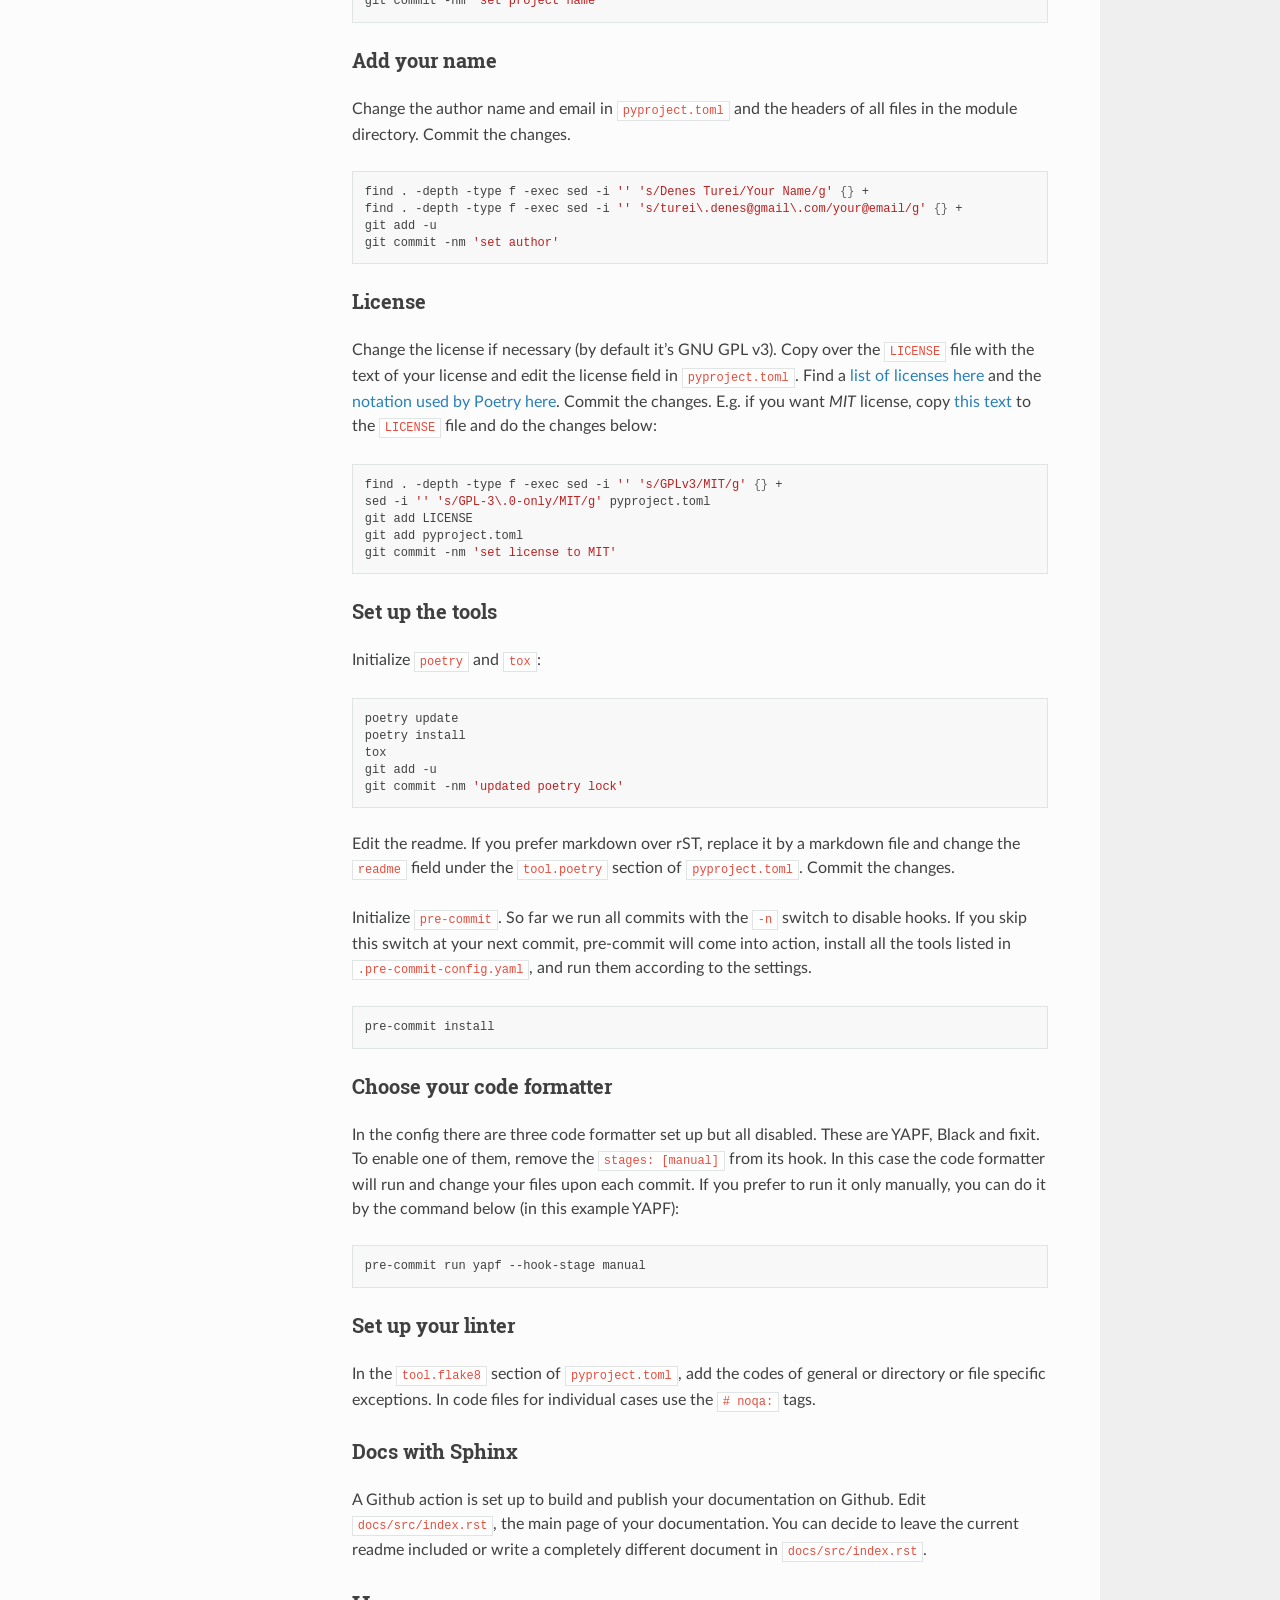
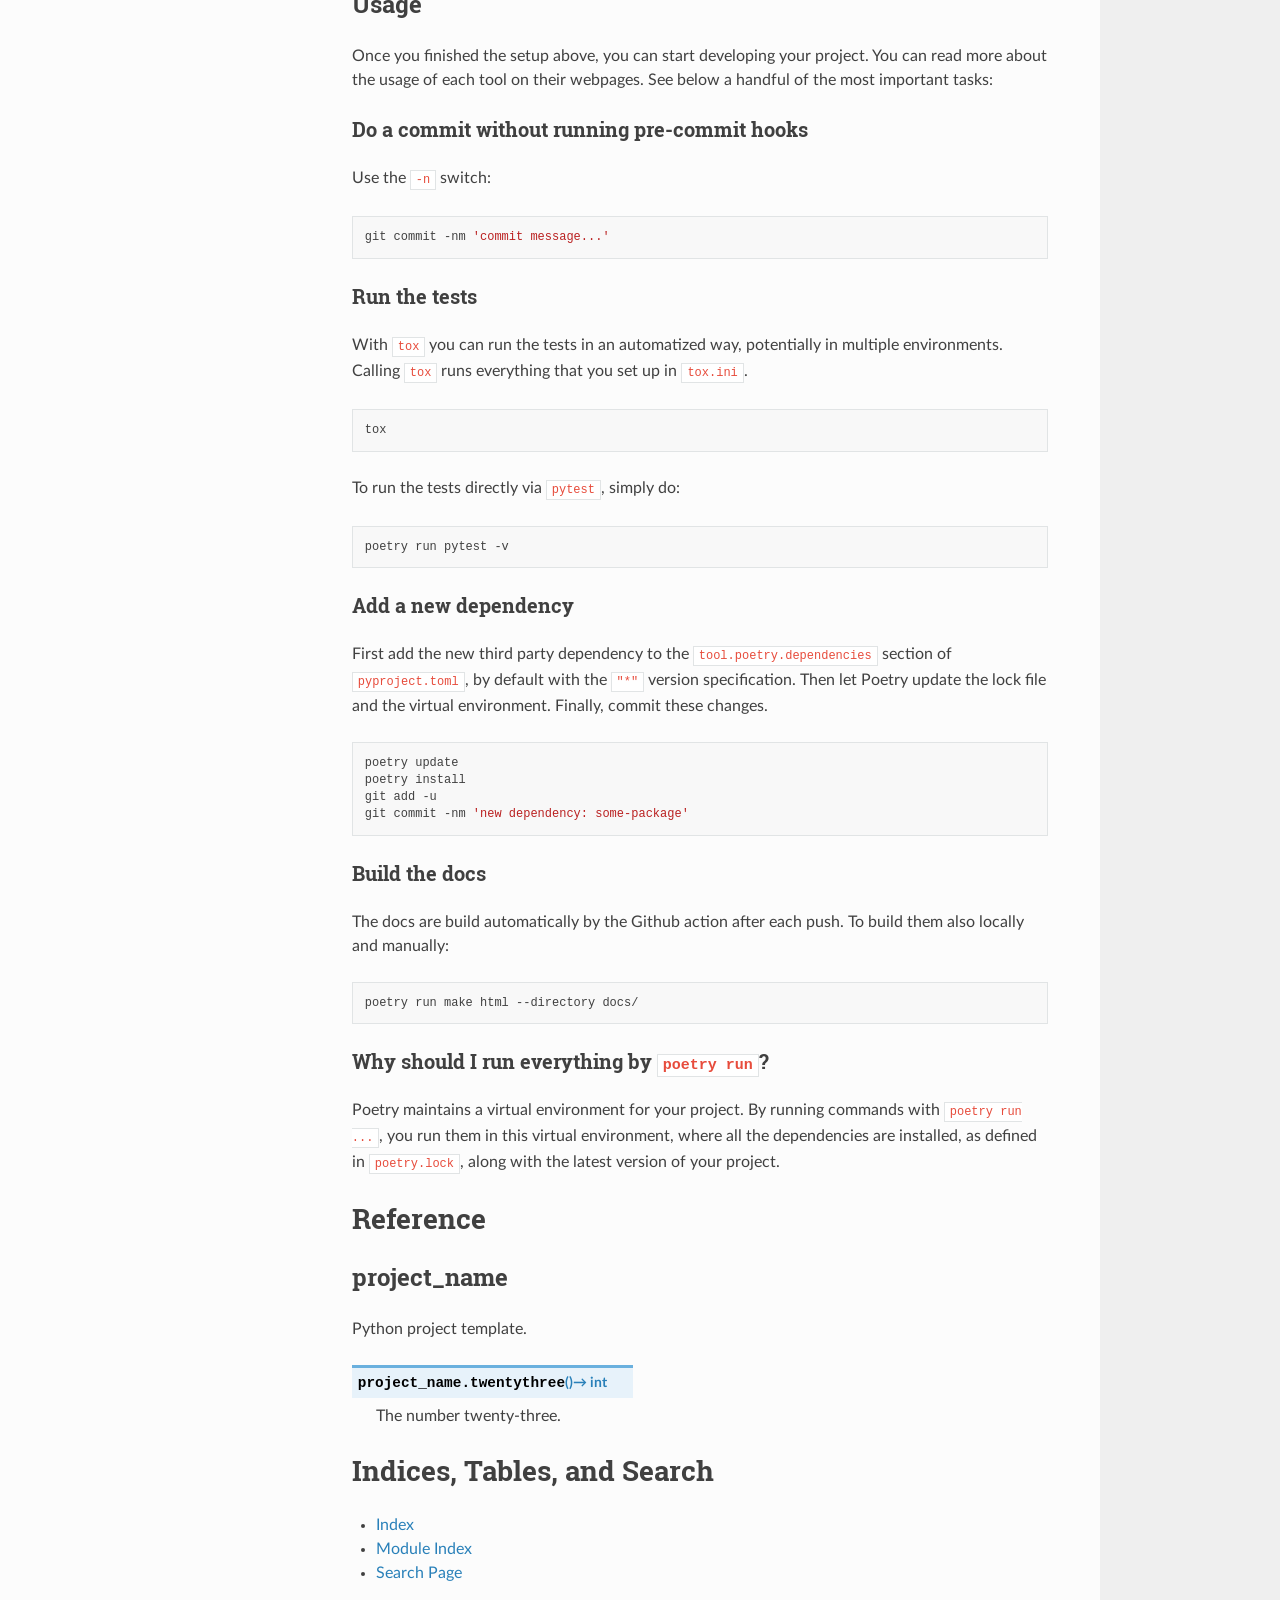
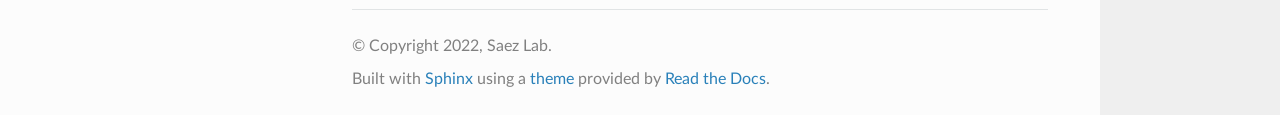
==== commit 2900be8e: "Update gh-pages to output generated at e2ba7f3" ====
--- a/index.html
+++ b/index.html
@@ -51,7 +51,7 @@
 <li><a class="reference internal" href="#rename-it">Rename it</a></li>
 <li><a class="reference internal" href="#add-your-name">Add your name</a></li>
 <li><a class="reference internal" href="#license">License</a></li>
-<li><a class="reference internal" href="#setup-the-tools">Setup the tools</a></li>
+<li><a class="reference internal" href="#set-up-the-tools">Set up the tools</a></li>
 <li><a class="reference internal" href="#choose-your-code-formatter">Choose your code formatter</a></li>
 <li><a class="reference internal" href="#set-up-your-linter">Set up your linter</a></li>
 <li><a class="reference internal" href="#docs-with-sphinx">Docs with Sphinx</a></li>
@@ -192,8 +192,8 @@
 </pre></div>
 </div>
 </section>
-<section id="setup-the-tools">
-<h3>Setup the tools<a class="headerlink" href="#setup-the-tools" title="Permalink to this heading"></a></h3>
+<section id="set-up-the-tools">
+<h3>Set up the tools<a class="headerlink" href="#set-up-the-tools" title="Permalink to this heading"></a></h3>
 <p>Initialize <code class="docutils literal notranslate"><span class="pre">poetry</span></code> and <code class="docutils literal notranslate"><span class="pre">tox</span></code>:</p>
 <div class="highlight-bash notranslate"><div class="highlight"><pre><span></span>poetry update
 poetry install
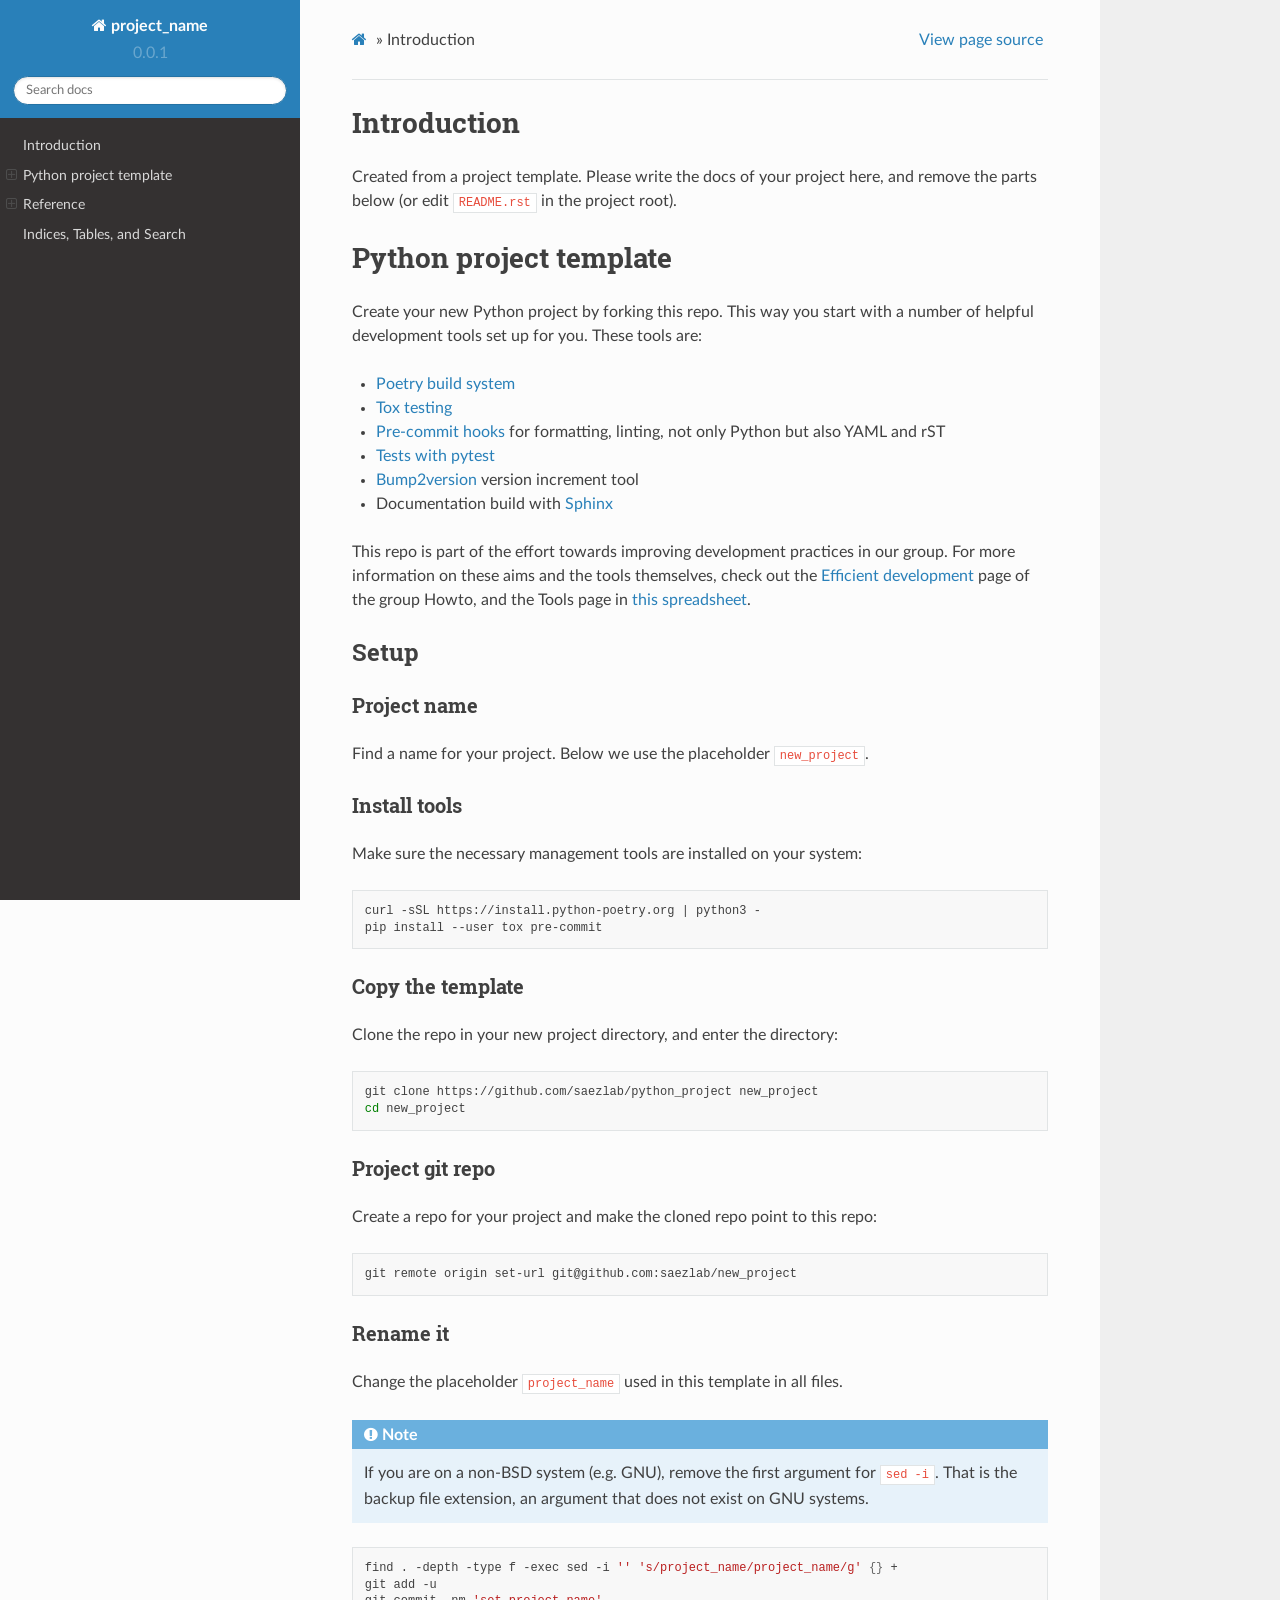
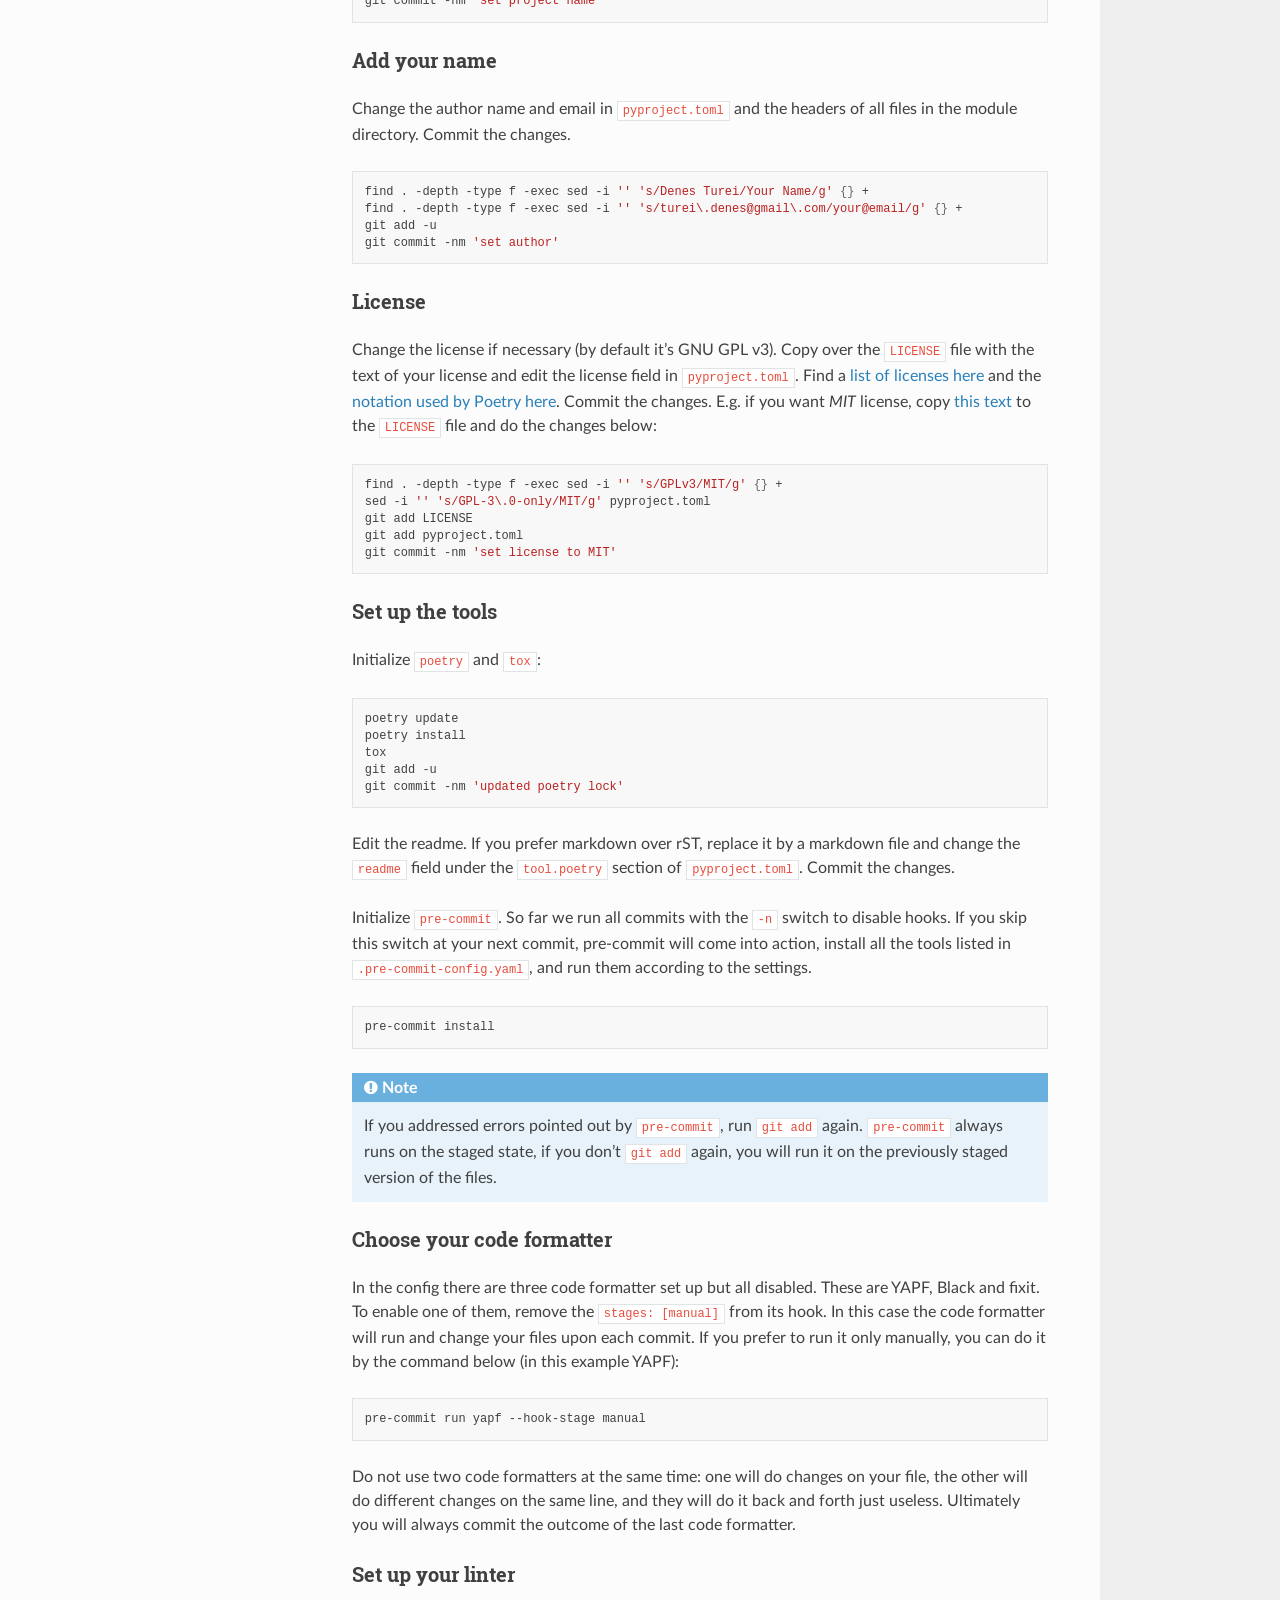
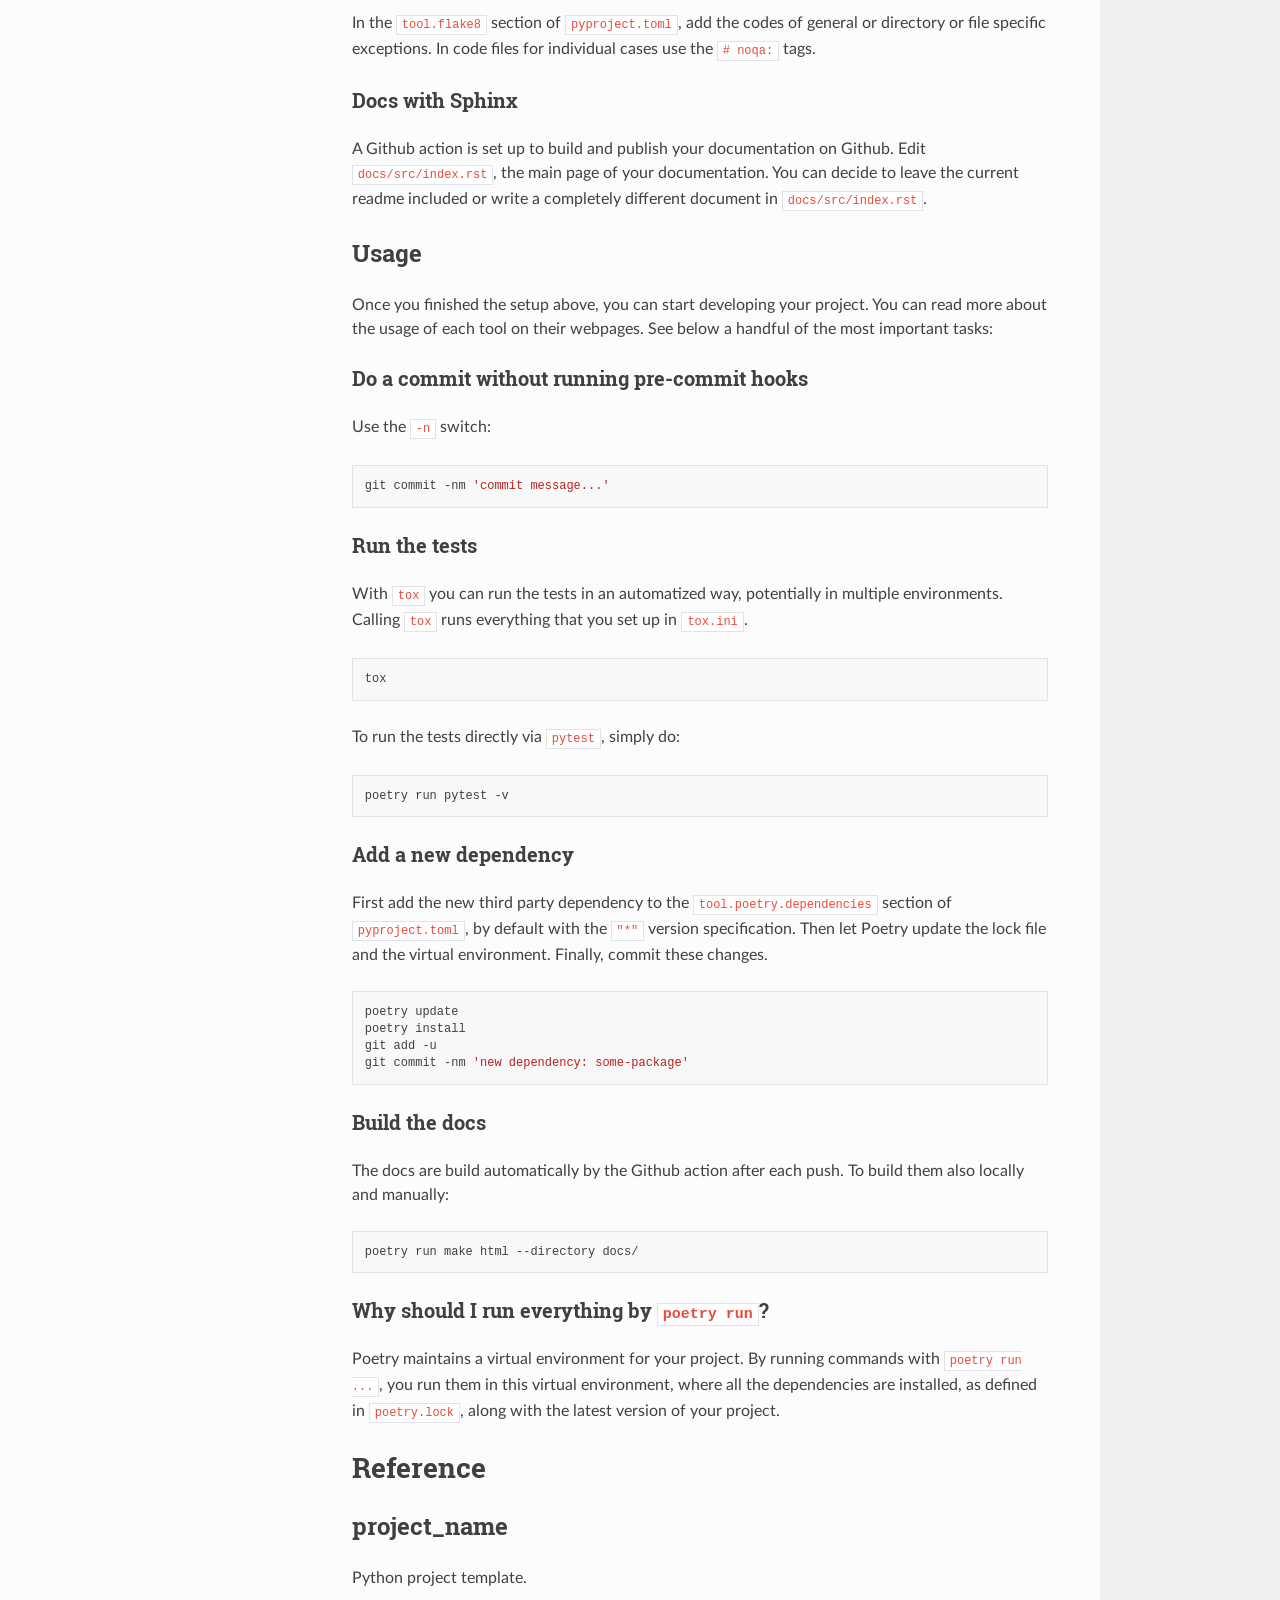
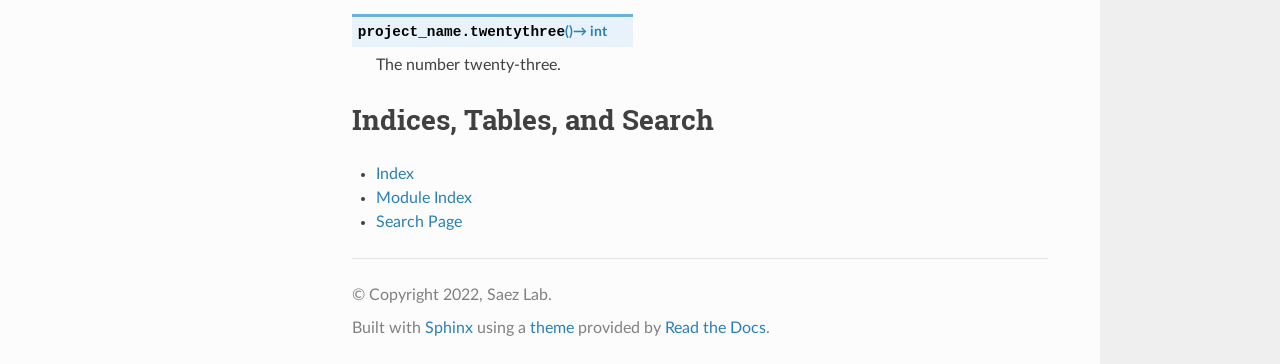
==== commit 5bb11de7: "Update gh-pages to output generated at 9f8b6f4" ====
--- a/index.html
+++ b/index.html
@@ -212,6 +212,13 @@
 <div class="highlight-bash notranslate"><div class="highlight"><pre><span></span>pre-commit install
 </pre></div>
 </div>
+<div class="admonition note">
+<p class="admonition-title">Note</p>
+<p>If you addressed errors pointed out by <code class="docutils literal notranslate"><span class="pre">pre-commit</span></code>, run <code class="docutils literal notranslate"><span class="pre">git</span> <span class="pre">add</span></code>
+again. <code class="docutils literal notranslate"><span class="pre">pre-commit</span></code> always runs on the staged state, if you don’t
+<code class="docutils literal notranslate"><span class="pre">git</span> <span class="pre">add</span></code> again, you will run it on the previously staged version of
+the files.</p>
+</div>
 </section>
 <section id="choose-your-code-formatter">
 <h3>Choose your code formatter<a class="headerlink" href="#choose-your-code-formatter" title="Permalink to this heading"></a></h3>
@@ -223,6 +230,10 @@
 <div class="highlight-bash notranslate"><div class="highlight"><pre><span></span>pre-commit run yapf --hook-stage manual
 </pre></div>
 </div>
+<p>Do not use two code formatters at the same time: one will do changes on your
+file, the other will do different changes on the same line, and they will do
+it back and forth just useless. Ultimately you will always commit the outcome
+of the last code formatter.</p>
 </section>
 <section id="set-up-your-linter">
 <h3>Set up your linter<a class="headerlink" href="#set-up-your-linter" title="Permalink to this heading"></a></h3>
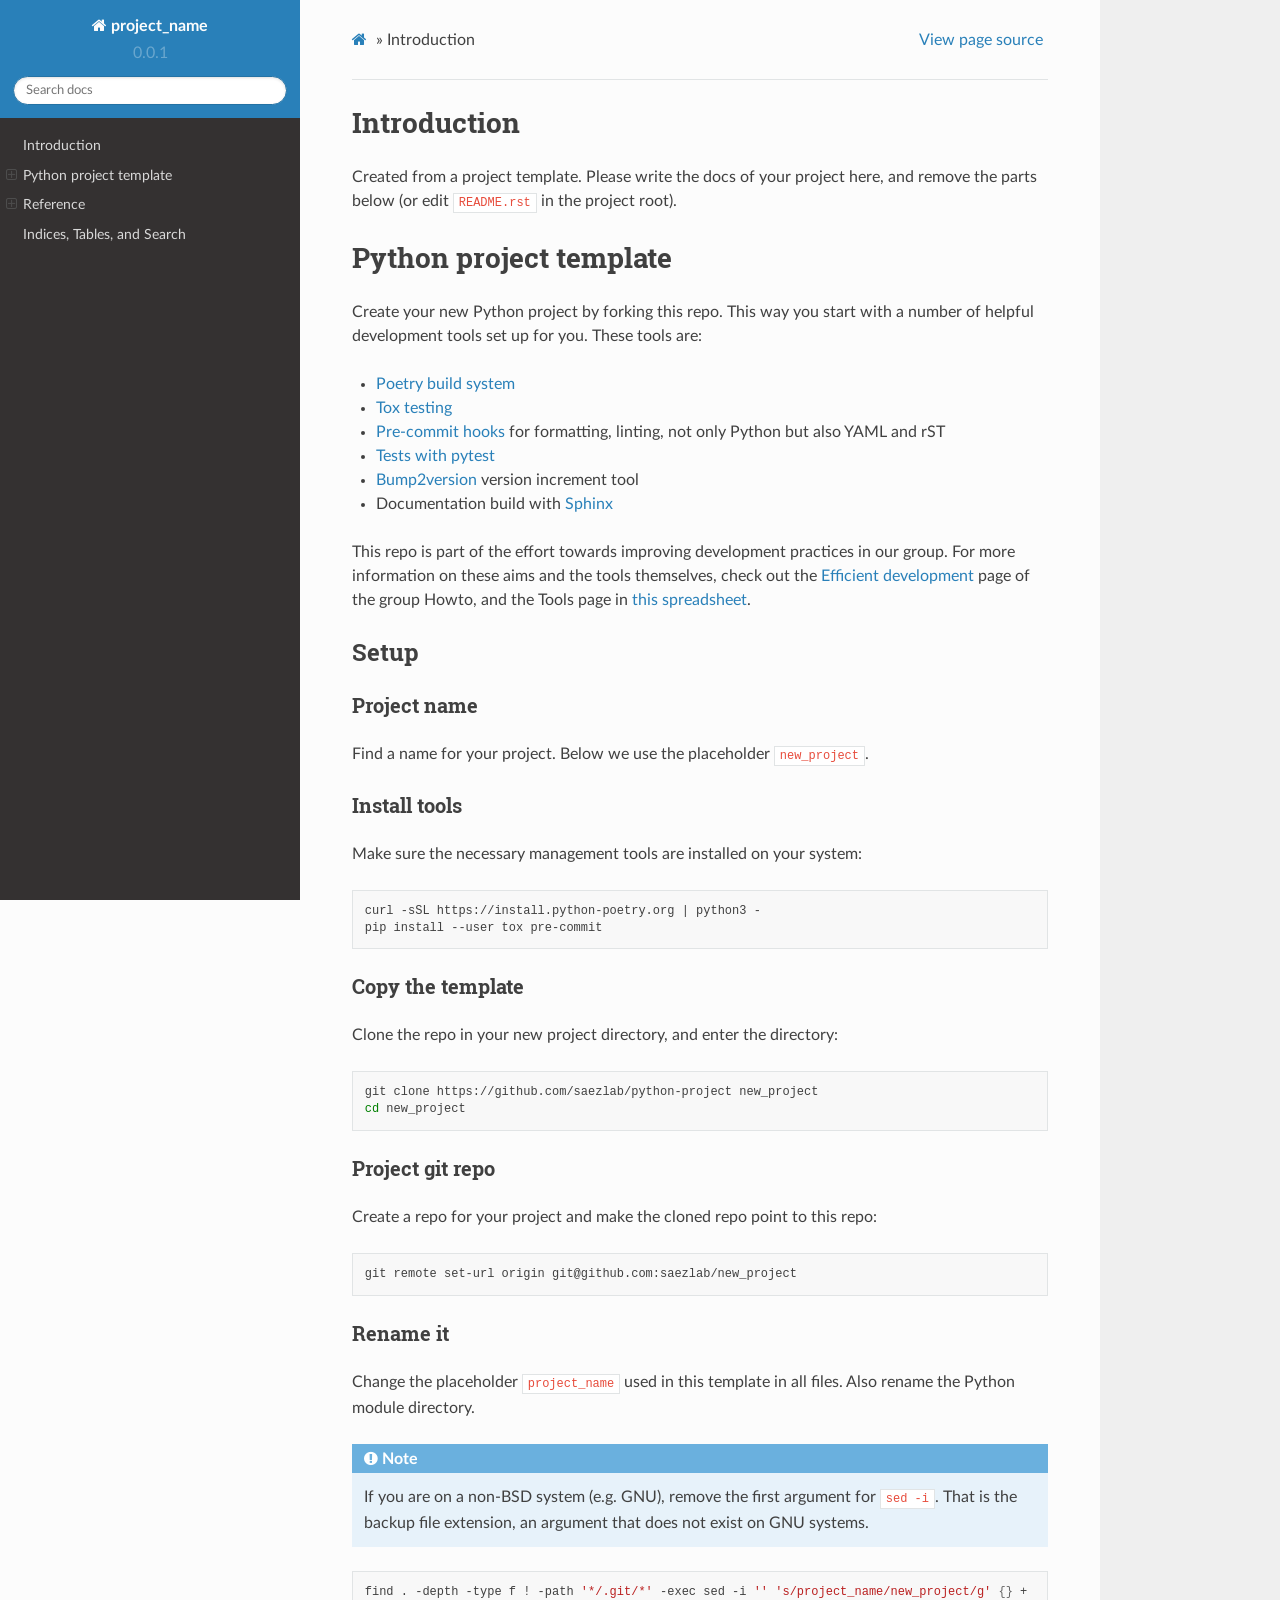
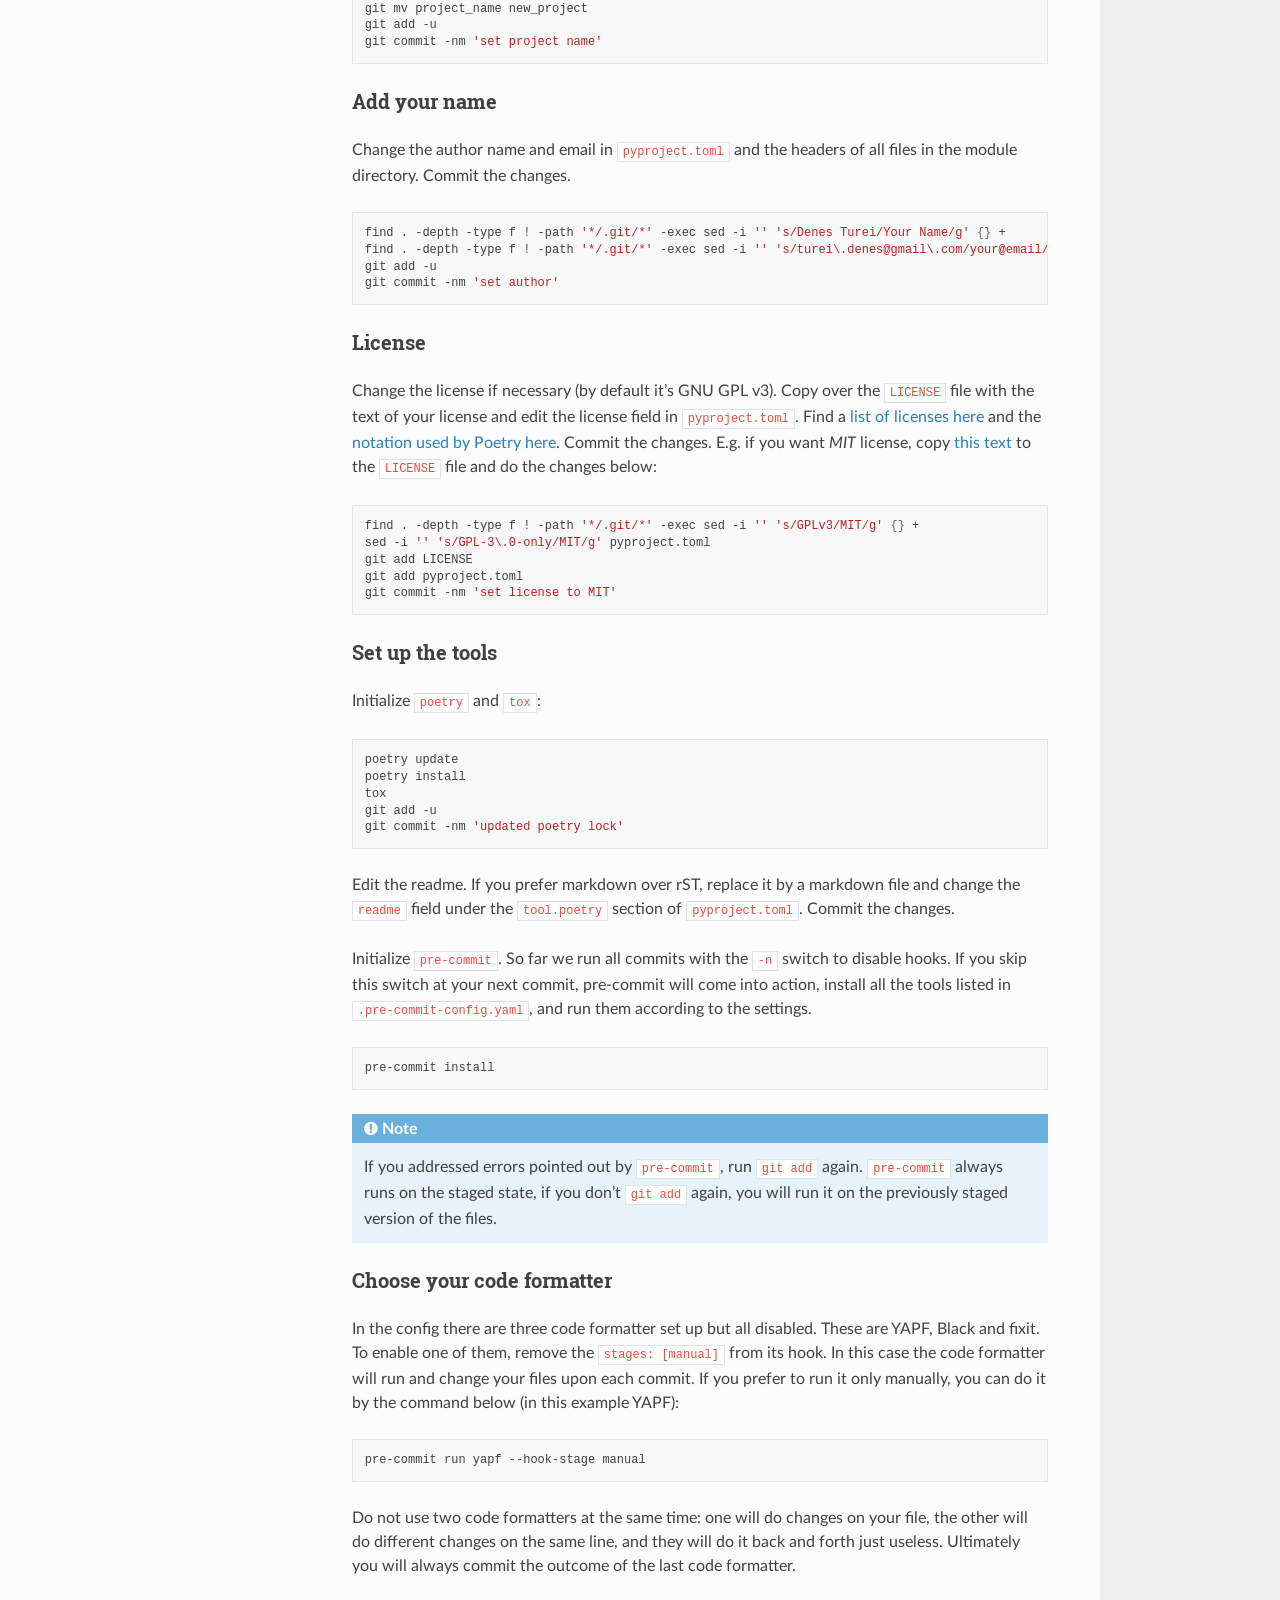
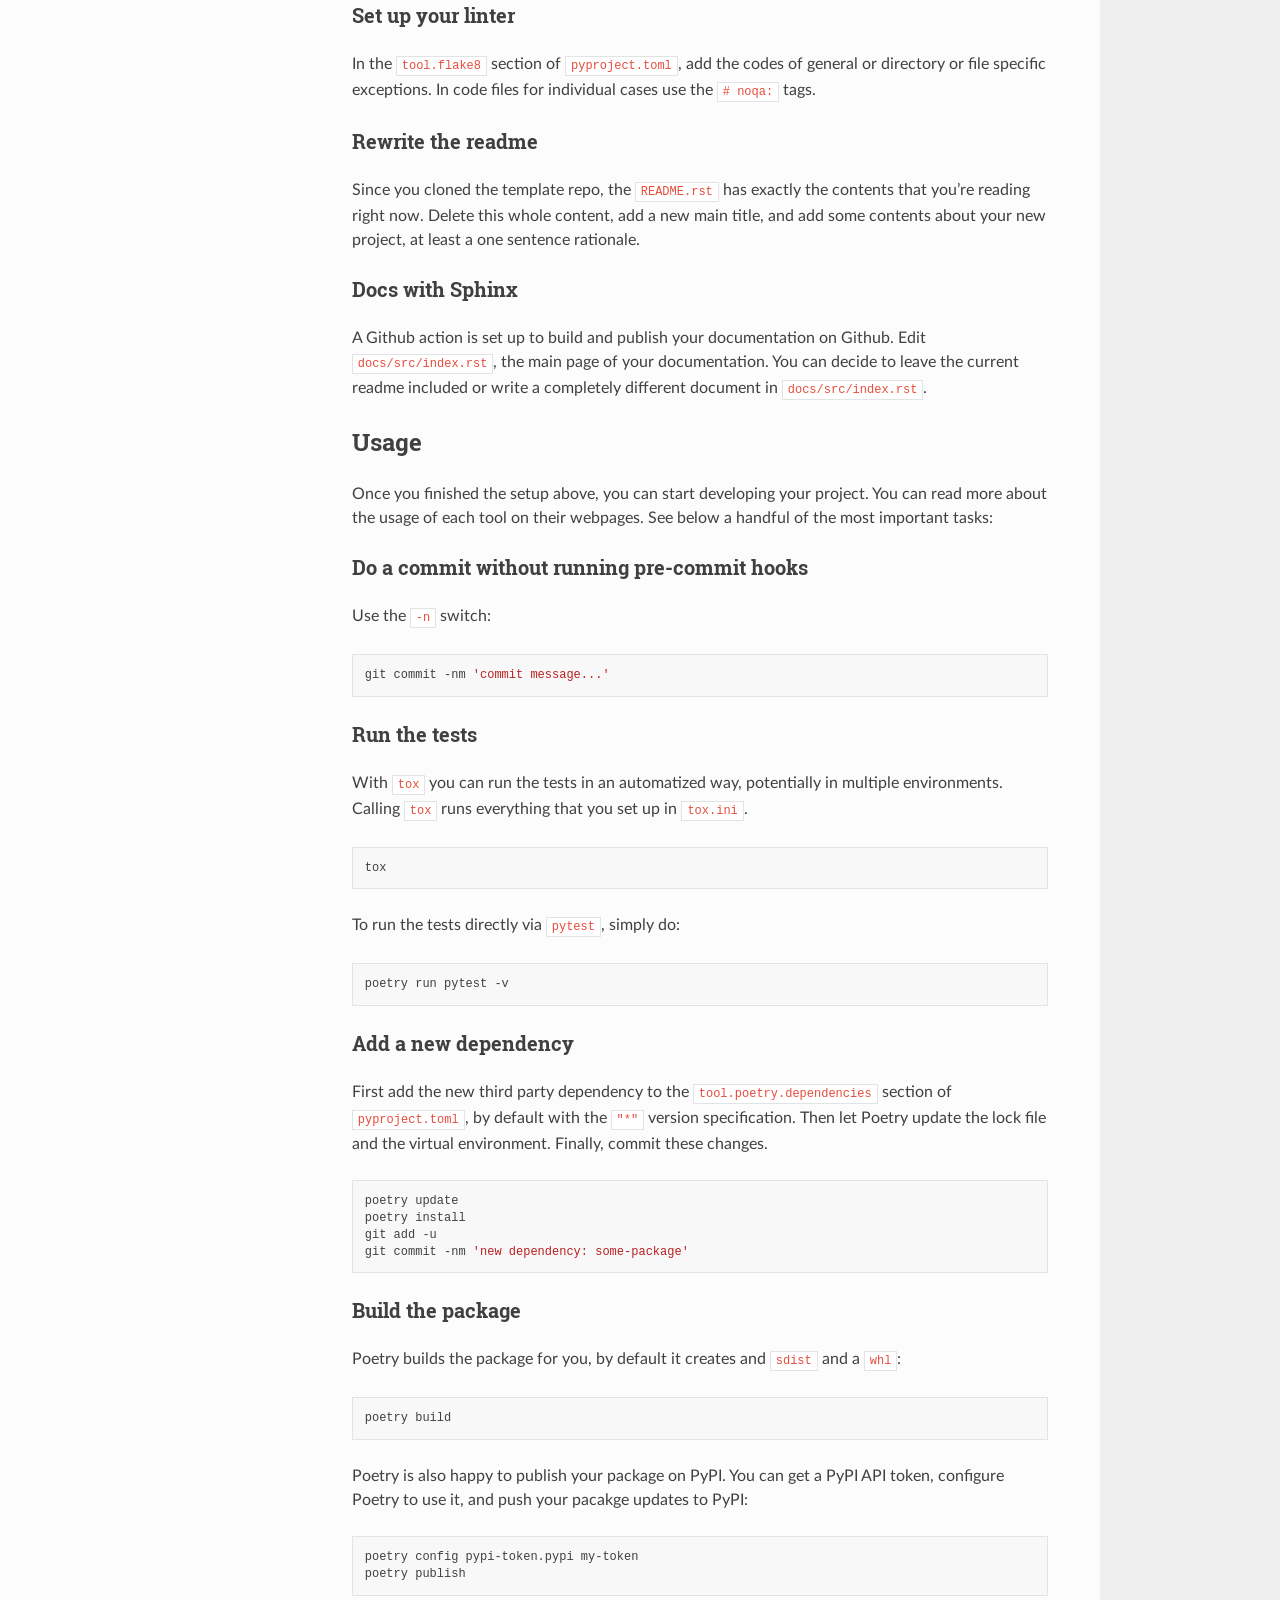
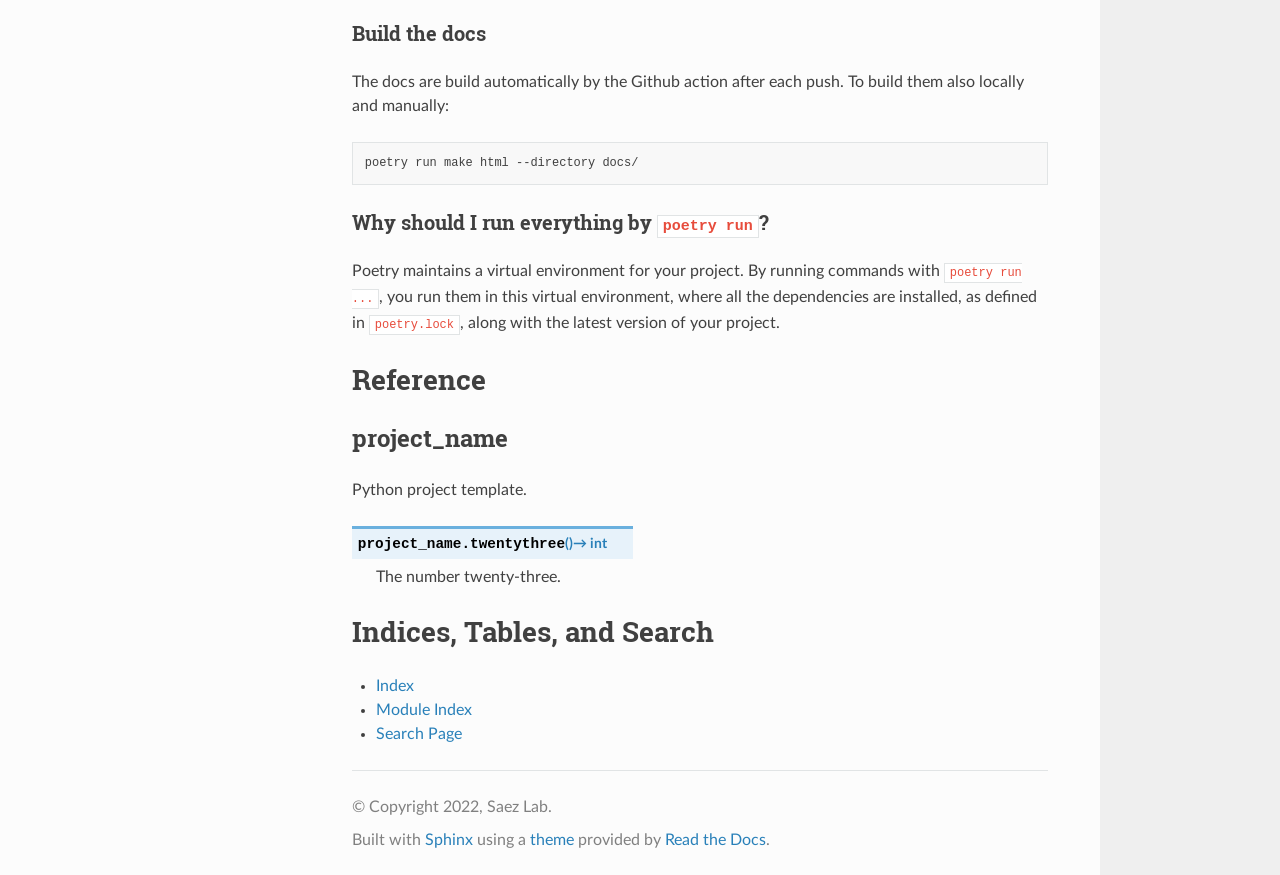
==== commit 73c21e16: "Update gh-pages to output generated at 1e3cb69" ====
--- a/index.html
+++ b/index.html
@@ -54,6 +54,7 @@
 <li><a class="reference internal" href="#set-up-the-tools">Set up the tools</a></li>
 <li><a class="reference internal" href="#choose-your-code-formatter">Choose your code formatter</a></li>
 <li><a class="reference internal" href="#set-up-your-linter">Set up your linter</a></li>
+<li><a class="reference internal" href="#rewrite-the-readme">Rewrite the readme</a></li>
 <li><a class="reference internal" href="#docs-with-sphinx">Docs with Sphinx</a></li>
 </ul>
 </li>
@@ -61,6 +62,7 @@
 <li><a class="reference internal" href="#do-a-commit-without-running-pre-commit-hooks">Do a commit without running pre-commit hooks</a></li>
 <li><a class="reference internal" href="#run-the-tests">Run the tests</a></li>
 <li><a class="reference internal" href="#add-a-new-dependency">Add a new dependency</a></li>
+<li><a class="reference internal" href="#build-the-package">Build the package</a></li>
 <li><a class="reference internal" href="#build-the-docs">Build the docs</a></li>
 <li><a class="reference internal" href="#why-should-i-run-everything-by-poetry-run">Why should I run everything by <code class="docutils literal notranslate"><span class="pre">poetry</span> <span class="pre">run</span></code>?</a></li>
 </ul>
@@ -138,7 +140,7 @@
 <section id="copy-the-template">
 <h3>Copy the template<a class="headerlink" href="#copy-the-template" title="Permalink to this heading"></a></h3>
 <p>Clone the repo in your new project directory, and enter the directory:</p>
-<div class="highlight-bash notranslate"><div class="highlight"><pre><span></span>git clone https://github.com/saezlab/python_project new_project
+<div class="highlight-bash notranslate"><div class="highlight"><pre><span></span>git clone https://github.com/saezlab/python-project new_project
 <span class="nb">cd</span> new_project
 </pre></div>
 </div>
@@ -146,20 +148,22 @@
 <section id="project-git-repo">
 <h3>Project git repo<a class="headerlink" href="#project-git-repo" title="Permalink to this heading"></a></h3>
 <p>Create a repo for your project and make the cloned repo point to this repo:</p>
-<div class="highlight-bash notranslate"><div class="highlight"><pre><span></span>git remote origin set-url git@github.com:saezlab/new_project
+<div class="highlight-bash notranslate"><div class="highlight"><pre><span></span>git remote set-url origin git@github.com:saezlab/new_project
 </pre></div>
 </div>
 </section>
 <section id="rename-it">
 <h3>Rename it<a class="headerlink" href="#rename-it" title="Permalink to this heading"></a></h3>
-<p>Change the placeholder <code class="docutils literal notranslate"><span class="pre">project_name</span></code> used in this template in all files.</p>
+<p>Change the placeholder <code class="docutils literal notranslate"><span class="pre">project_name</span></code> used in this template in all files.
+Also rename the Python module directory.</p>
 <div class="admonition note">
 <p class="admonition-title">Note</p>
 <p>If you are on a non-BSD system (e.g. GNU), remove the first argument for
 <code class="docutils literal notranslate"><span class="pre">sed</span> <span class="pre">-i</span></code>. That is the backup file extension, an argument that does not
 exist on GNU systems.</p>
 </div>
-<div class="highlight-bash notranslate"><div class="highlight"><pre><span></span>find . -depth -type f -exec sed -i <span class="s1">&#39;&#39;</span> <span class="s1">&#39;s/project_name/project_name/g&#39;</span> <span class="o">{}</span> +
+<div class="highlight-bash notranslate"><div class="highlight"><pre><span></span>find . -depth -type f ! -path <span class="s1">&#39;*/.git/*&#39;</span> -exec sed -i <span class="s1">&#39;&#39;</span> <span class="s1">&#39;s/project_name/new_project/g&#39;</span> <span class="o">{}</span> +
+git mv project_name new_project
 git add -u
 git commit -nm <span class="s1">&#39;set project name&#39;</span>
 </pre></div>
@@ -169,8 +173,8 @@
 <h3>Add your name<a class="headerlink" href="#add-your-name" title="Permalink to this heading"></a></h3>
 <p>Change the author name and email in <code class="docutils literal notranslate"><span class="pre">pyproject.toml</span></code> and the headers of
 all files in the module directory. Commit the changes.</p>
-<div class="highlight-bash notranslate"><div class="highlight"><pre><span></span>find . -depth -type f -exec sed -i <span class="s1">&#39;&#39;</span> <span class="s1">&#39;s/Denes Turei/Your Name/g&#39;</span> <span class="o">{}</span> +
-find . -depth -type f -exec sed -i <span class="s1">&#39;&#39;</span> <span class="s1">&#39;s/turei\.denes@gmail\.com/your@email/g&#39;</span> <span class="o">{}</span> +
+<div class="highlight-bash notranslate"><div class="highlight"><pre><span></span>find . -depth -type f ! -path <span class="s1">&#39;*/.git/*&#39;</span> -exec sed -i <span class="s1">&#39;&#39;</span> <span class="s1">&#39;s/Denes Turei/Your Name/g&#39;</span> <span class="o">{}</span> +
+find . -depth -type f ! -path <span class="s1">&#39;*/.git/*&#39;</span> -exec sed -i <span class="s1">&#39;&#39;</span> <span class="s1">&#39;s/turei\.denes@gmail\.com/your@email/g&#39;</span> <span class="o">{}</span> +
 git add -u
 git commit -nm <span class="s1">&#39;set author&#39;</span>
 </pre></div>
@@ -184,7 +188,7 @@
 Poetry here</a>. Commit
 the changes. E.g. if you want <em>MIT</em> license, copy <a class="reference external" href="https://spdx.org/licenses/MIT.html">this text</a> to the <code class="docutils literal notranslate"><span class="pre">LICENSE</span></code> file and do the
 changes below:</p>
-<div class="highlight-bash notranslate"><div class="highlight"><pre><span></span>find . -depth -type f -exec sed -i <span class="s1">&#39;&#39;</span> <span class="s1">&#39;s/GPLv3/MIT/g&#39;</span> <span class="o">{}</span> +
+<div class="highlight-bash notranslate"><div class="highlight"><pre><span></span>find . -depth -type f ! -path <span class="s1">&#39;*/.git/*&#39;</span> -exec sed -i <span class="s1">&#39;&#39;</span> <span class="s1">&#39;s/GPLv3/MIT/g&#39;</span> <span class="o">{}</span> +
 sed -i <span class="s1">&#39;&#39;</span> <span class="s1">&#39;s/GPL-3\.0-only/MIT/g&#39;</span> pyproject.toml
 git add LICENSE
 git add pyproject.toml
@@ -240,6 +244,13 @@
 <p>In the <code class="docutils literal notranslate"><span class="pre">tool.flake8</span></code> section of <code class="docutils literal notranslate"><span class="pre">pyproject.toml</span></code>,
 add the codes of general or directory or file specific exceptions. In
 code files for individual cases use the <code class="docutils literal notranslate"><span class="pre">#</span> <span class="pre">noqa:</span></code> tags.</p>
+</section>
+<section id="rewrite-the-readme">
+<h3>Rewrite the readme<a class="headerlink" href="#rewrite-the-readme" title="Permalink to this heading"></a></h3>
+<p>Since you cloned the template repo, the <code class="docutils literal notranslate"><span class="pre">README.rst</span></code> has exactly the
+contents that you’re reading right now. Delete this whole content, add a
+new main title, and add some contents about your new project, at least a
+one sentence rationale.</p>
 </section>
 <section id="docs-with-sphinx">
 <h3>Docs with Sphinx<a class="headerlink" href="#docs-with-sphinx" title="Permalink to this heading"></a></h3>
@@ -287,6 +298,20 @@
 </pre></div>
 </div>
 </section>
+<section id="build-the-package">
+<h3>Build the package<a class="headerlink" href="#build-the-package" title="Permalink to this heading"></a></h3>
+<p>Poetry builds the package for you, by default it creates and <code class="docutils literal notranslate"><span class="pre">sdist</span></code> and
+a <code class="docutils literal notranslate"><span class="pre">whl</span></code>:</p>
+<div class="highlight-bash notranslate"><div class="highlight"><pre><span></span>poetry build
+</pre></div>
+</div>
+<p>Poetry is also happy to publish your package on PyPI. You can get a PyPI API
+token, configure Poetry to use it, and push your pacakge updates to PyPI:</p>
+<div class="highlight-bash notranslate"><div class="highlight"><pre><span></span>poetry config pypi-token.pypi my-token
+poetry publish
+</pre></div>
+</div>
+</section>
 <section id="build-the-docs">
 <h3>Build the docs<a class="headerlink" href="#build-the-docs" title="Permalink to this heading"></a></h3>
 <p>The docs are build automatically by the Github action after each push. To
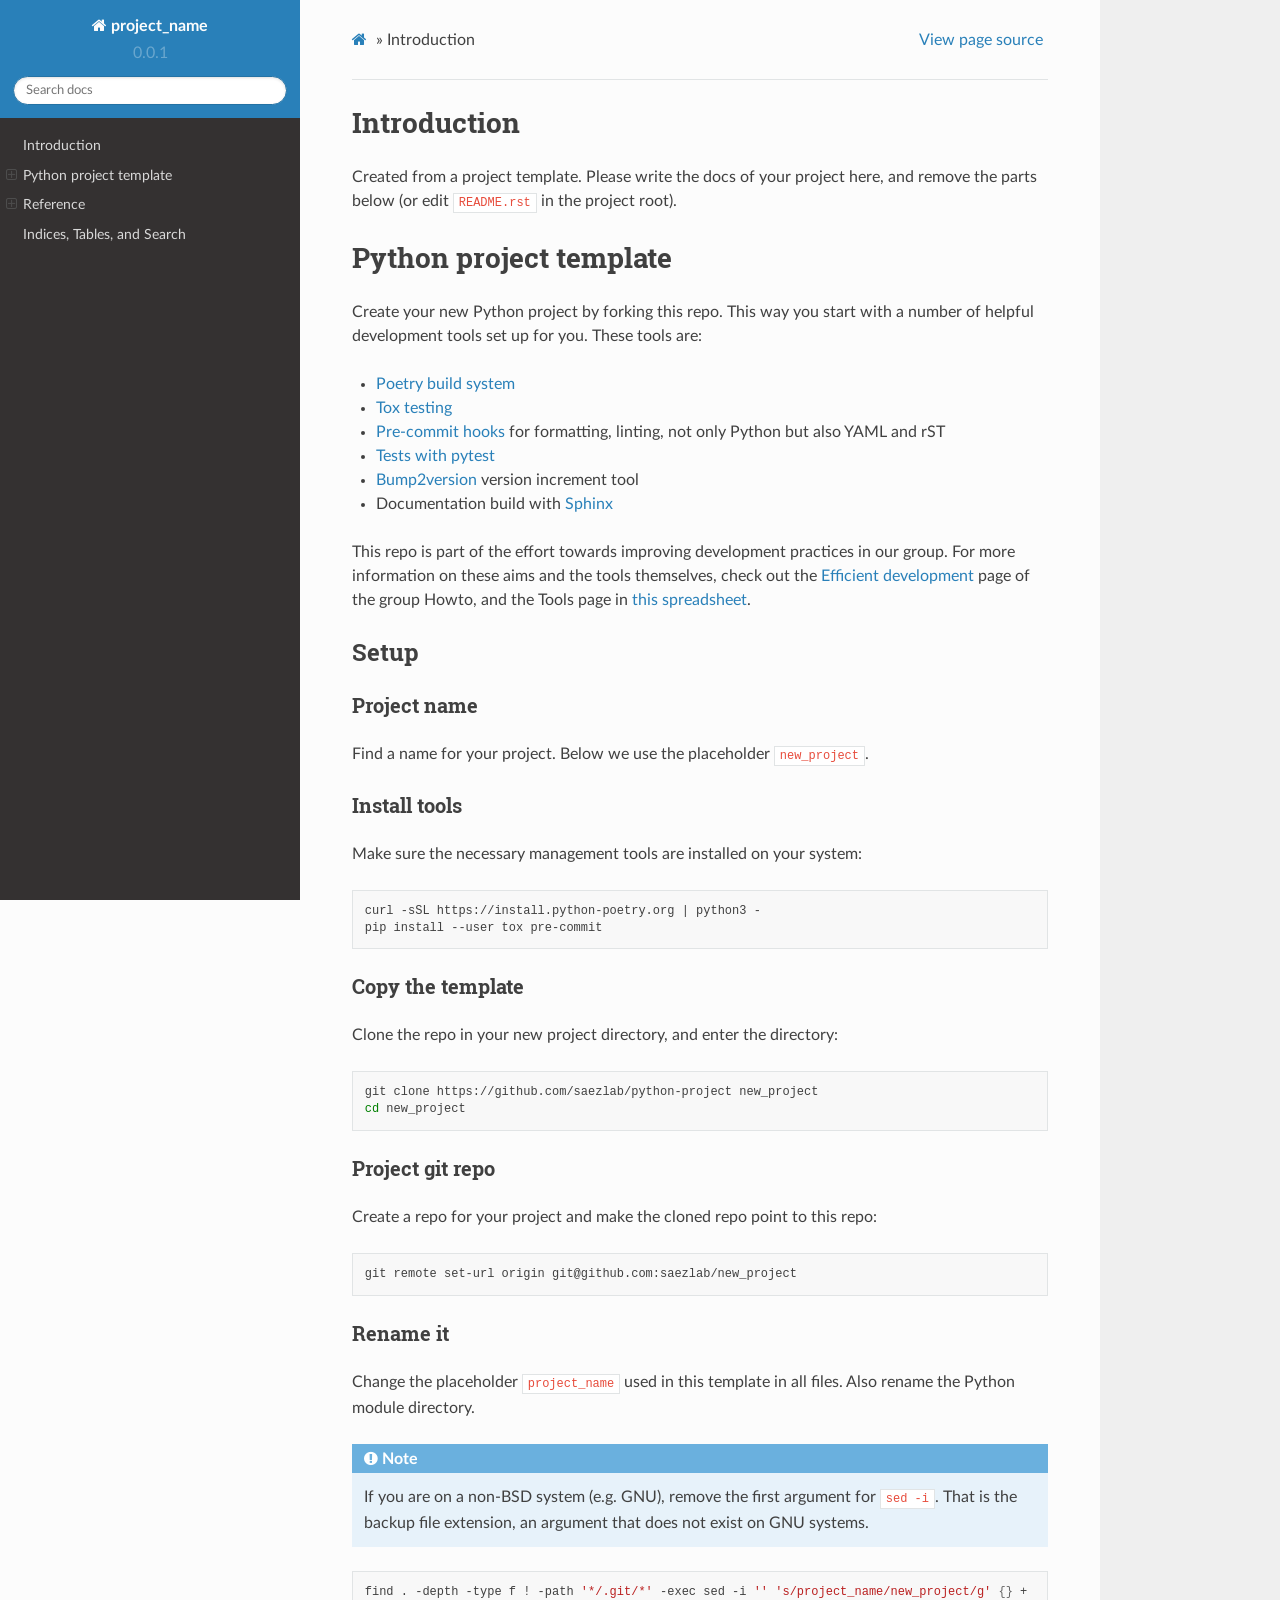
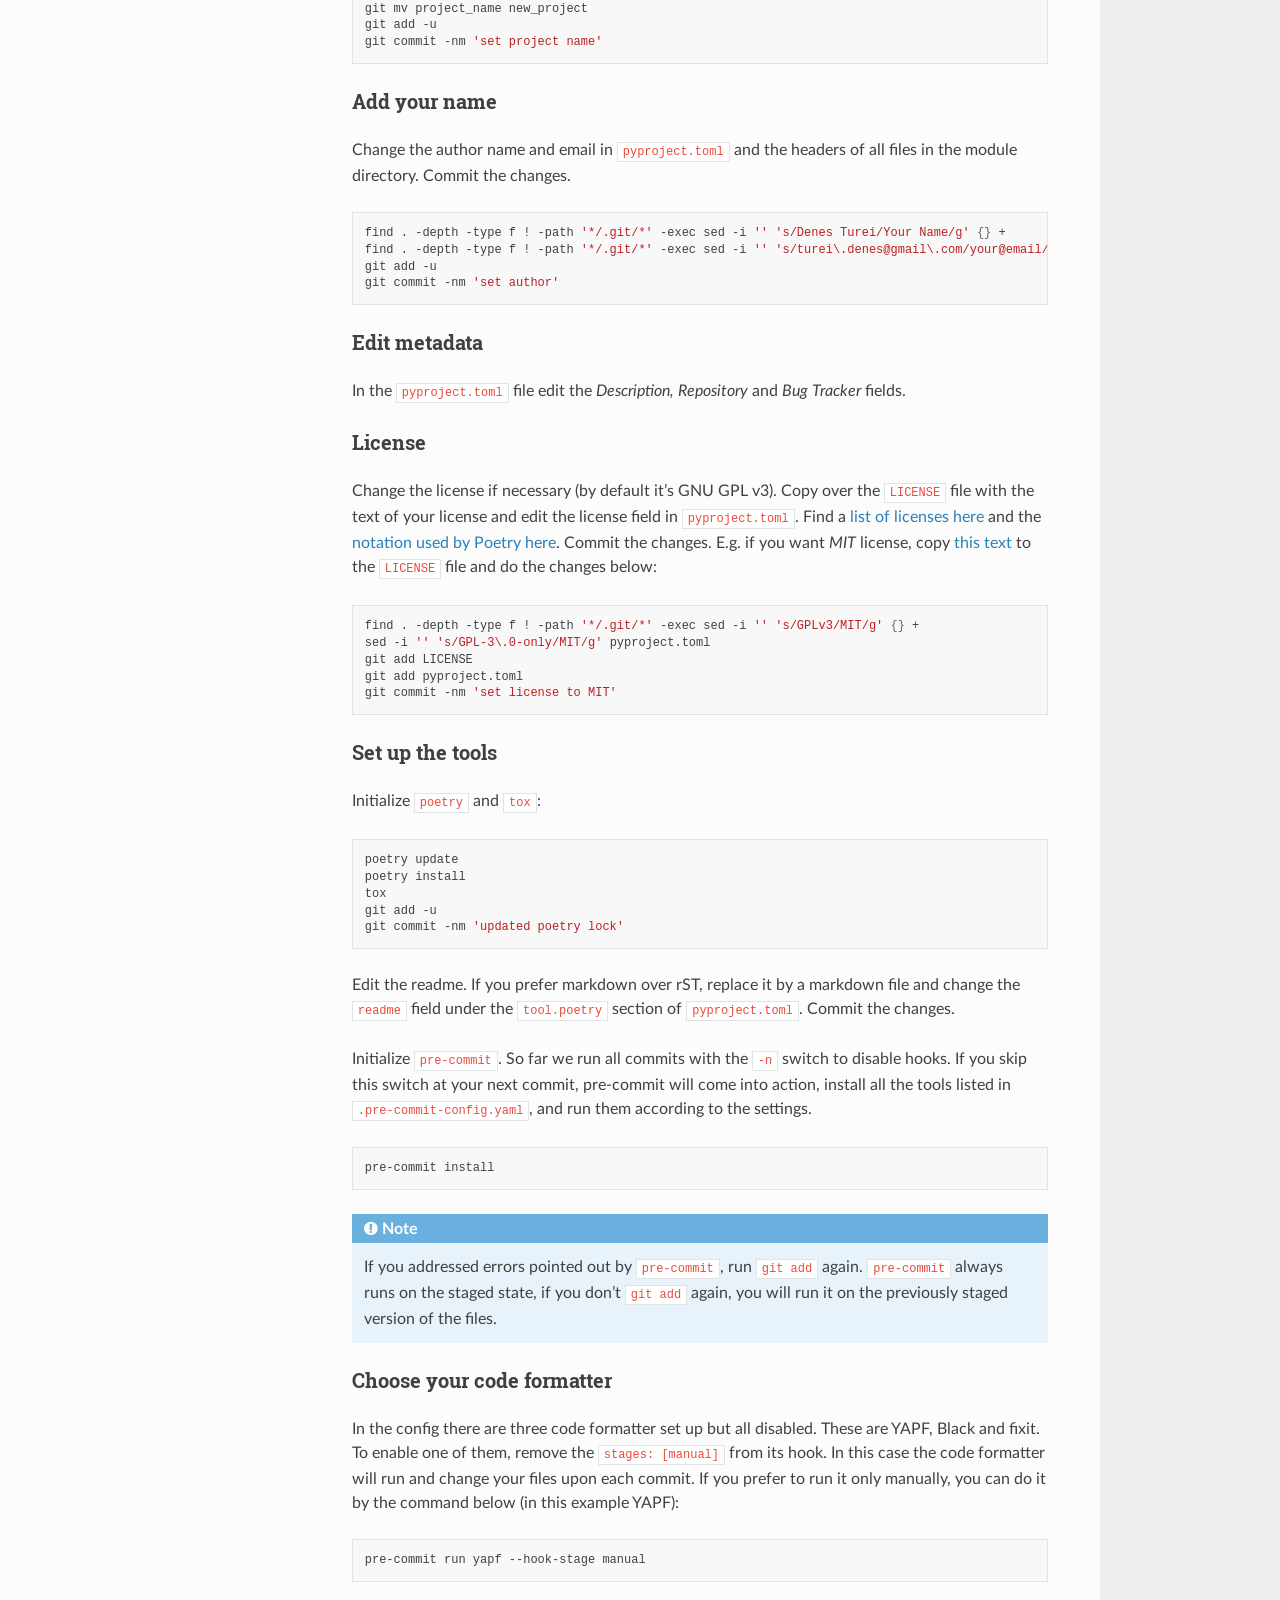
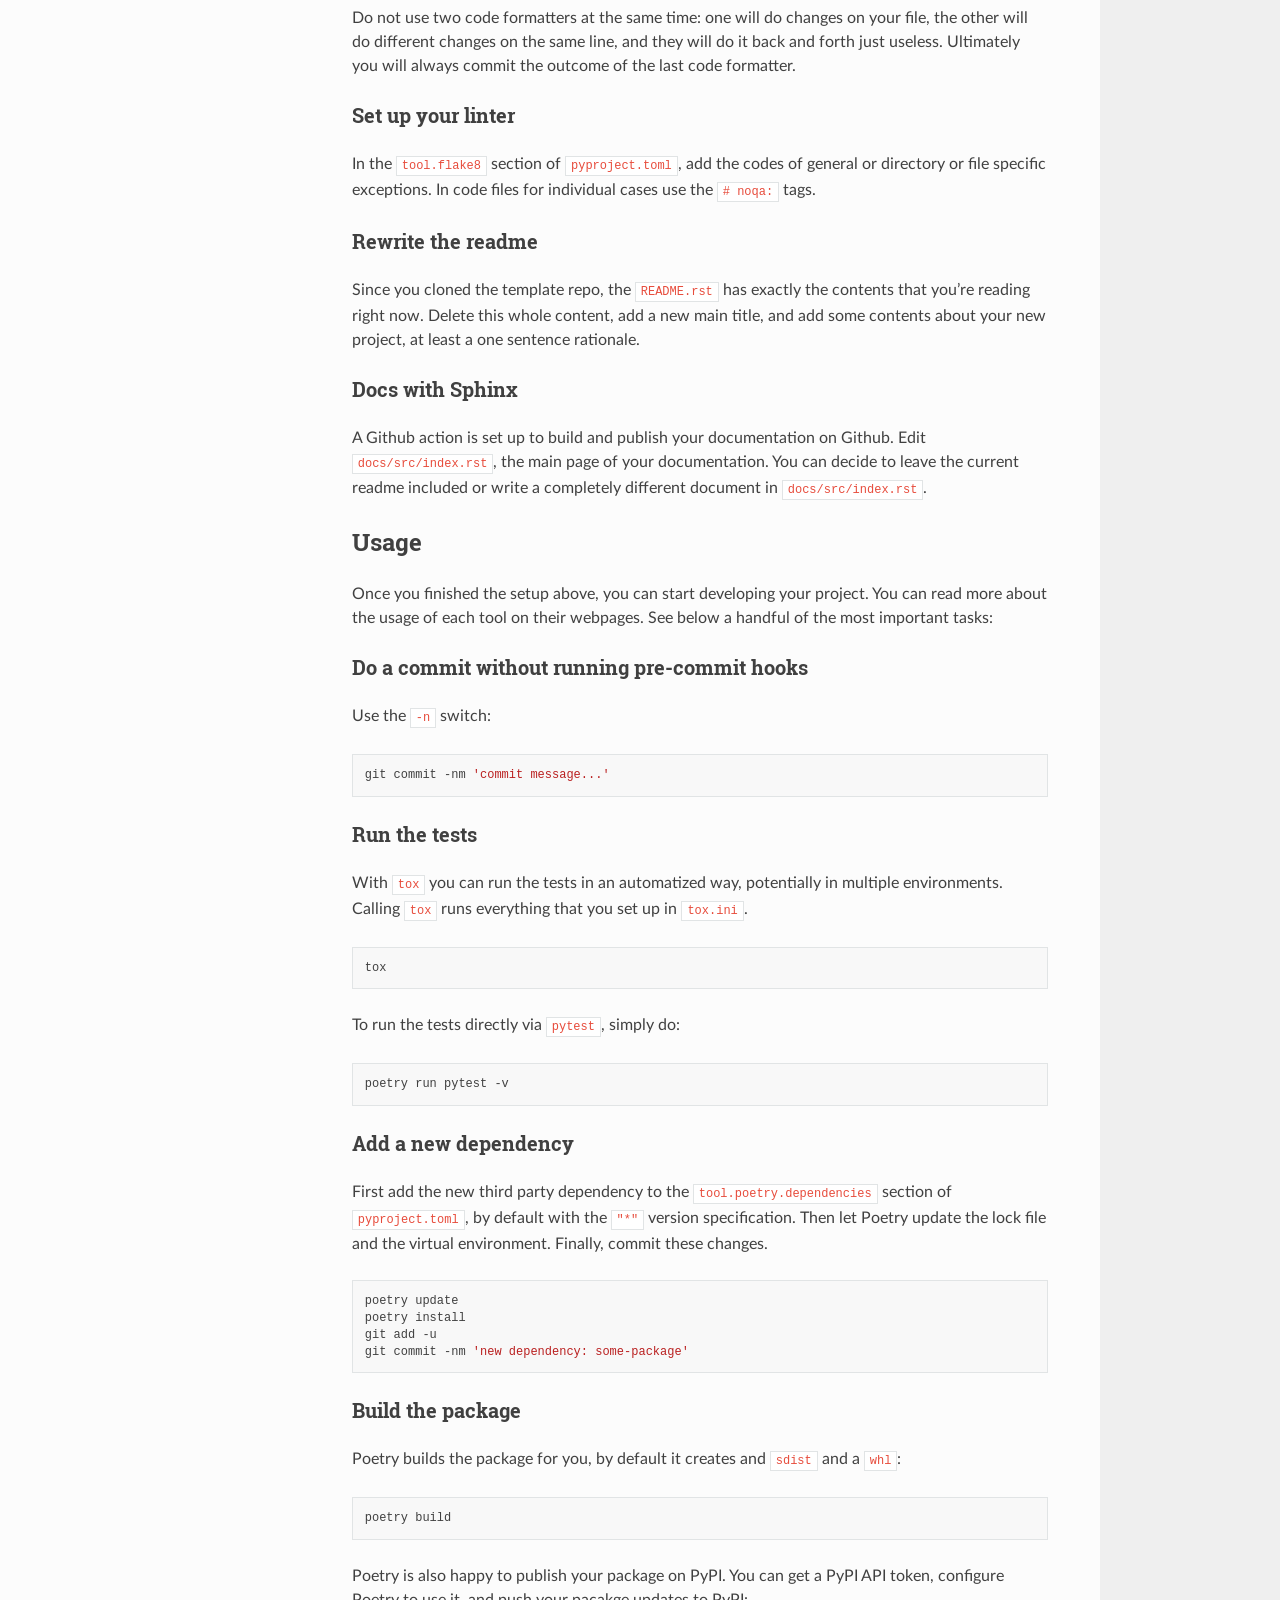
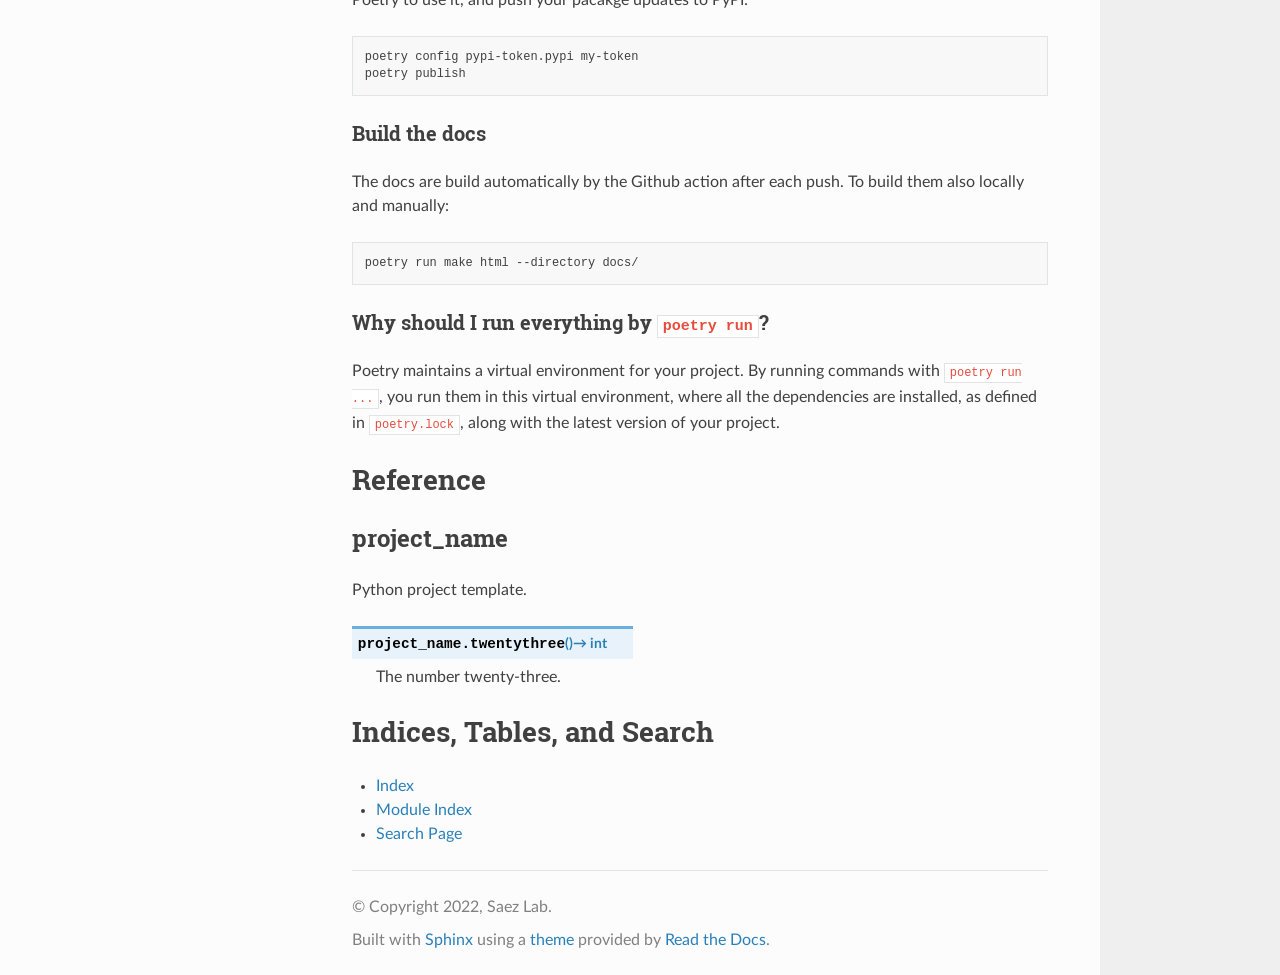
==== commit 2d1f15ec: "Update gh-pages to output generated at 3a3f85f" ====
--- a/index.html
+++ b/index.html
@@ -50,6 +50,7 @@
 <li><a class="reference internal" href="#project-git-repo">Project git repo</a></li>
 <li><a class="reference internal" href="#rename-it">Rename it</a></li>
 <li><a class="reference internal" href="#add-your-name">Add your name</a></li>
+<li><a class="reference internal" href="#edit-metadata">Edit metadata</a></li>
 <li><a class="reference internal" href="#license">License</a></li>
 <li><a class="reference internal" href="#set-up-the-tools">Set up the tools</a></li>
 <li><a class="reference internal" href="#choose-your-code-formatter">Choose your code formatter</a></li>
@@ -180,6 +181,11 @@
 </pre></div>
 </div>
 </section>
+<section id="edit-metadata">
+<h3>Edit metadata<a class="headerlink" href="#edit-metadata" title="Permalink to this heading"></a></h3>
+<p>In the <code class="docutils literal notranslate"><span class="pre">pyproject.toml</span></code> file edit the <em>Description, Repository</em> and <em>Bug
+Tracker</em> fields.</p>
+</section>
 <section id="license">
 <h3>License<a class="headerlink" href="#license" title="Permalink to this heading"></a></h3>
 <p>Change the license if necessary (by default it’s GNU GPL v3). Copy over the
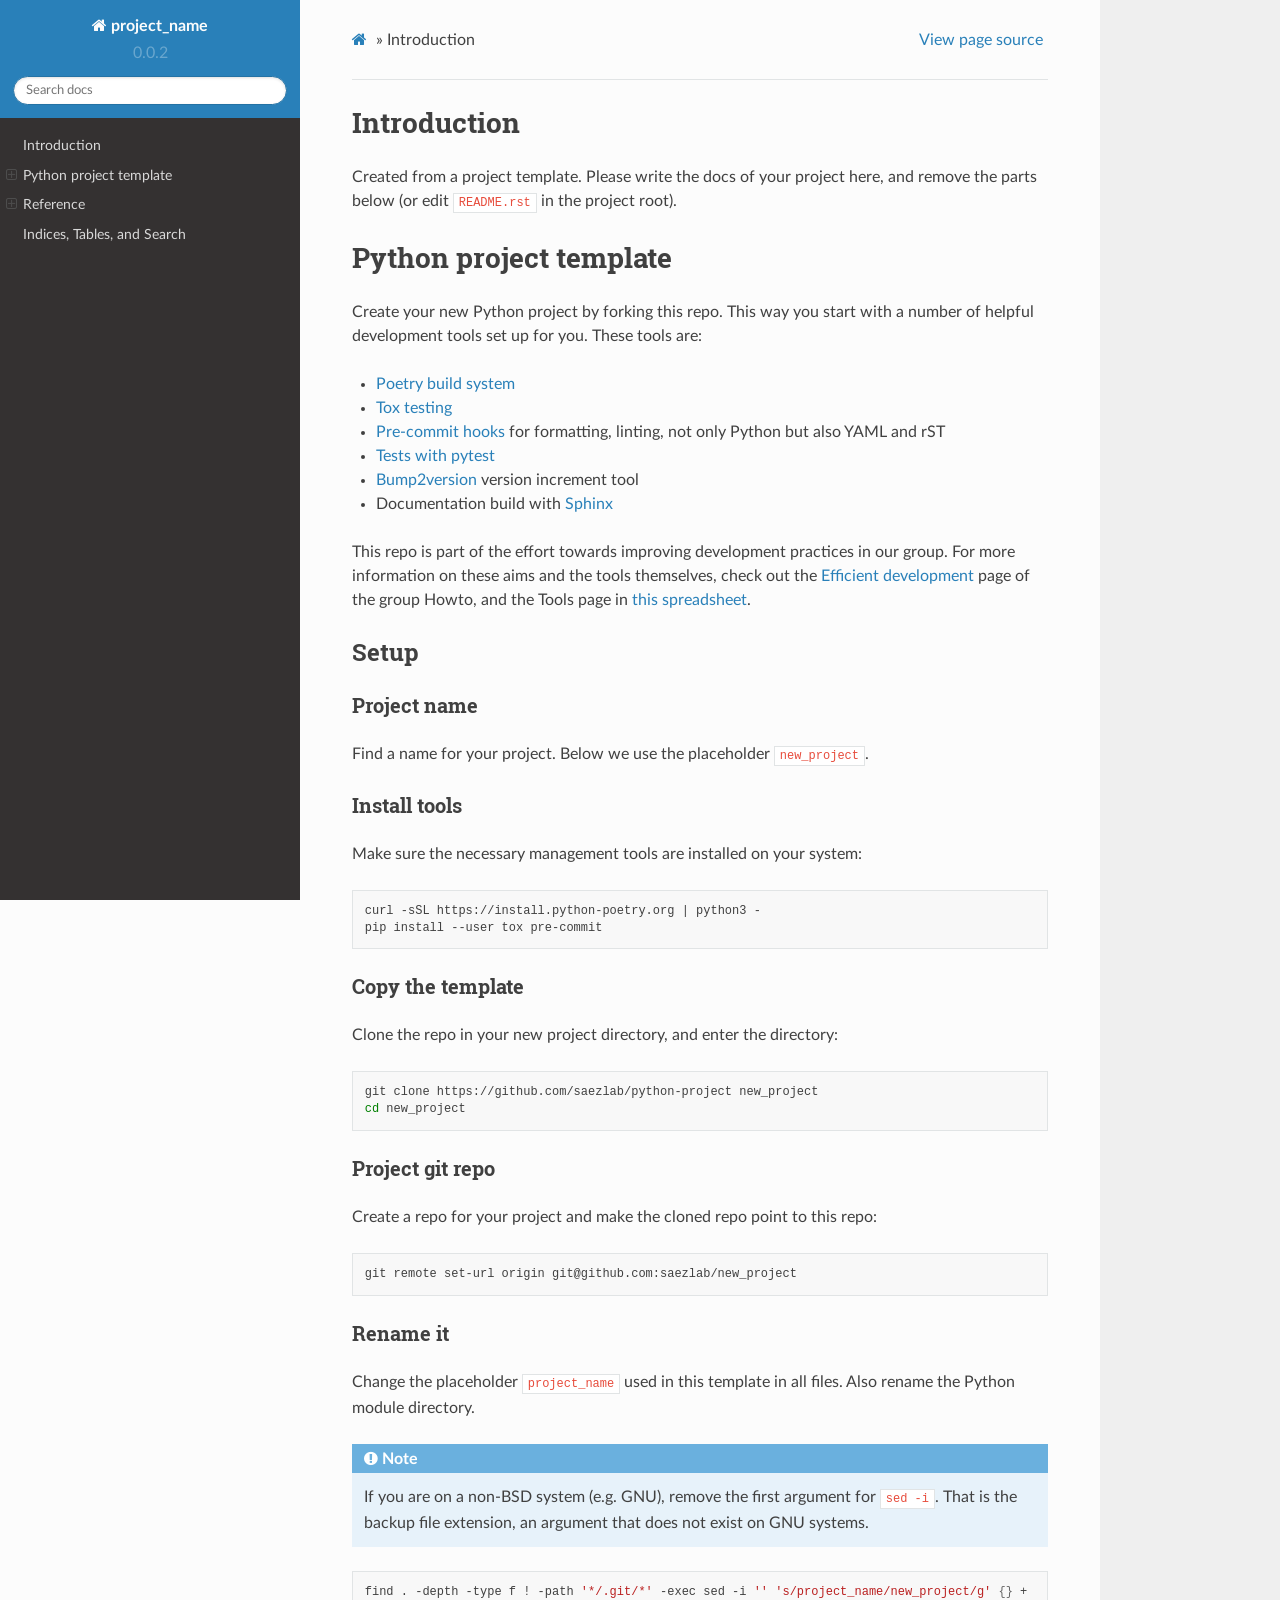
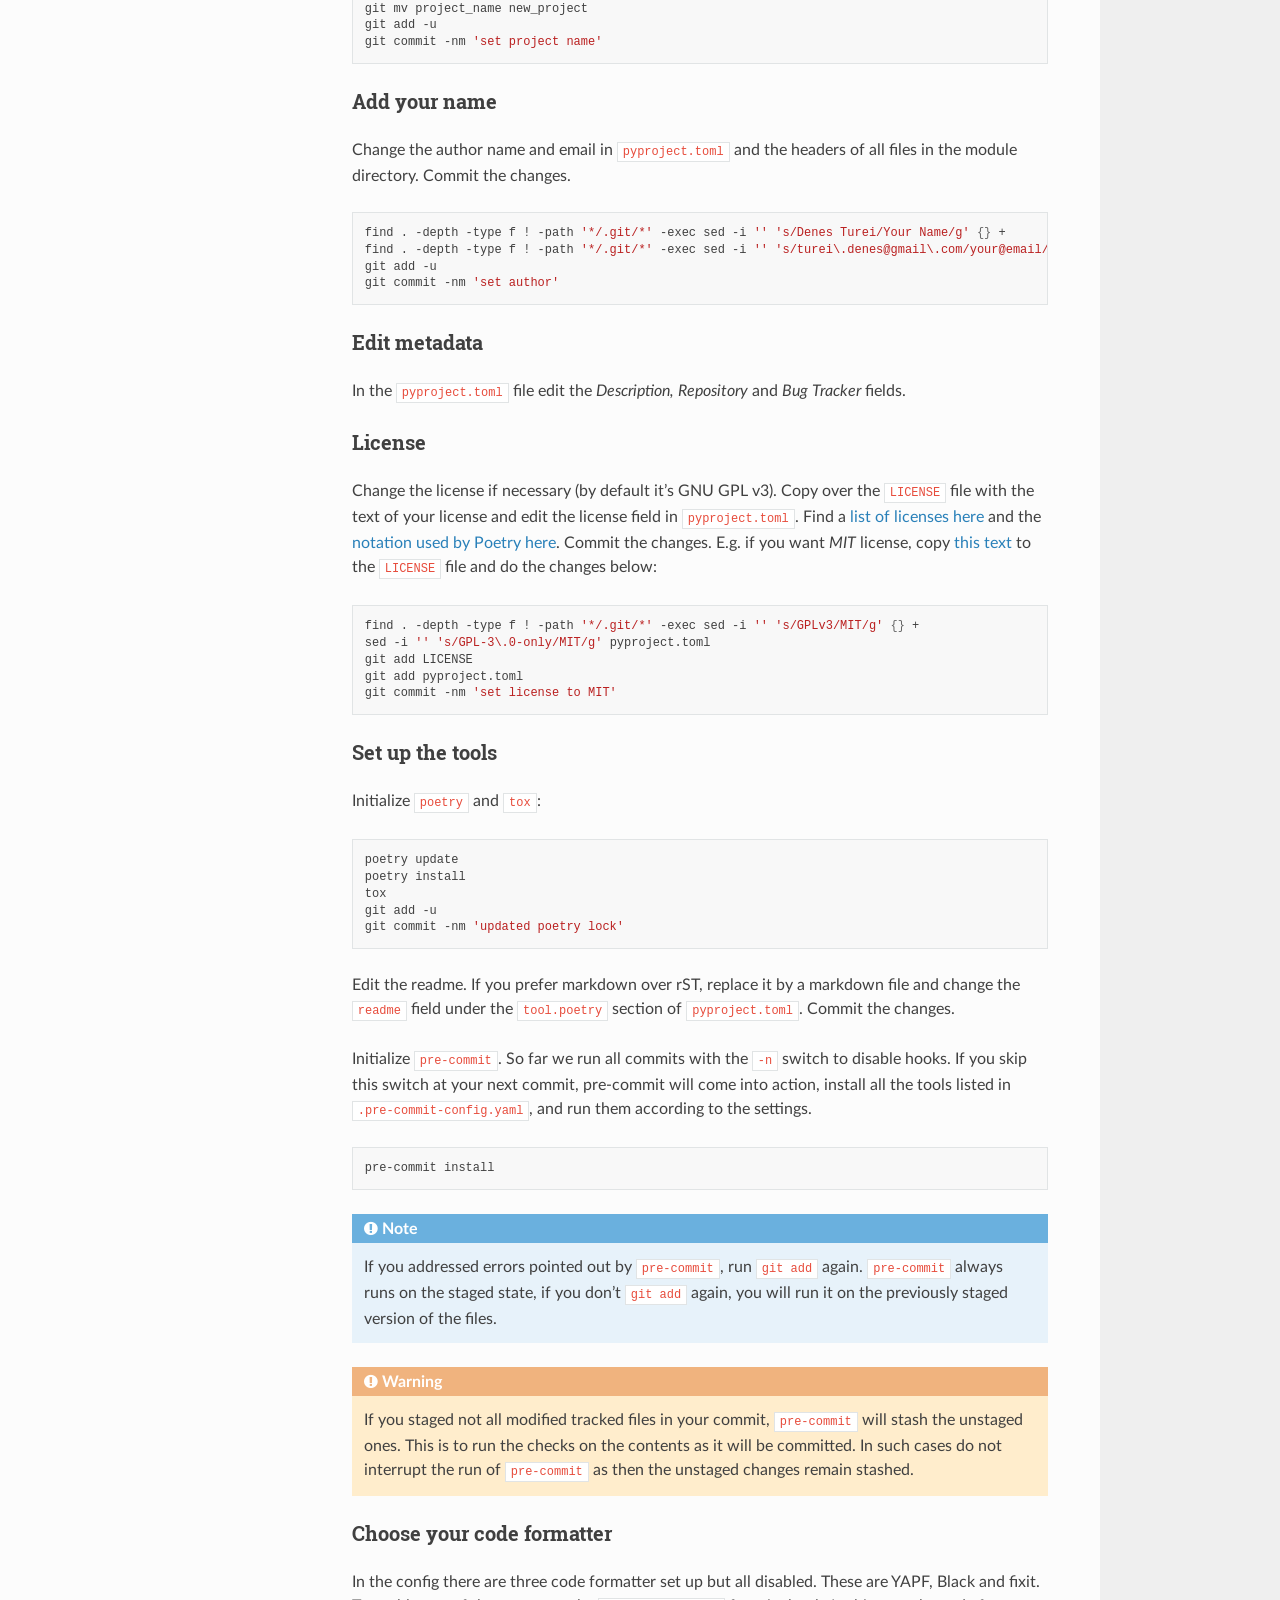
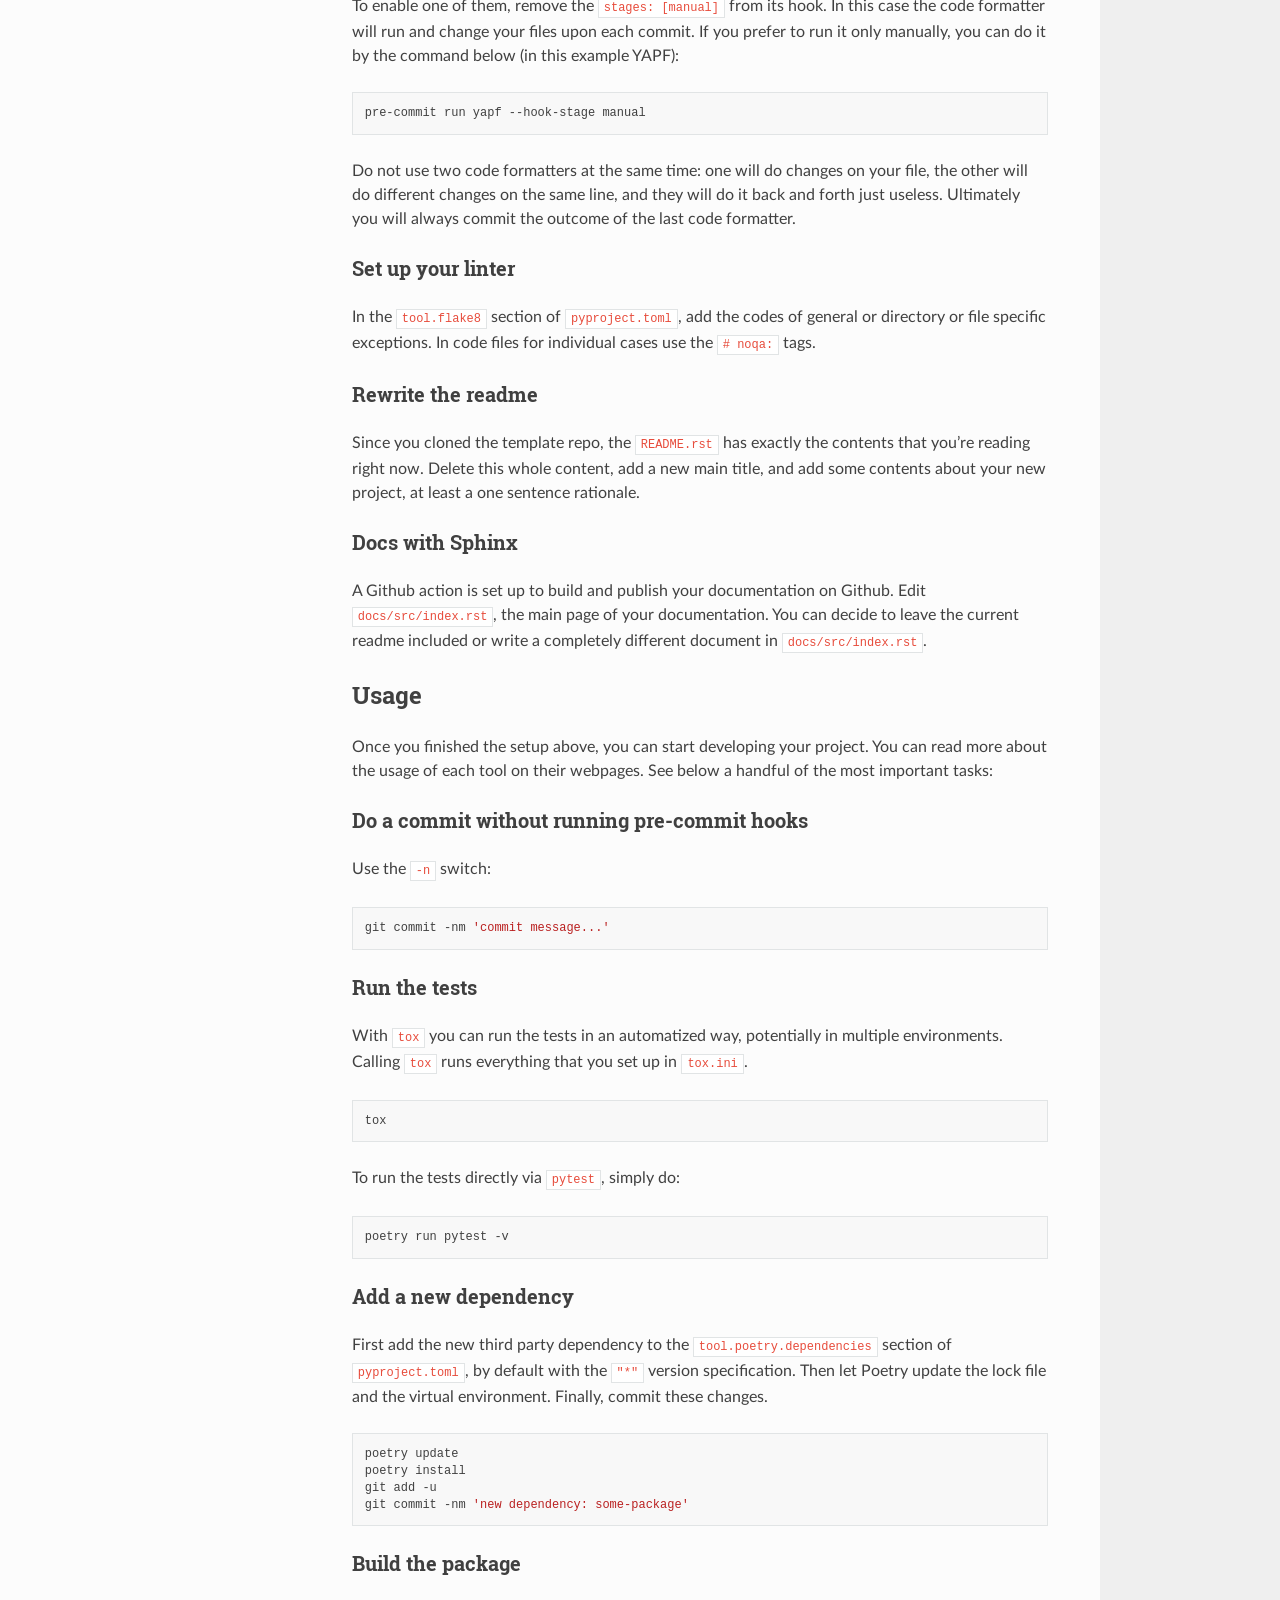
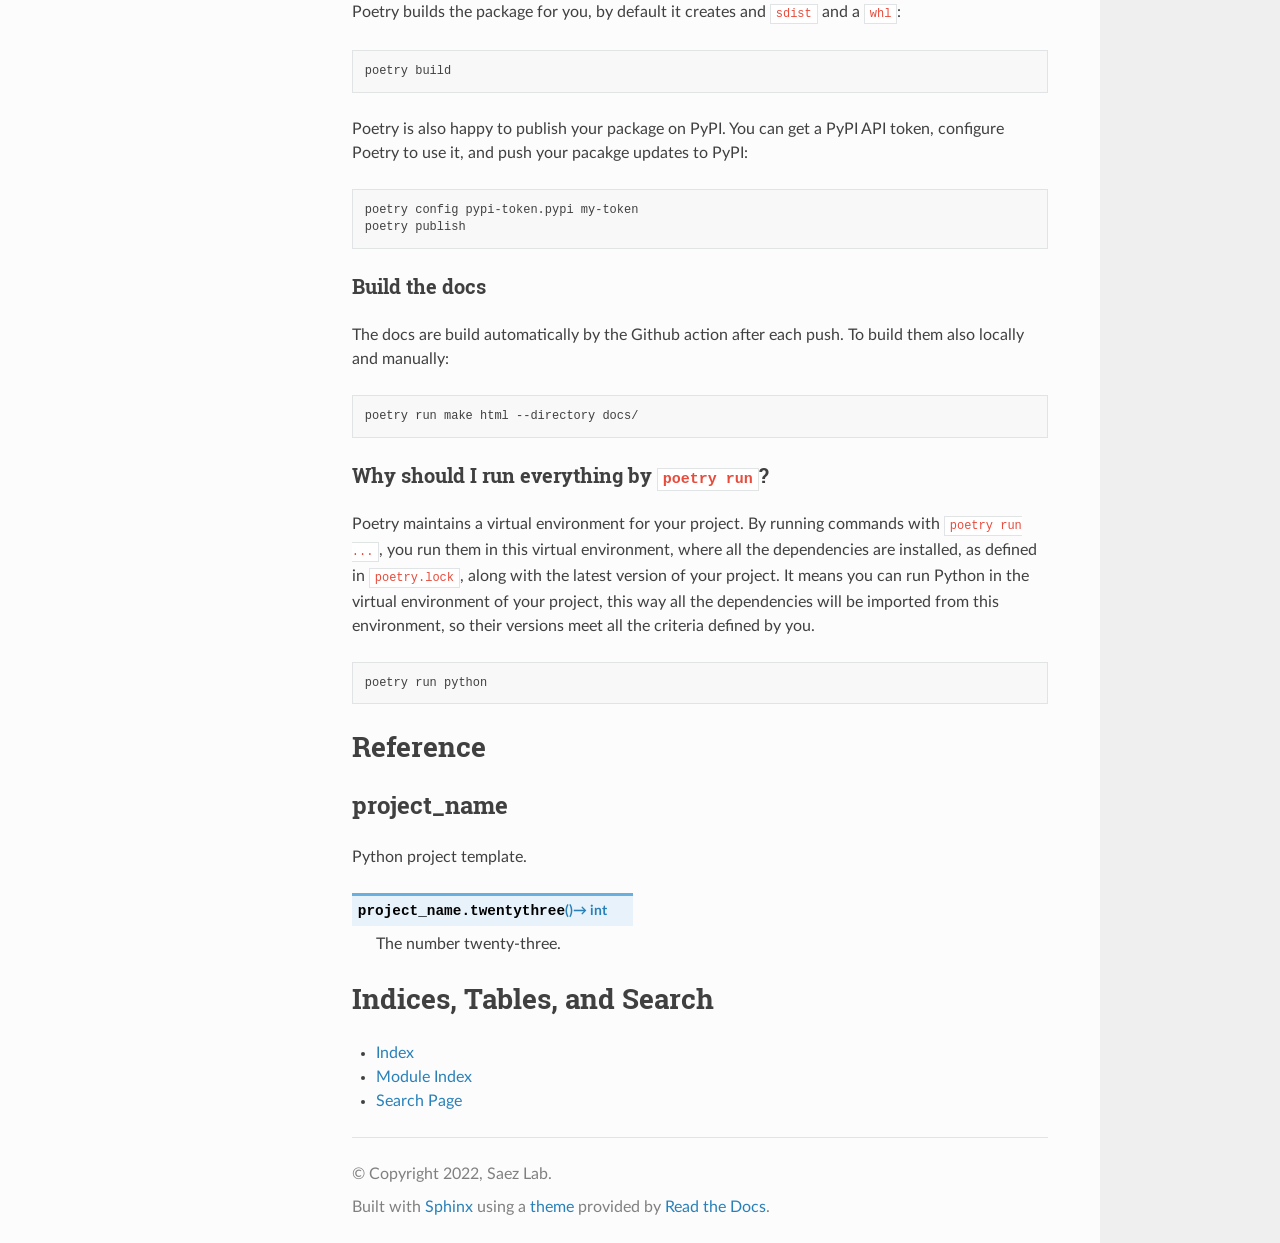
==== commit 44f48c6c: "Update gh-pages to output generated at 03afd85" ====
--- a/index.html
+++ b/index.html
@@ -29,7 +29,7 @@
             <a href="#" class="icon icon-home"> project_name
           </a>
               <div class="version">
-                0.0.1
+                0.0.2
               </div>
 <div role="search">
   <form id="rtd-search-form" class="wy-form" action="search.html" method="get">
@@ -229,6 +229,13 @@
 <code class="docutils literal notranslate"><span class="pre">git</span> <span class="pre">add</span></code> again, you will run it on the previously staged version of
 the files.</p>
 </div>
+<div class="admonition warning">
+<p class="admonition-title">Warning</p>
+<p>If you staged not all modified tracked files in your commit, <code class="docutils literal notranslate"><span class="pre">pre-commit</span></code>
+will stash the unstaged ones. This is to run the checks on the contents
+as it will be committed. In such cases do not interrupt the run of
+<code class="docutils literal notranslate"><span class="pre">pre-commit</span></code> as then the unstaged changes remain stashed.</p>
+</div>
 </section>
 <section id="choose-your-code-formatter">
 <h3>Choose your code formatter<a class="headerlink" href="#choose-your-code-formatter" title="Permalink to this heading"></a></h3>
@@ -331,7 +338,13 @@
 <p>Poetry maintains a virtual environment for your project. By running commands
 with <code class="docutils literal notranslate"><span class="pre">poetry</span> <span class="pre">run</span> <span class="pre">...</span></code>, you run them in this virtual environment, where all
 the dependencies are installed, as defined in <code class="docutils literal notranslate"><span class="pre">poetry.lock</span></code>, along with the
-latest version of your project.</p>
+latest version of your project. It means you can run Python in the virtual
+environment of your project, this way all the dependencies will be imported
+from this environment, so their versions meet all the criteria defined by
+you.</p>
+<div class="highlight-bash notranslate"><div class="highlight"><pre><span></span>poetry run python
+</pre></div>
+</div>
 </section>
 </section>
 </section>
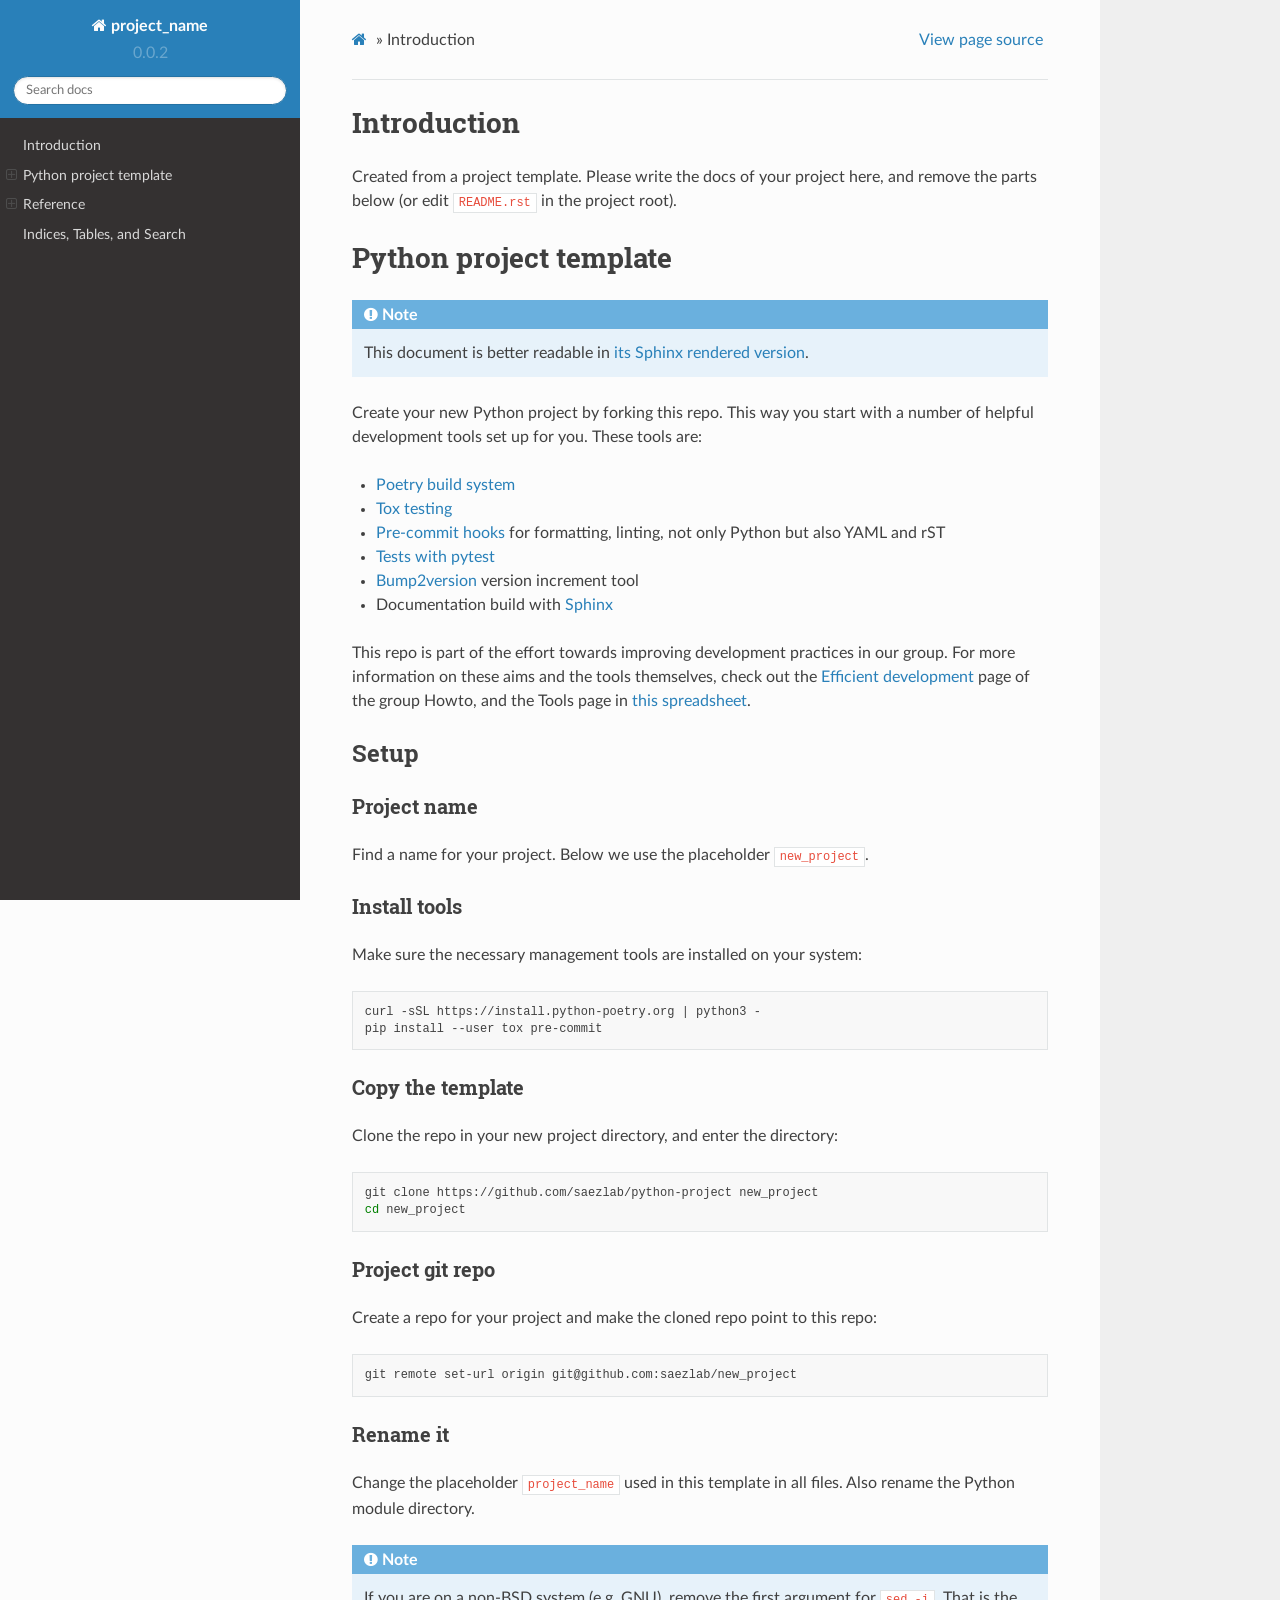
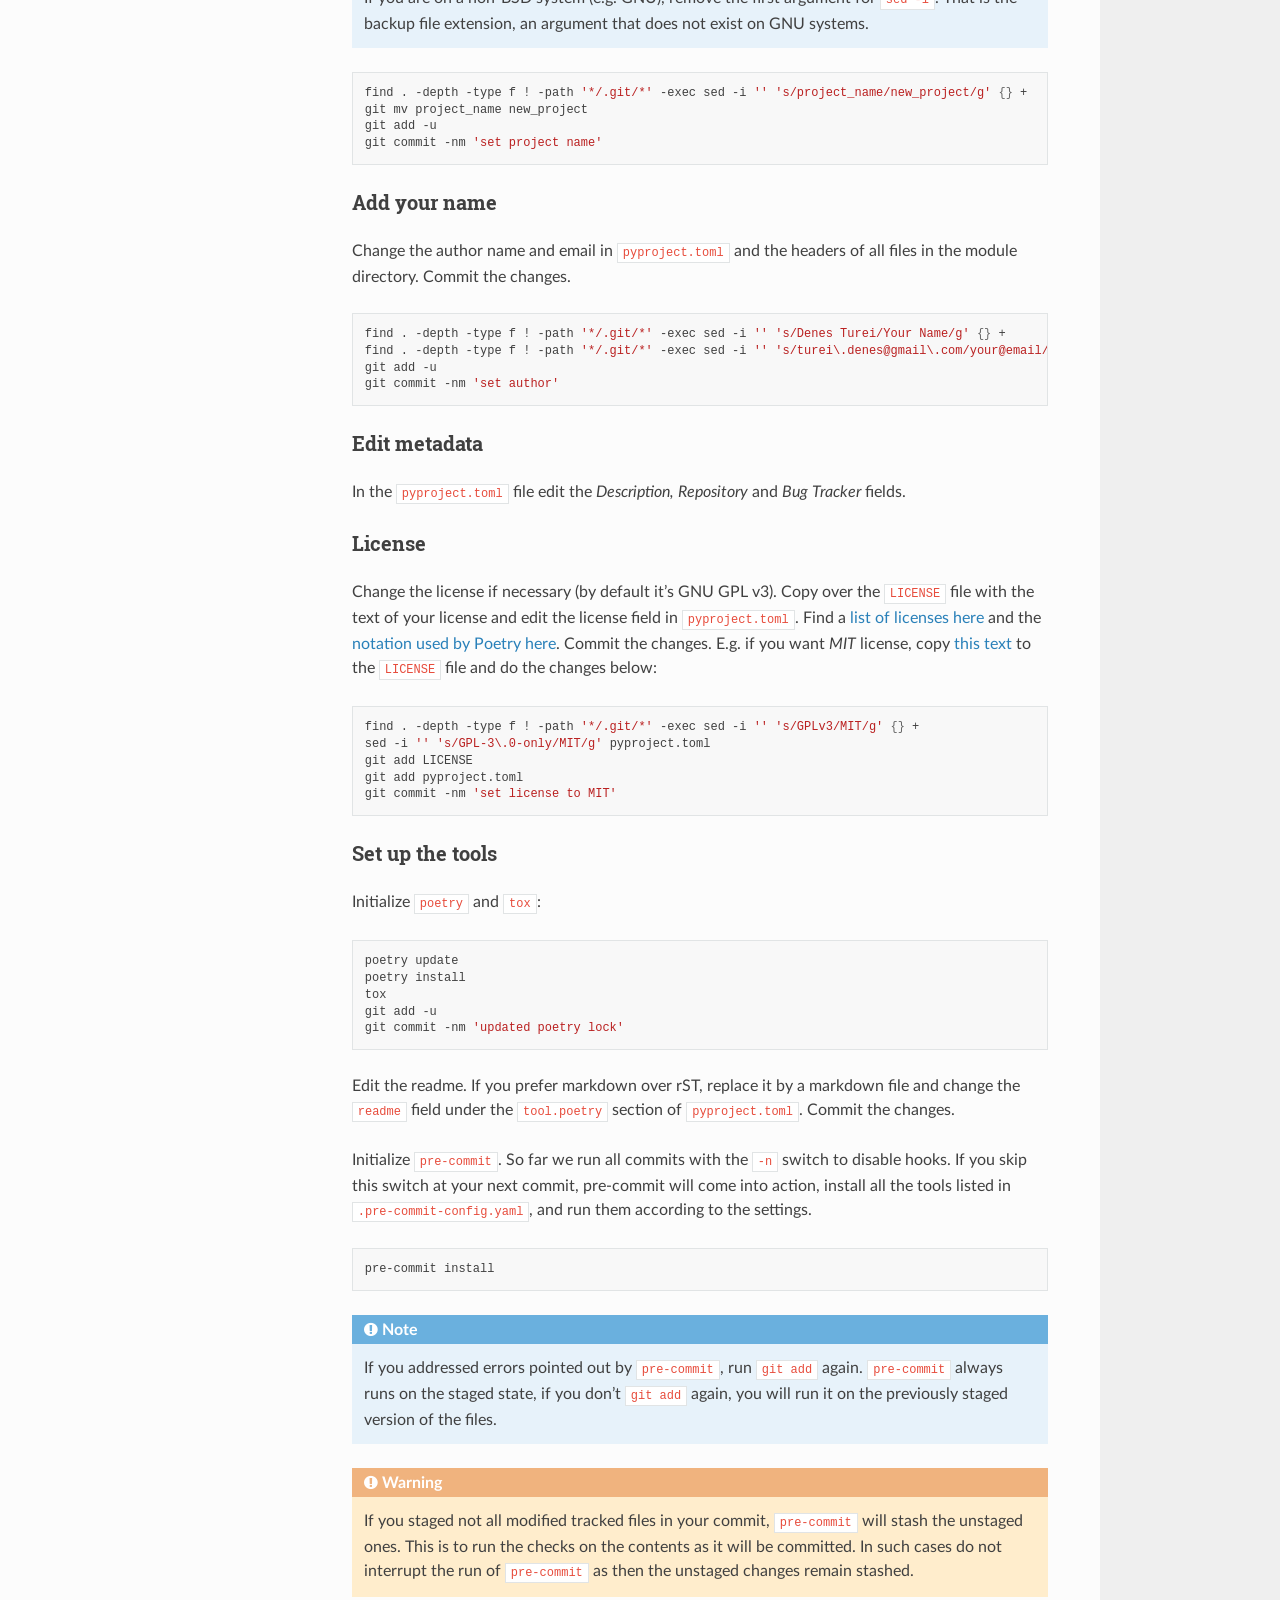
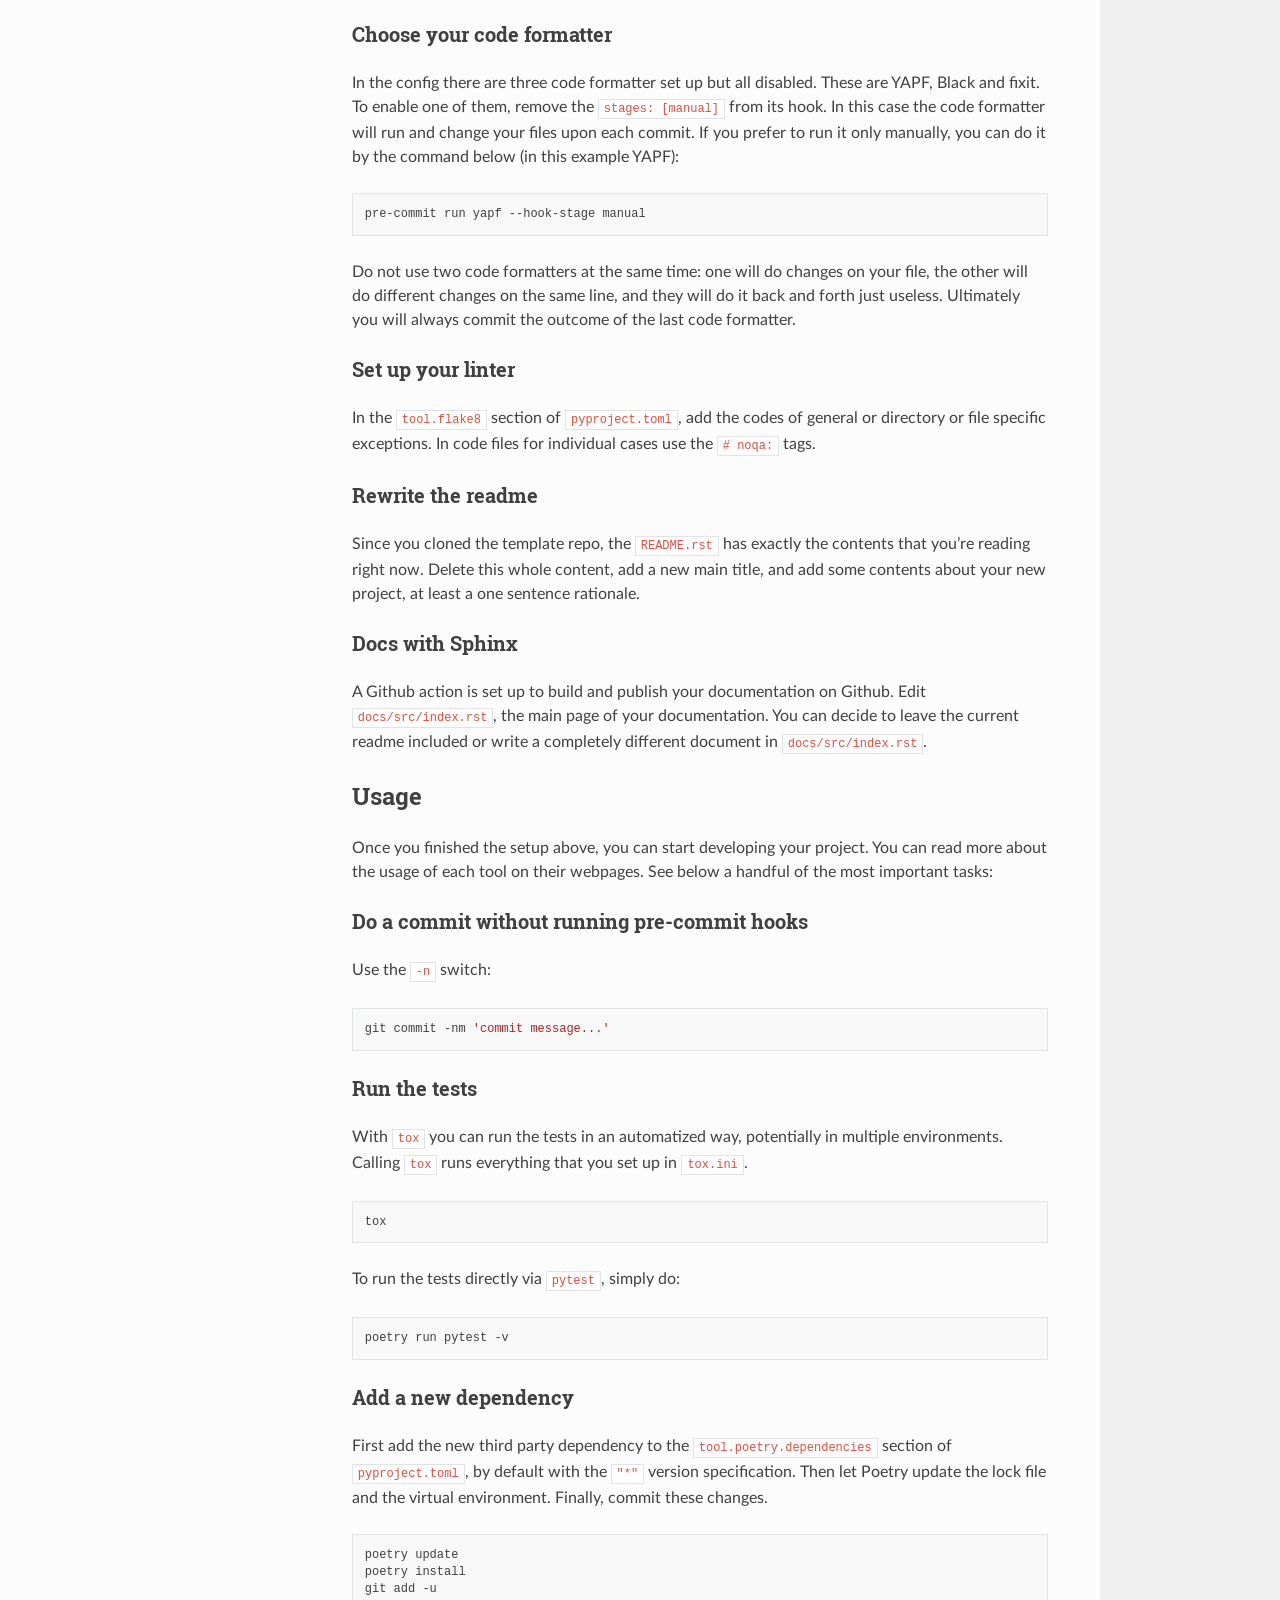
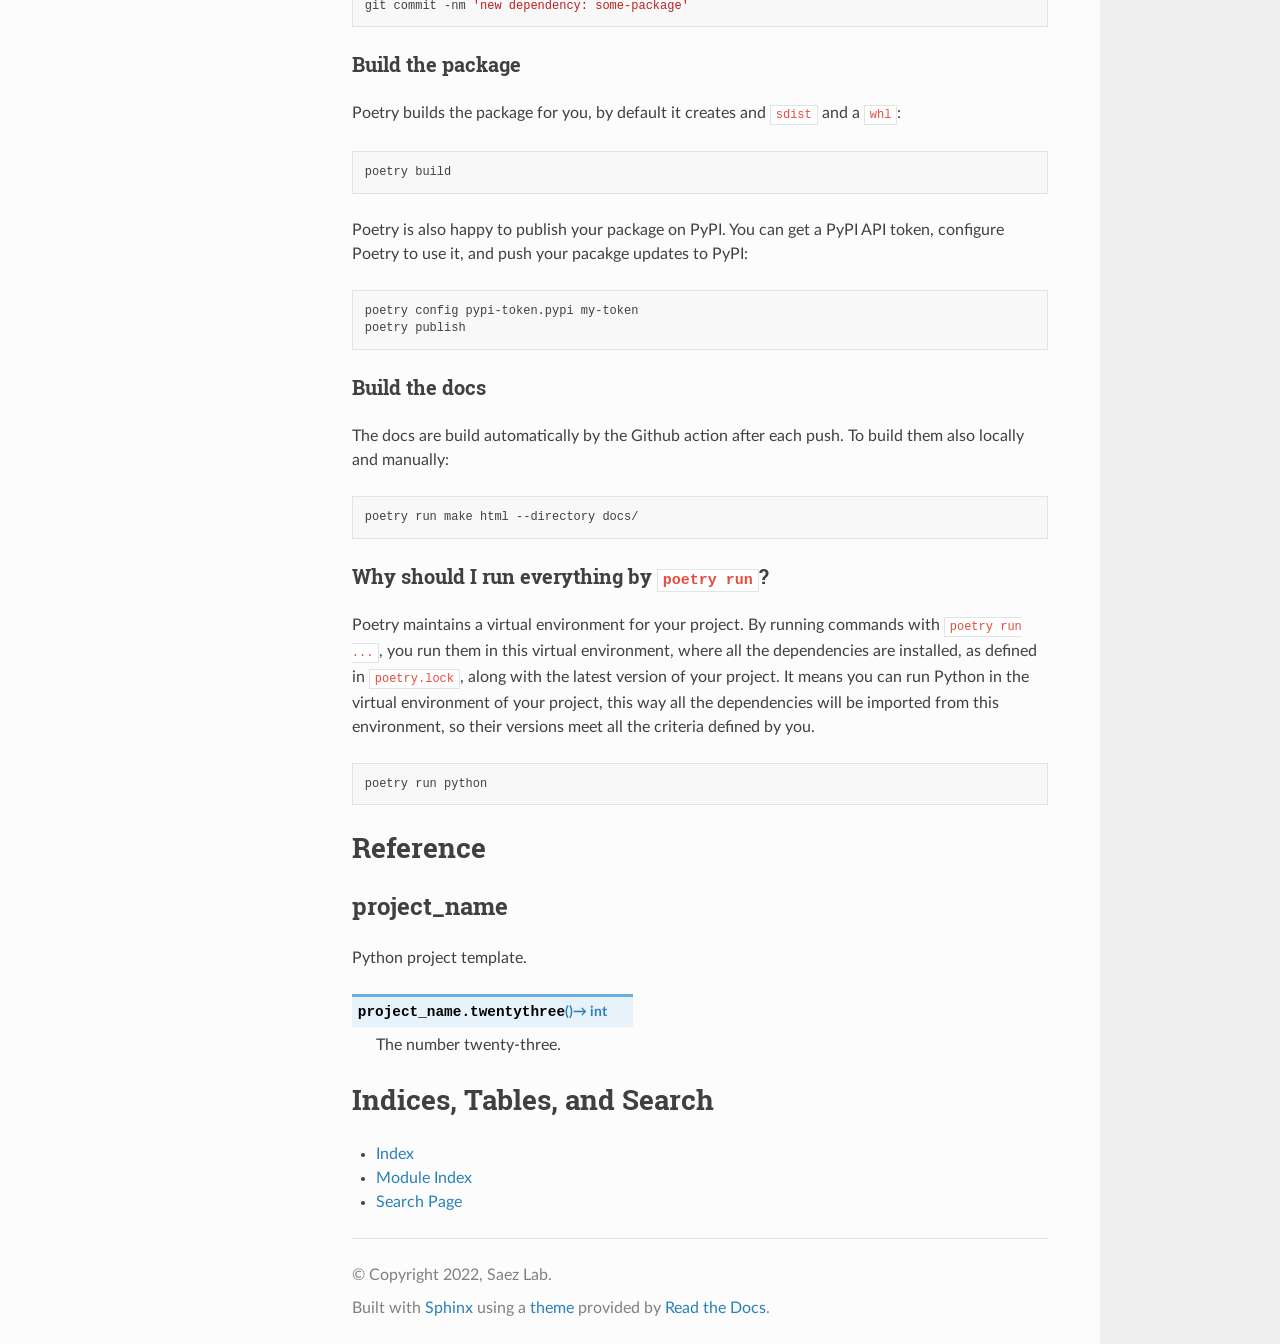
==== commit bc7c869b: "Update gh-pages to output generated at 6e3e1f3" ====
--- a/index.html
+++ b/index.html
@@ -108,6 +108,10 @@
 </section>
 <section id="python-project-template">
 <h1>Python project template<a class="headerlink" href="#python-project-template" title="Permalink to this heading"></a></h1>
+<div class="admonition note">
+<p class="admonition-title">Note</p>
+<p>This document is better readable in <a class="reference external" href="https://saezlab.github.io/python-project/">its Sphinx rendered version</a>.</p>
+</div>
 <p>Create your new Python project by forking this repo. This way you start with
 a number of helpful development tools set up for you. These tools are:</p>
 <ul class="simple">
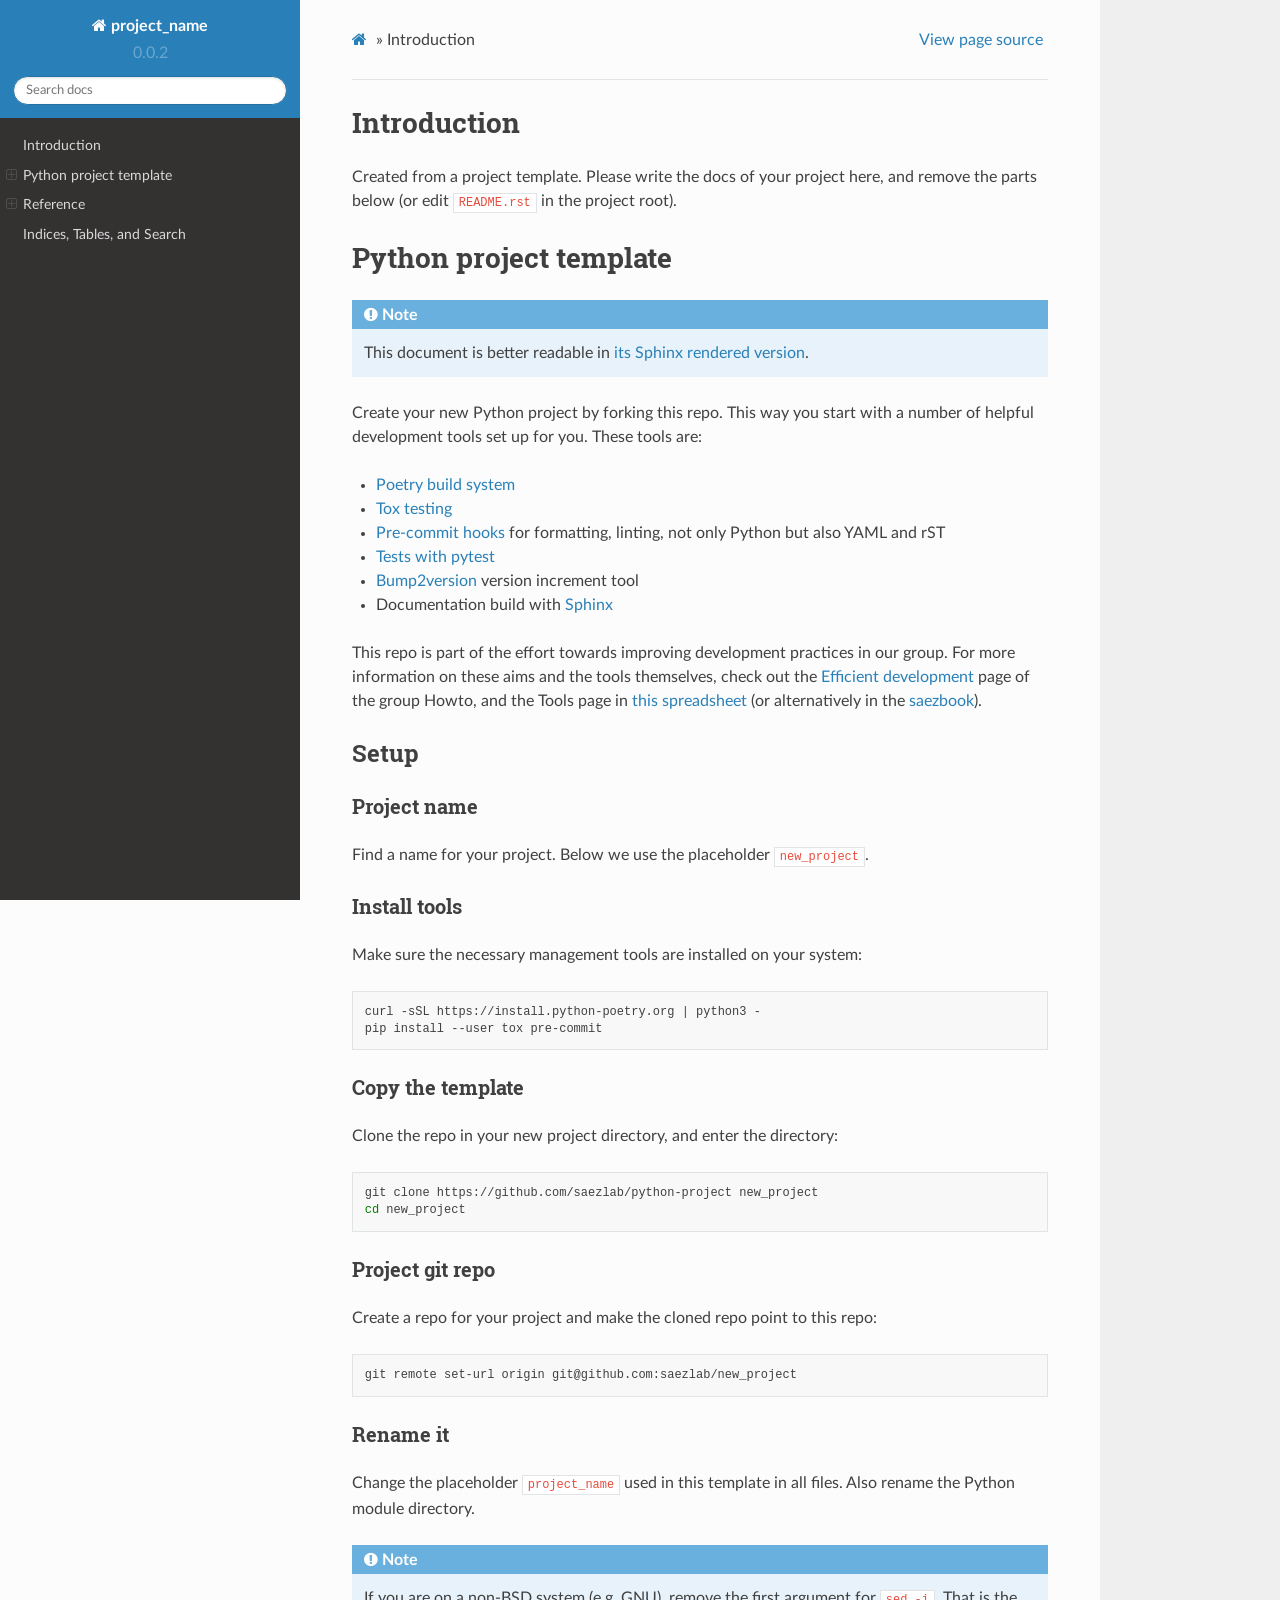
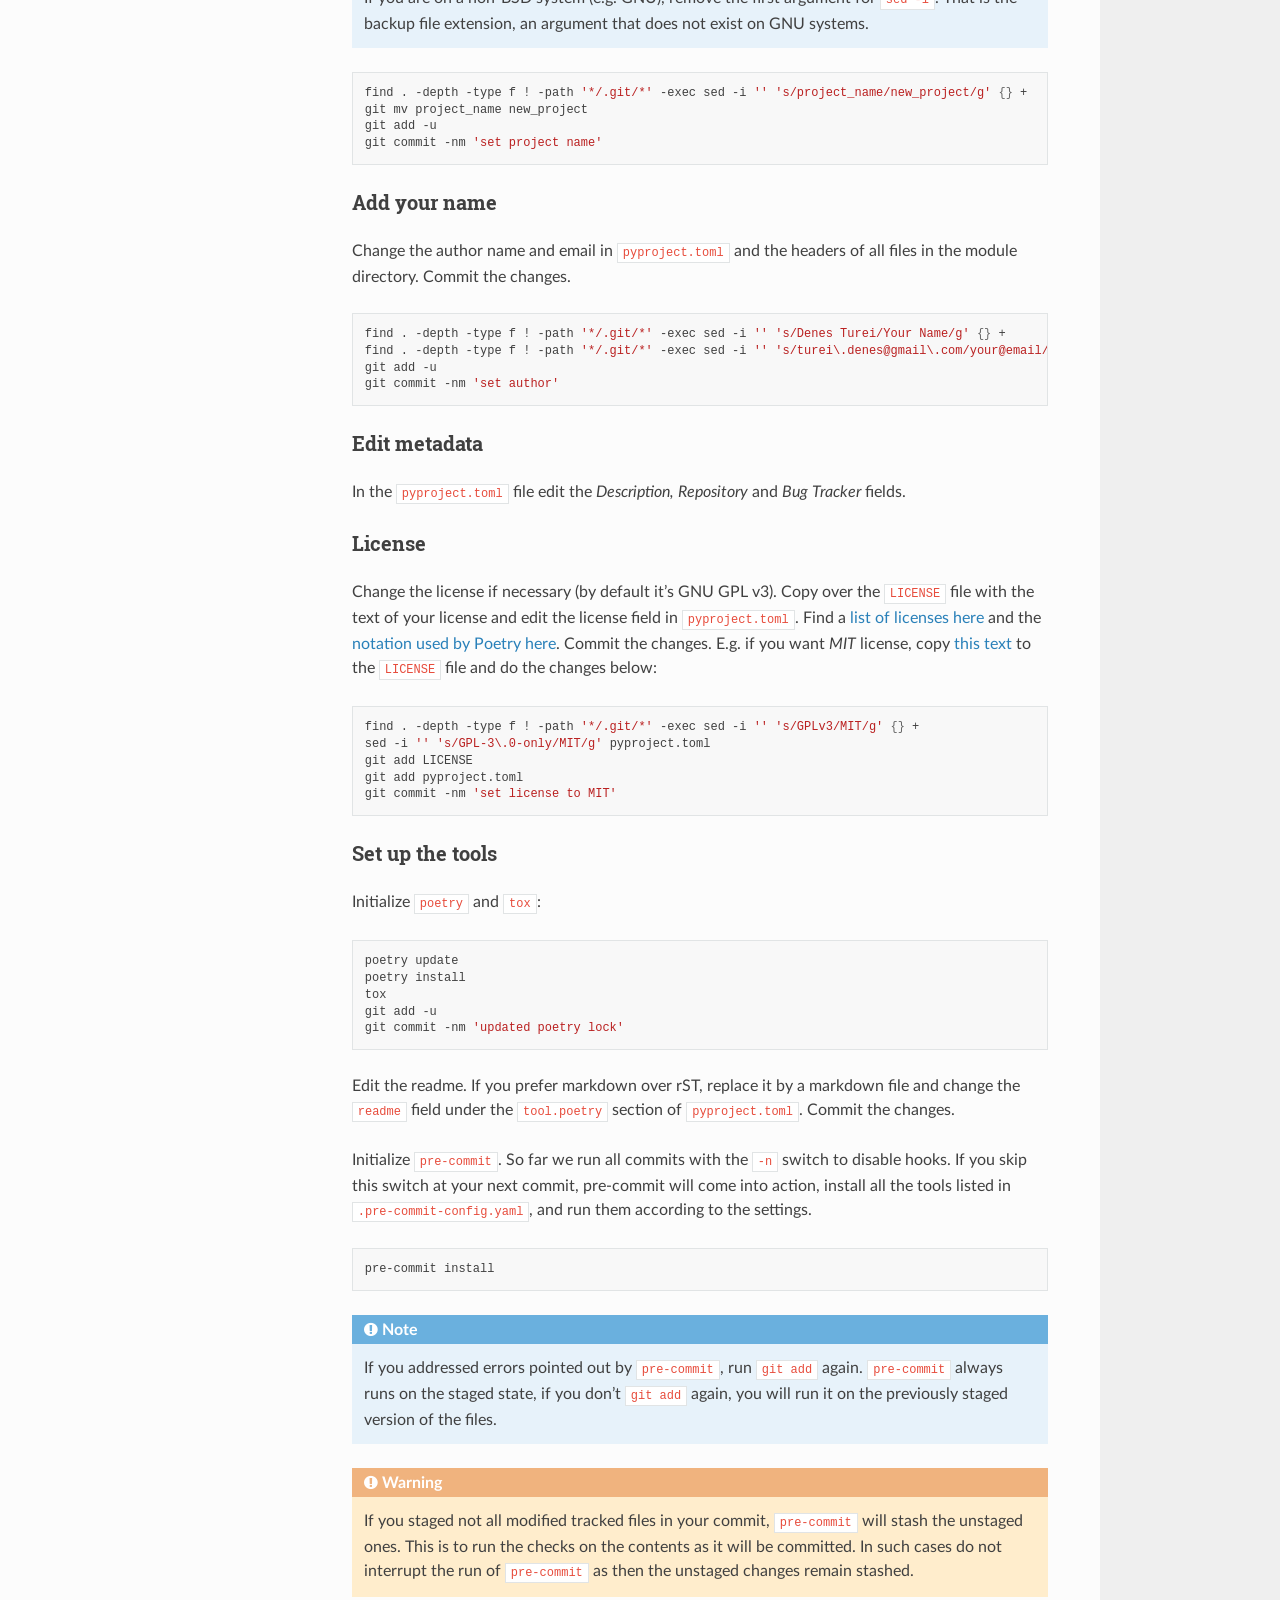
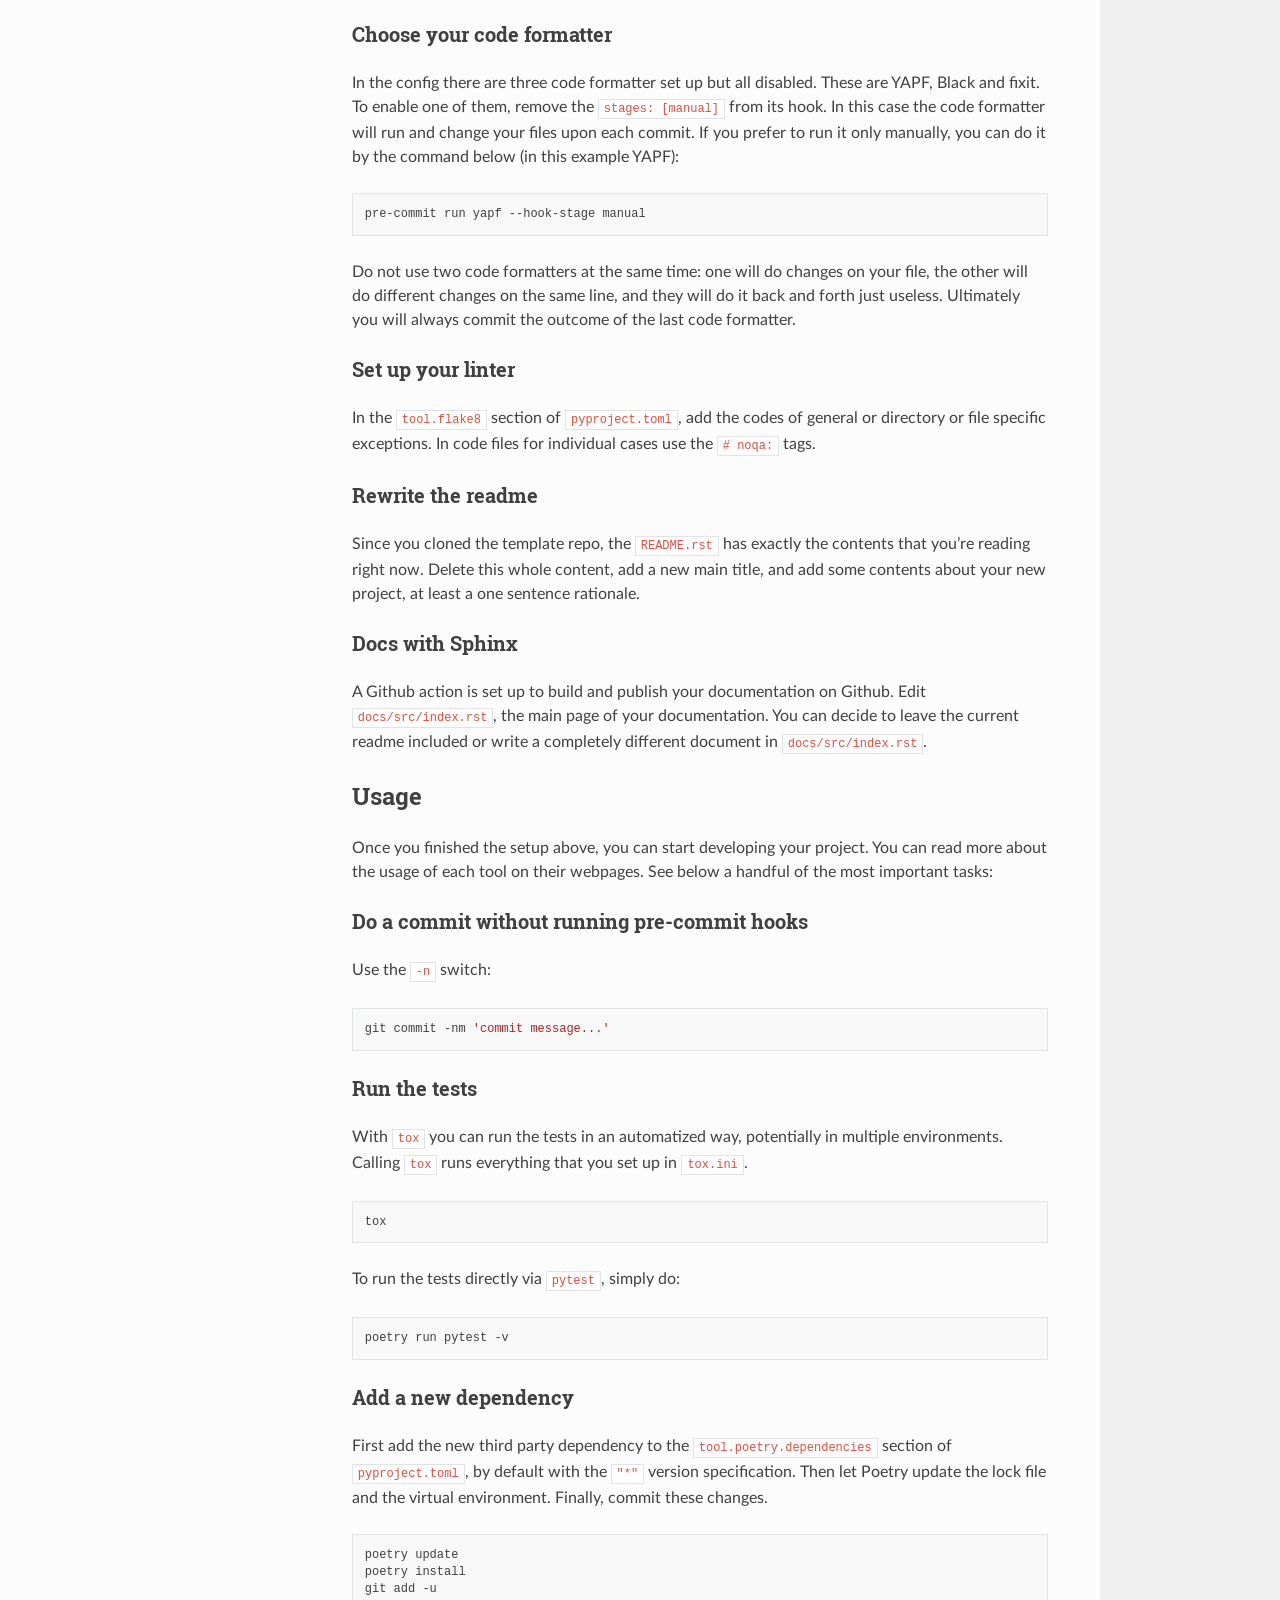
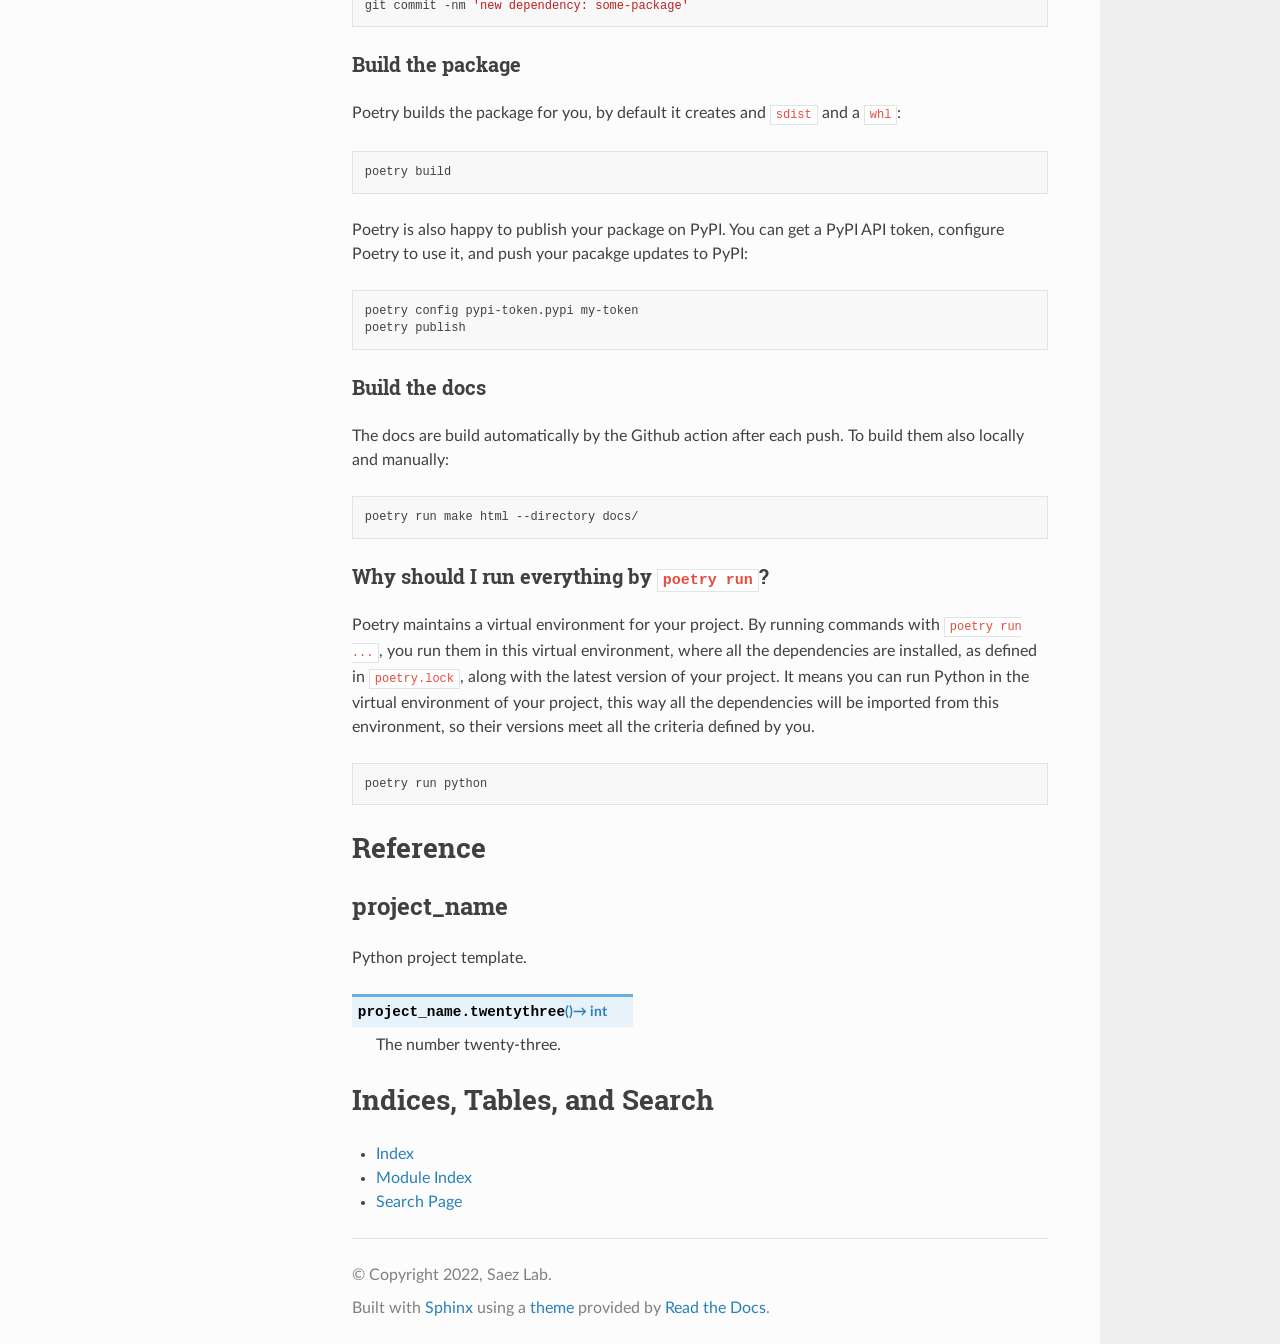
==== commit e16982b3: "Update gh-pages to output generated at b1dda29" ====
--- a/index.html
+++ b/index.html
@@ -127,7 +127,7 @@
 <p>This repo is part of the effort towards improving development practices in
 our group. For more information on these aims and the tools themselves, check
 out the <a class="reference external" href="https://github.com/saezlab/HowTo/blob/master /HowTo_efficient_development.md">Efficient development</a> page of the group Howto, and the Tools
-page in <a class="reference external" href="https://docs.google.com/spreadsheets/d /1by744ceMxt57egyq8Q4SZUfzLRhNG6BtlpoD3ljgp90/edit#gid=0">this spreadsheet</a>.</p>
+page in <a class="reference external" href="https://docs.google.com/spreadsheets/d /1by744ceMxt57egyq8Q4SZUfzLRhNG6BtlpoD3ljgp90/edit#gid=0">this spreadsheet</a> (or alternatively in the <a class="reference external" href="https://saezbook.omnipathdb.org/Help/HowTo/efficient_development.html">saezbook</a>).</p>
 <section id="setup">
 <h2>Setup<a class="headerlink" href="#setup" title="Permalink to this heading"></a></h2>
 <section id="project-name">
